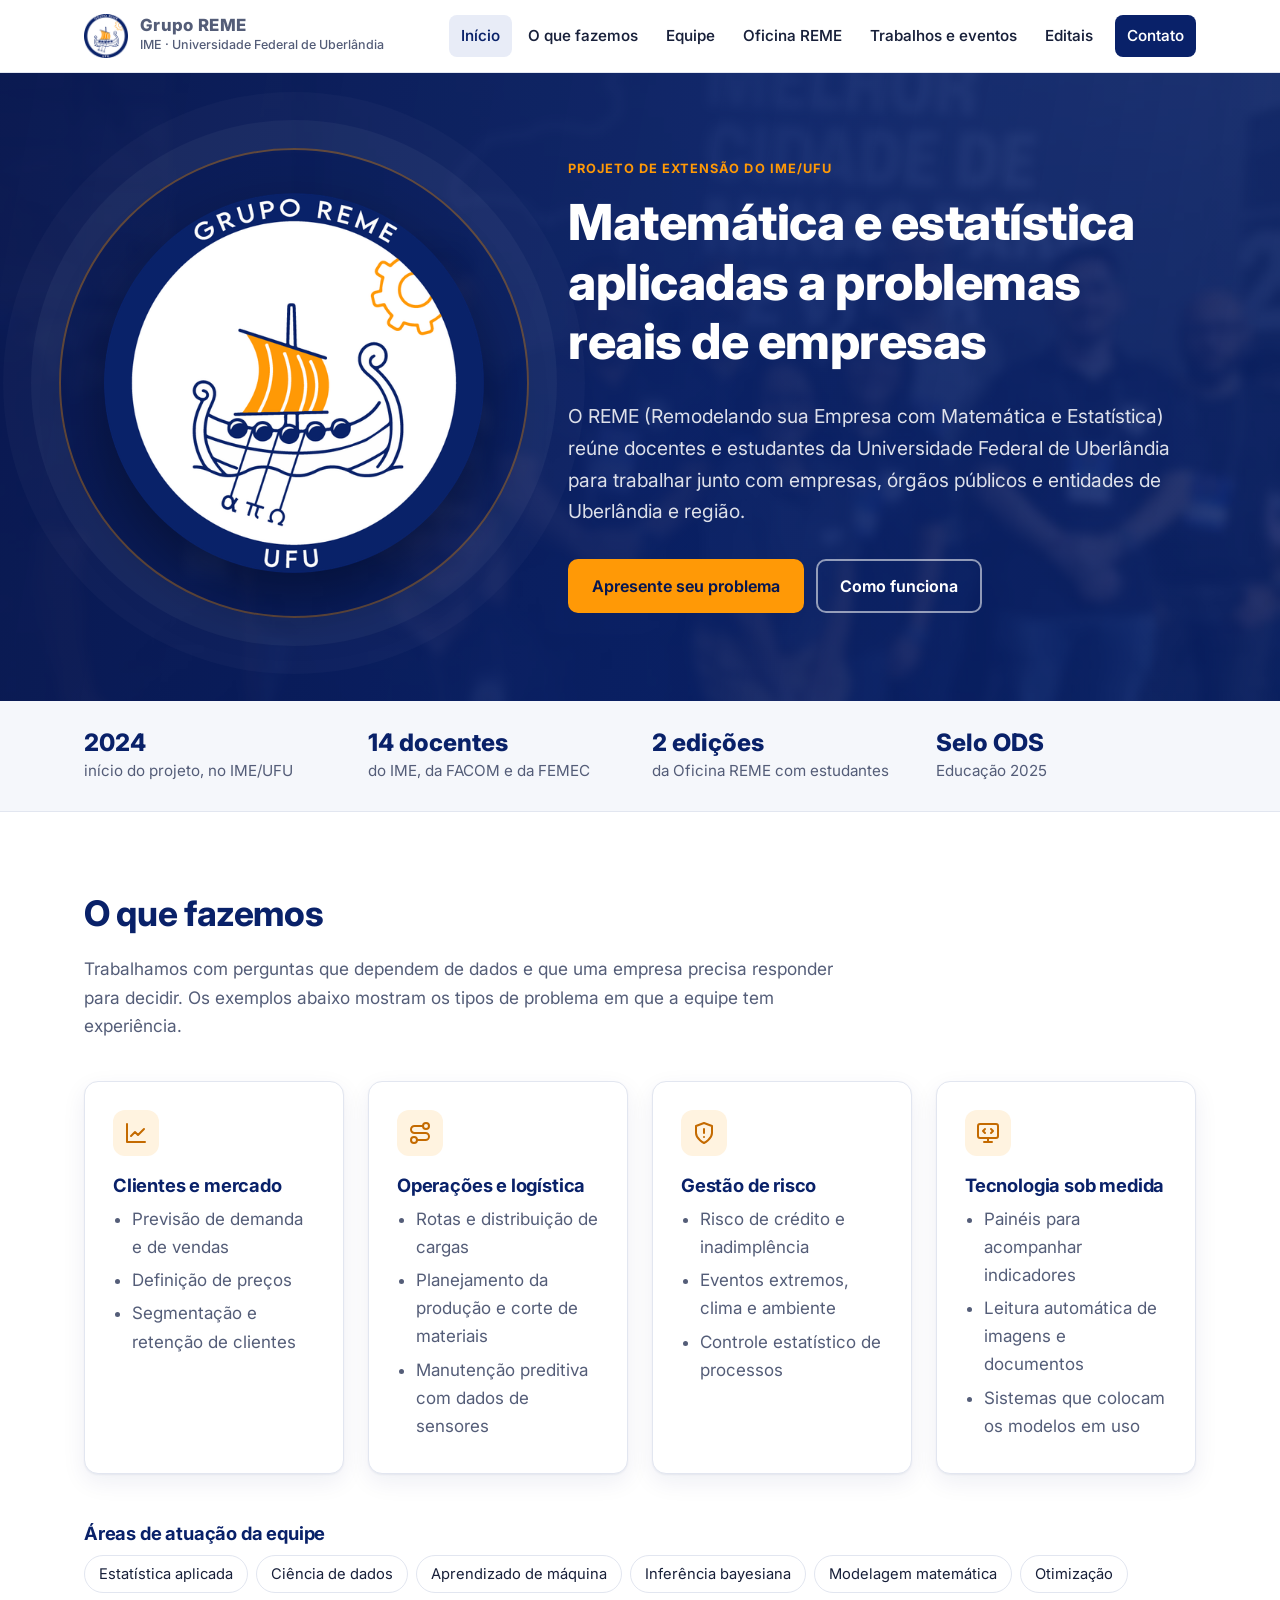
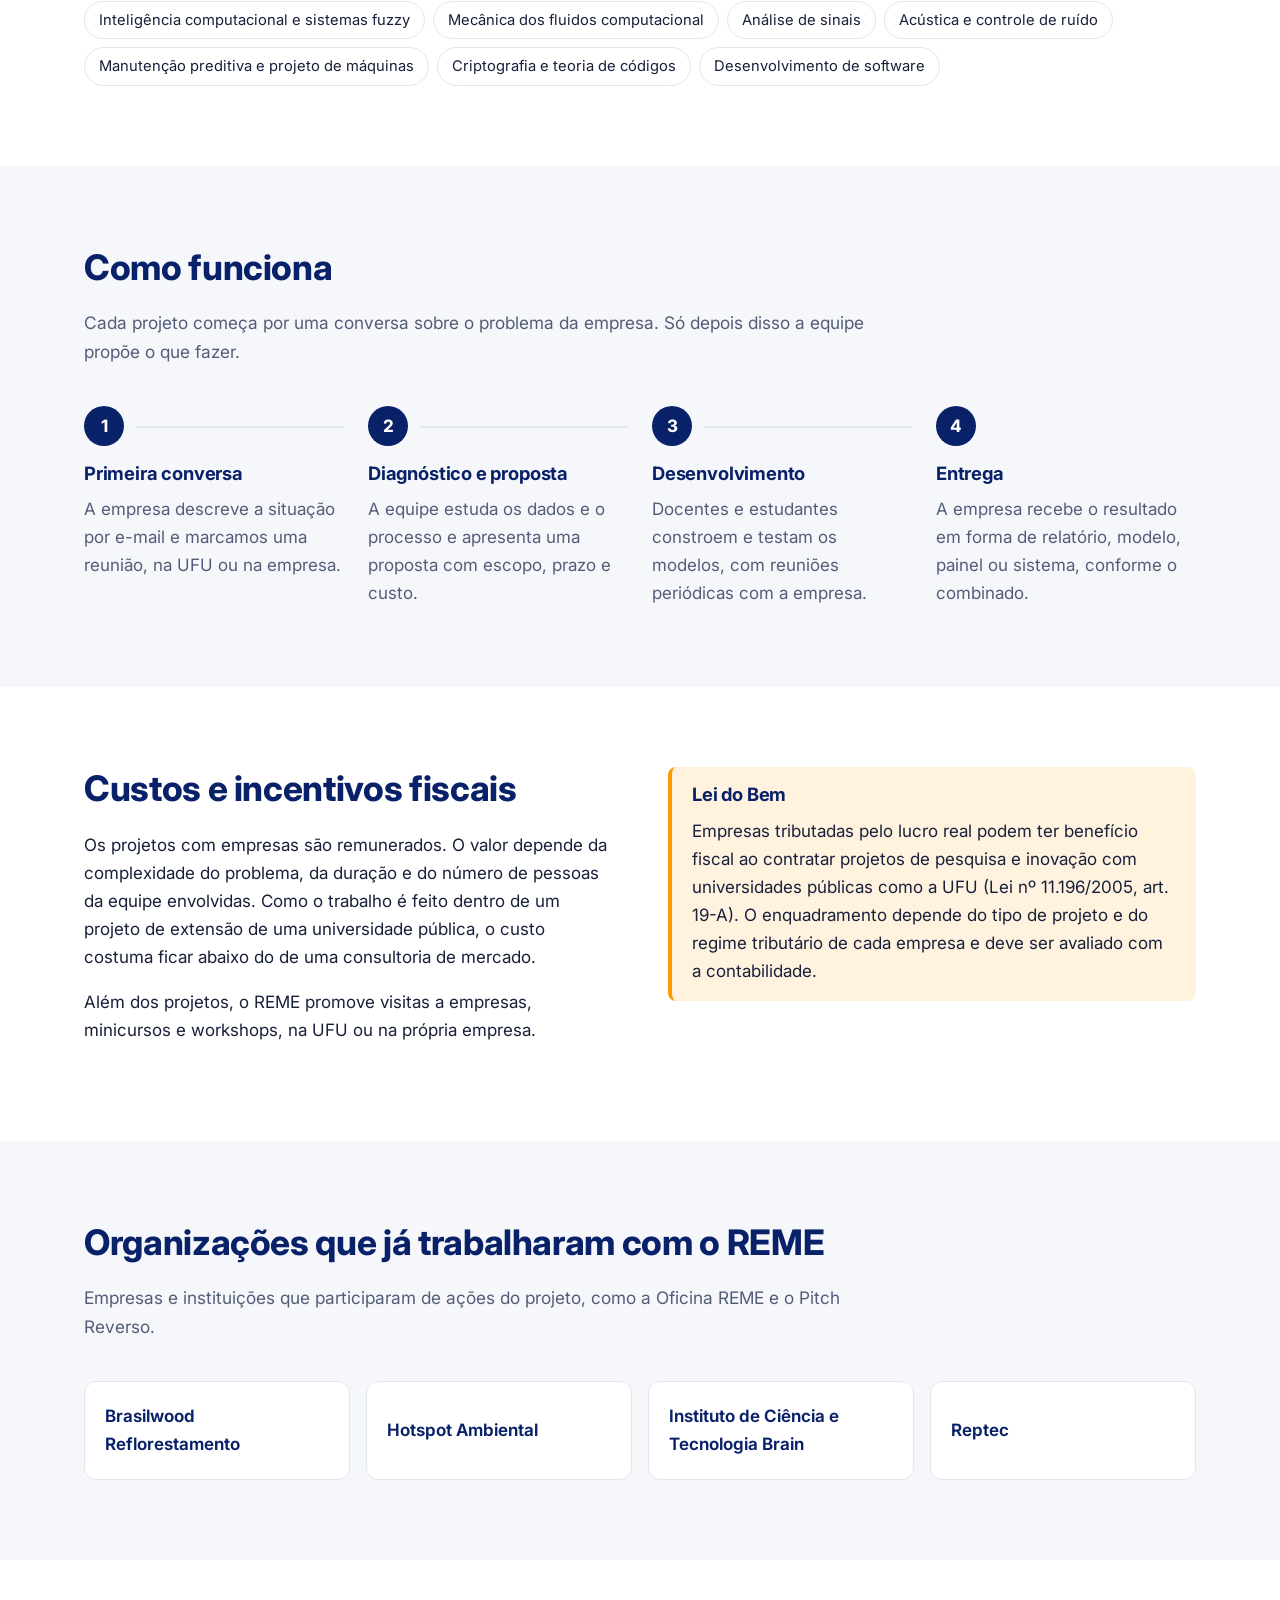
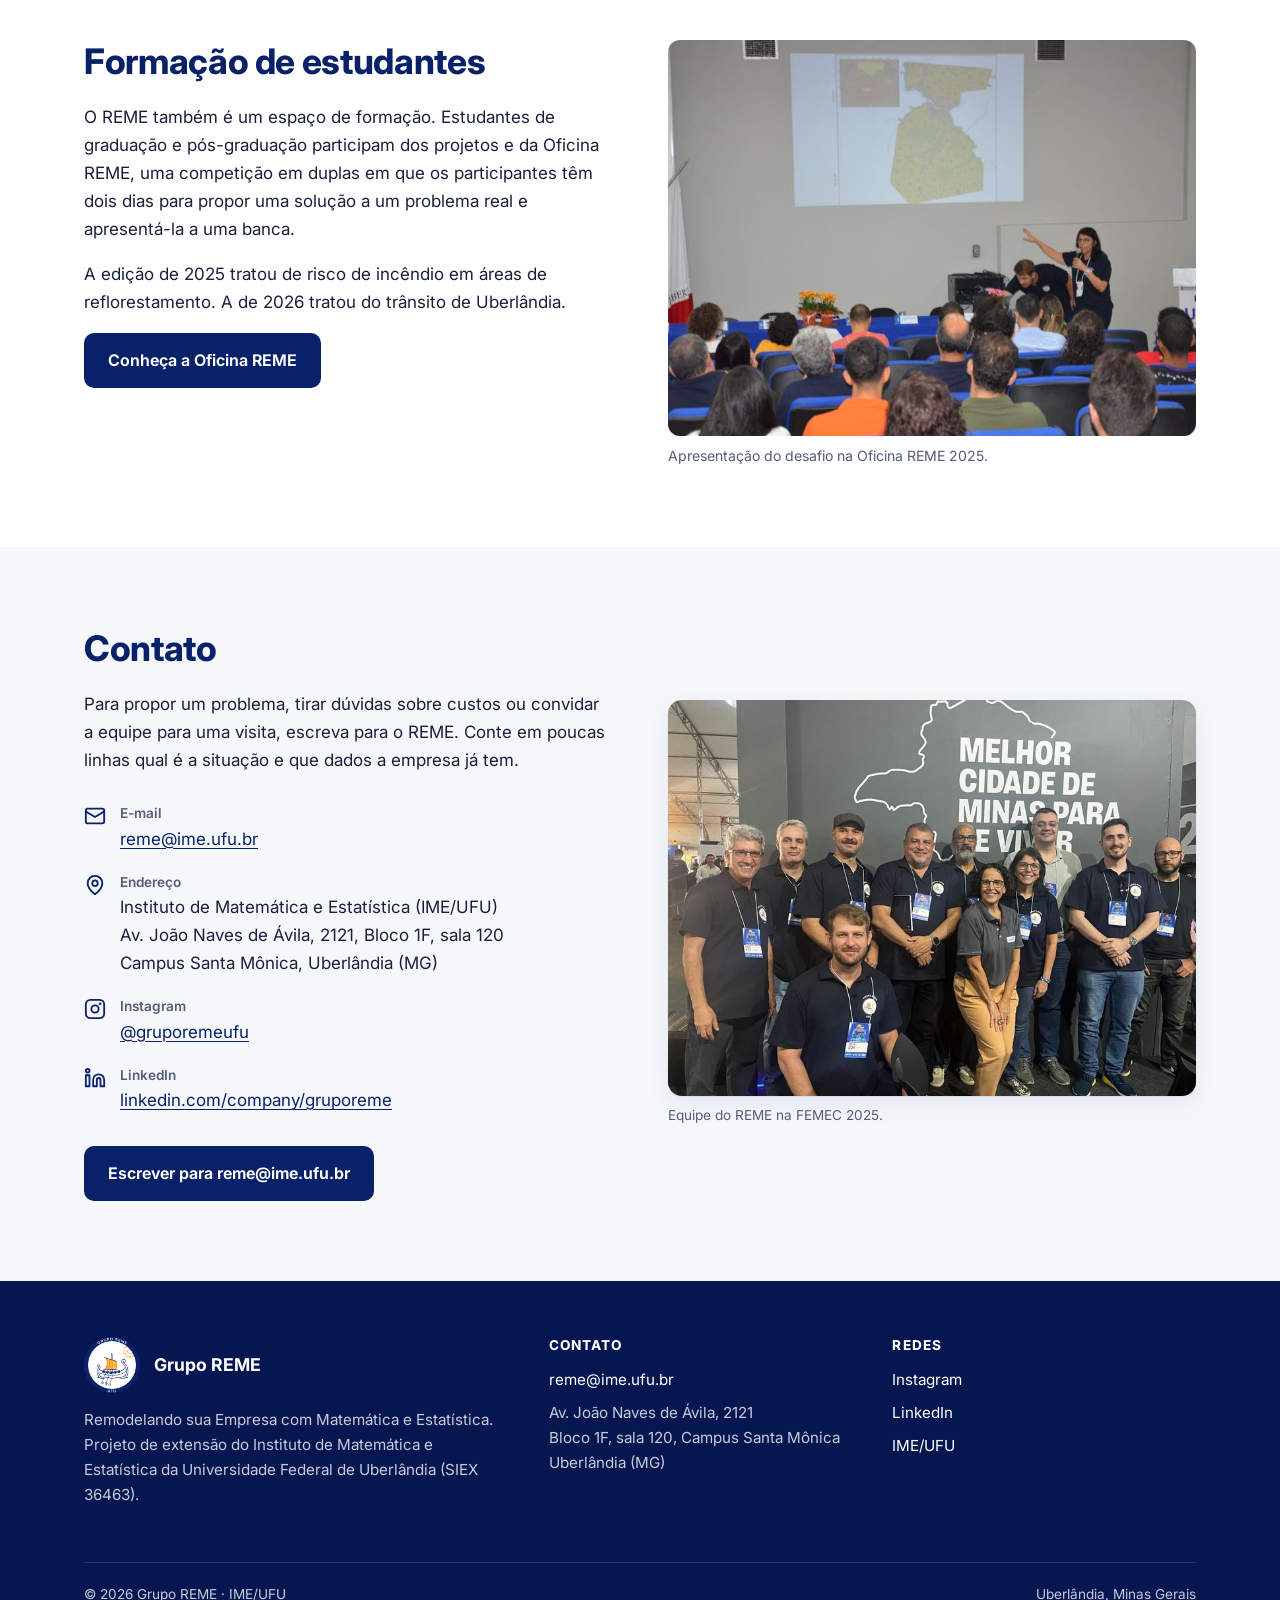
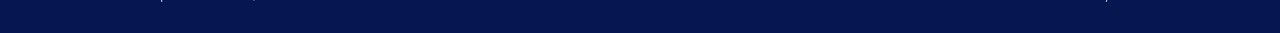
==== index.html @ 3a519b06 "Atualiza o registro do REME no SIEX para 36463 (2026) Co-Authored-By: Claude Opus 5.5 <noreply@anthr" ====
<!doctype html>
<html lang="pt-BR">
<head>
<meta charset="utf-8">
<meta name="viewport" content="width=device-width, initial-scale=1">

<title>Grupo REME · IME/UFU</title>
<meta name="description" content="Projeto de extensão do IME/UFU que aplica matemática e estatística a problemas de empresas, órgãos públicos e entidades de Uberlândia e região.">
<link rel="canonical" href="https://remeufu.github.io/">
<meta property="og:type" content="website">
<meta property="og:locale" content="pt_BR">
<meta property="og:site_name" content="Grupo REME">
<meta property="og:title" content="Grupo REME · IME/UFU">
<meta property="og:description" content="Projeto de extensão do IME/UFU que aplica matemática e estatística a problemas de empresas, órgãos públicos e entidades de Uberlândia e região.">
<meta property="og:url" content="https://remeufu.github.io/">
<meta property="og:image" content="https://remeufu.github.io/assets/img/og-image.jpg">
<meta property="og:image:width" content="1200">
<meta property="og:image:height" content="630">
<meta property="og:image:alt" content="Equipe do Grupo REME em um evento de inovação em Uberlândia">
<meta name="twitter:card" content="summary_large_image">
<meta name="theme-color" content="#092169">
<link rel="icon" href="favicon.ico" sizes="48x48">
<link rel="icon" type="image/png" href="assets/img/favicon-64.png">
<link rel="apple-touch-icon" href="assets/img/apple-touch-icon.png">
<link rel="preconnect" href="https://fonts.googleapis.com">
<link rel="preconnect" href="https://fonts.gstatic.com" crossorigin>
<link href="https://fonts.googleapis.com/css2?family=Inter:wght@400..800&display=swap" rel="stylesheet">
<link rel="stylesheet" href="assets/css/site.css">
<script type="application/ld+json">
{
  "@context": "https://schema.org",
  "@type": "Organization",
  "name": "Grupo REME",
  "alternateName": "Remodelando sua Empresa com Matemática e Estatística",
  "description": "Projeto de extensão do Instituto de Matemática e Estatística da Universidade Federal de Uberlândia que aplica matemática e estatística a problemas de empresas e instituições.",
  "url": "https://remeufu.github.io/",
  "logo": "https://remeufu.github.io/assets/img/logo-reme.png",
  "email": "reme@ime.ufu.br",
  "foundingDate": "2024",
  "address": {
    "@type": "PostalAddress",
    "streetAddress": "Av. João Naves de Ávila, 2121, Bloco 1F, sala 120",
    "addressLocality": "Uberlândia",
    "addressRegion": "MG",
    "postalCode": "38400-902",
    "addressCountry": "BR"
  },
  "parentOrganization": {
    "@type": "CollegeOrUniversity",
    "name": "Universidade Federal de Uberlândia",
    "url": "https://ufu.br"
  },
  "sameAs": [
    "https://www.instagram.com/gruporemeufu",
    "https://www.linkedin.com/company/gruporeme"
  ]
}
</script>
</head>
<body>
<a class="skip-link" href="#conteudo">Pular para o conteúdo</a>
<header class="site-header">
  <div class="container">
    <a class="brand" href="index.html">
      <img src="assets/img/logo-reme-96.png" alt="" width="96" height="96">
      <span><strong>Grupo REME</strong><span>IME · Universidade Federal de Uberlândia</span></span>
    </a>
    <button class="nav-toggle" type="button" aria-expanded="false" aria-controls="nav" aria-label="Abrir menu">
      <svg viewBox="0 0 24 24" fill="none" stroke="currentColor" stroke-width="2" stroke-linecap="round" aria-hidden="true"><path d="M4 6h16M4 12h16M4 18h16"/></svg>
    </button>
    <nav class="nav" id="nav" aria-label="Principal">
      <ul>
        <li><a href="index.html" aria-current="page">Início</a></li>
        <li><a href="index.html#servicos">O que fazemos</a></li>
        <li><a href="quemsomos.html">Equipe</a></li>
        <li><a href="oficinas.html">Oficina REME</a></li>
        <li><a href="projetos.html">Trabalhos e eventos</a></li>
        <li><a href="editais.html">Editais</a></li>
        <li><a class="nav-cta" href="index.html#contato">Contato</a></li>
      </ul>
    </nav>
  </div>
</header>
<main id="conteudo">
<section class="hero">
  <div class="container">
    <div class="hero-logo">
      <img src="assets/img/logo-reme.png" srcset="assets/img/logo-reme.png 512w, assets/img/logo-reme-729.png 729w" sizes="(max-width: 860px) 200px, 380px" alt="Logomarca do Grupo REME: um barco viking com velas laranja e as letras alfa, pi e ômega nos remos" width="511" height="512" fetchpriority="high">
    </div>
    <div>
      <span class="eyebrow">Projeto de extensão do IME/UFU</span>
      <h1>Matemática e estatística aplicadas a problemas reais de empresas</h1>
      <p class="lead">O REME (Remodelando sua Empresa com Matemática e Estatística) reúne docentes e estudantes da Universidade Federal de Uberlândia para trabalhar junto com empresas, órgãos públicos e entidades de Uberlândia e região.</p>
      <div class="btn-row">
        <a class="btn btn-primary" href="#contato">Apresente seu problema</a>
        <a class="btn btn-ghost" href="#como-funciona">Como funciona</a>
      </div>
    </div>
  </div>
</section>

<section class="facts" aria-label="O REME em números">
  <div class="container">
    <ul>
      <li><strong>2024</strong><span>início do projeto, no IME/UFU</span></li>
      <li><strong>14 docentes</strong><span>do IME, da FACOM e da FEMEC</span></li>
      <li><strong>2 edições</strong><span>da Oficina REME com estudantes</span></li>
      <li><strong>Selo ODS</strong><span>Educação 2025</span></li>
    </ul>
  </div>
</section>

<section class="section" id="servicos">
  <div class="container">
    <div class="section-head">
      <h2>O que fazemos</h2>
      <p>Trabalhamos com perguntas que dependem de dados e que uma empresa precisa responder para decidir. Os exemplos abaixo mostram os tipos de problema em que a equipe tem experiência.</p>
    </div>
    <div class="grid grid-4">
      <article class="card">
        <div class="icon"><svg viewBox="0 0 24 24" fill="none" stroke="currentColor" stroke-width="2" stroke-linecap="round" stroke-linejoin="round" aria-hidden="true"><path d="M3 3v18h18"/><path d="m7 15 4-4 3 3 6-6"/></svg></div>
        <h3>Clientes e mercado</h3>
        <ul>
          <li>Previsão de demanda e de vendas</li>
          <li>Definição de preços</li>
          <li>Segmentação e retenção de clientes</li>
        </ul>
      </article>
      <article class="card">
        <div class="icon"><svg viewBox="0 0 24 24" fill="none" stroke="currentColor" stroke-width="2" stroke-linecap="round" stroke-linejoin="round" aria-hidden="true"><circle cx="6" cy="19" r="3"/><circle cx="18" cy="5" r="3"/><path d="M9 19h8.5a3.5 3.5 0 0 0 0-7h-11a3.5 3.5 0 0 1 0-7H15"/></svg></div>
        <h3>Operações e logística</h3>
        <ul>
          <li>Rotas e distribuição de cargas</li>
          <li>Planejamento da produção e corte de materiais</li>
          <li>Manutenção preditiva com dados de sensores</li>
        </ul>
      </article>
      <article class="card">
        <div class="icon"><svg viewBox="0 0 24 24" fill="none" stroke="currentColor" stroke-width="2" stroke-linecap="round" stroke-linejoin="round" aria-hidden="true"><path d="M12 22s8-4 8-10V5l-8-3-8 3v7c0 6 8 10 8 10Z"/><path d="M12 8v4"/><path d="M12 16h.01"/></svg></div>
        <h3>Gestão de risco</h3>
        <ul>
          <li>Risco de crédito e inadimplência</li>
          <li>Eventos extremos, clima e ambiente</li>
          <li>Controle estatístico de processos</li>
        </ul>
      </article>
      <article class="card">
        <div class="icon"><svg viewBox="0 0 24 24" fill="none" stroke="currentColor" stroke-width="2" stroke-linecap="round" stroke-linejoin="round" aria-hidden="true"><rect x="2" y="3" width="20" height="14" rx="2"/><path d="M8 21h8M12 17v4"/><path d="m9 8-2 2 2 2M15 8l2 2-2 2"/></svg></div>
        <h3>Tecnologia sob medida</h3>
        <ul>
          <li>Painéis para acompanhar indicadores</li>
          <li>Leitura automática de imagens e documentos</li>
          <li>Sistemas que colocam os modelos em uso</li>
        </ul>
      </article>
    </div>

    <h3 style="margin-top:48px">Áreas de atuação da equipe</h3>
    <ul class="tags">
      <li>Estatística aplicada</li>
      <li>Ciência de dados</li>
      <li>Aprendizado de máquina</li>
      <li>Inferência bayesiana</li>
      <li>Modelagem matemática</li>
      <li>Otimização</li>
      <li>Inteligência computacional e sistemas fuzzy</li>
      <li>Mecânica dos fluidos computacional</li>
      <li>Análise de sinais</li>
      <li>Acústica e controle de ruído</li>
      <li>Manutenção preditiva e projeto de máquinas</li>
      <li>Criptografia e teoria de códigos</li>
      <li>Desenvolvimento de software</li>
    </ul>
  </div>
</section>

<section class="section alt" id="como-funciona">
  <div class="container">
    <div class="section-head">
      <h2>Como funciona</h2>
      <p>Cada projeto começa por uma conversa sobre o problema da empresa. Só depois disso a equipe propõe o que fazer.</p>
    </div>
    <ol class="steps">
      <li>
        <h3>Primeira conversa</h3>
        <p>A empresa descreve a situação por e-mail e marcamos uma reunião, na UFU ou na empresa.</p>
      </li>
      <li>
        <h3>Diagnóstico e proposta</h3>
        <p>A equipe estuda os dados e o processo e apresenta uma proposta com escopo, prazo e custo.</p>
      </li>
      <li>
        <h3>Desenvolvimento</h3>
        <p>Docentes e estudantes constroem e testam os modelos, com reuniões periódicas com a empresa.</p>
      </li>
      <li>
        <h3>Entrega</h3>
        <p>A empresa recebe o resultado em forma de relatório, modelo, painel ou sistema, conforme o combinado.</p>
      </li>
    </ol>
  </div>
</section>

<section class="section" id="custos">
  <div class="container split">
    <div>
      <h2>Custos e incentivos fiscais</h2>
      <p>Os projetos com empresas são remunerados. O valor depende da complexidade do problema, da duração e do número de pessoas da equipe envolvidas. Como o trabalho é feito dentro de um projeto de extensão de uma universidade pública, o custo costuma ficar abaixo do de uma consultoria de mercado.</p>
      <p>Além dos projetos, o REME promove visitas a empresas, minicursos e workshops, na UFU ou na própria empresa.</p>
    </div>
    <div class="note">
      <h3>Lei do Bem</h3>
      <p>Empresas tributadas pelo lucro real podem ter benefício fiscal ao contratar projetos de pesquisa e inovação com universidades públicas como a UFU (Lei nº 11.196/2005, art. 19-A). O enquadramento depende do tipo de projeto e do regime tributário de cada empresa e deve ser avaliado com a contabilidade.</p>
    </div>
  </div>
</section>

<section class="section alt" id="parceiros">
  <div class="container">
    <div class="section-head">
      <h2>Organizações que já trabalharam com o REME</h2>
      <p>Empresas e instituições que participaram de ações do projeto, como a Oficina REME e o Pitch Reverso.</p>
    </div>
    <ul class="partners">
      <li>Brasilwood Reflorestamento</li>
      <li>Hotspot Ambiental</li>
      <li>Instituto de Ciência e Tecnologia Brain</li>
      <li>Reptec</li>
    </ul>
  </div>
</section>

<section class="section" id="estudantes">
  <div class="container split">
    <div>
      <h2>Formação de estudantes</h2>
      <p>O REME também é um espaço de formação. Estudantes de graduação e pós-graduação participam dos projetos e da Oficina REME, uma competição em duplas em que os participantes têm dois dias para propor uma solução a um problema real e apresentá-la a uma banca.</p>
      <p>A edição de 2025 tratou de risco de incêndio em áreas de reflorestamento. A de 2026 tratou do trânsito de Uberlândia.</p>
      <a class="btn btn-navy" href="oficinas.html">Conheça a Oficina REME</a>
    </div>
    <div class="gallery" style="grid-template-columns:1fr">
      <figure>
        <img src="assets/img/oficina-2025/dsc_5383-800.jpg" srcset="assets/img/oficina-2025/dsc_5383-800.jpg 800w, assets/img/oficina-2025/dsc_5383.jpg 1600w" sizes="(max-width: 860px) 100vw, 540px" alt="Estudante apresenta mapa de regiões com maior risco de incêndio durante a Oficina REME 2025" loading="lazy" width="800" height="530" style="border-radius:12px">
        <figcaption>Apresentação do desafio na Oficina REME 2025.</figcaption>
      </figure>
    </div>
  </div>
</section>

<section class="section alt" id="contato">
  <div class="container split contact">
    <div>
      <h2>Contato</h2>
      <p>Para propor um problema, tirar dúvidas sobre custos ou convidar a equipe para uma visita, escreva para o REME. Conte em poucas linhas qual é a situação e que dados a empresa já tem.</p>
      <ul class="contact-list">
        <li><svg viewBox="0 0 24 24" fill="none" stroke="currentColor" stroke-width="2" stroke-linecap="round" stroke-linejoin="round" aria-hidden="true"><rect x="2" y="4" width="20" height="16" rx="2"/><path d="m22 7-10 6L2 7"/></svg><div><strong>E-mail</strong><a href="mailto:reme@ime.ufu.br">reme@ime.ufu.br</a></div></li>
        <li><svg viewBox="0 0 24 24" fill="none" stroke="currentColor" stroke-width="2" stroke-linecap="round" stroke-linejoin="round" aria-hidden="true"><path d="M20 10c0 6-8 12-8 12s-8-6-8-12a8 8 0 0 1 16 0Z"/><circle cx="12" cy="10" r="3"/></svg><div><strong>Endereço</strong>Instituto de Matemática e Estatística (IME/UFU)<br>Av. João Naves de Ávila, 2121, Bloco 1F, sala 120<br>Campus Santa Mônica, Uberlândia (MG)</div></li>
        <li><svg viewBox="0 0 24 24" fill="none" stroke="currentColor" stroke-width="2" stroke-linecap="round" stroke-linejoin="round" aria-hidden="true"><rect x="2" y="2" width="20" height="20" rx="5"/><circle cx="12" cy="12" r="4"/><circle cx="17.5" cy="6.5" r=".5" fill="currentColor"/></svg><div><strong>Instagram</strong><a href="https://www.instagram.com/gruporemeufu">@gruporemeufu</a></div></li>
        <li><svg viewBox="0 0 24 24" fill="none" stroke="currentColor" stroke-width="2" stroke-linecap="round" stroke-linejoin="round" aria-hidden="true"><path d="M16 8a6 6 0 0 1 6 6v7h-4v-7a2 2 0 0 0-4 0v7h-4v-7a6 6 0 0 1 6-6Z"/><rect x="2" y="9" width="4" height="12"/><circle cx="4" cy="4" r="2"/></svg><div><strong>LinkedIn</strong><a href="https://www.linkedin.com/company/gruporeme">linkedin.com/company/gruporeme</a></div></li>
      </ul>
      <a class="btn btn-navy" href="mailto:reme@ime.ufu.br?subject=Contato%20pelo%20site%20do%20REME">Escrever para reme@ime.ufu.br</a>
    </div>
      <figure class="contact-photo">
        <img src="assets/img/hero-equipe-800.jpg" srcset="assets/img/hero-equipe-800.jpg 800w, assets/img/hero-equipe.jpg 1280w" sizes="(max-width: 860px) 100vw, 540px" alt="Integrantes do Grupo REME com camisetas do projeto em um evento empresarial" loading="lazy" width="800" height="600">
        <figcaption>Equipe do REME na FEMEC 2025.</figcaption>
      </figure>
  </div>
</section>
</main>
<footer class="site-footer">
  <div class="container">
    <div class="footer-grid">
      <div>
        <div class="footer-brand">
          <img src="assets/img/logo-reme-192.png" alt="" width="192" height="192">
          <strong>Grupo REME</strong>
        </div>
        <p>Remodelando sua Empresa com Matemática e Estatística. Projeto de extensão do Instituto de Matemática e Estatística da Universidade Federal de Uberlândia (SIEX 36463).</p>
      </div>
      <div>
        <h2>Contato</h2>
        <ul>
          <li><a href="mailto:reme@ime.ufu.br">reme@ime.ufu.br</a></li>
          <li>Av. João Naves de Ávila, 2121<br>Bloco 1F, sala 120, Campus Santa Mônica<br>Uberlândia (MG)</li>
        </ul>
      </div>
      <div>
        <h2>Redes</h2>
        <ul>
          <li><a href="https://www.instagram.com/gruporemeufu">Instagram</a></li>
          <li><a href="https://www.linkedin.com/company/gruporeme">LinkedIn</a></li>
          <li><a href="https://ime.ufu.br">IME/UFU</a></li>
        </ul>
      </div>
    </div>
    <div class="footer-bottom">
      <span>© <span data-year>2026</span> Grupo REME · IME/UFU</span>
      <span>Uberlândia, Minas Gerais</span>
    </div>
  </div>
</footer>
<script src="assets/js/site.js" defer></script>
</body>
</html>
---- assets/css/site.css ----
/* Grupo REME · IME/UFU
   Cores do logo: azul #092169 e laranja #FF9906 */

:root {
  --navy: #092169;
  --navy-deep: #061650;
  --navy-soft: #e8ecf7;
  --orange: #ff9906;
  --orange-soft: #fff3e0;
  --ink: #18203a;
  --muted: #545d78;
  --line: #e2e6f0;
  --bg: #ffffff;
  --bg-soft: #f5f7fb;
  --radius: 14px;
  --shadow: 0 1px 2px rgba(9, 33, 105, .06), 0 8px 24px rgba(9, 33, 105, .07);
  --max: 1160px;
  --font: "Inter", system-ui, -apple-system, "Segoe UI", Roboto, sans-serif;
}

*, *::before, *::after { box-sizing: border-box; }
html { scroll-behavior: smooth; scroll-padding-top: 84px; }
body {
  margin: 0;
  font-family: var(--font);
  font-size: 1.0625rem;
  line-height: 1.65;
  color: var(--ink);
  background: var(--bg);
  -webkit-font-smoothing: antialiased;
}
@media (max-width: 560px) { body { font-size: 1rem; } }
img { max-width: 100%; height: auto; display: block; }
a { color: var(--navy); text-underline-offset: 3px; }
a:hover { color: var(--navy-deep); }
h1, h2, h3 { line-height: 1.2; color: var(--navy); margin: 0 0 .6em; letter-spacing: -.01em; }
h1 { font-size: clamp(2rem, 4.2vw, 3.1rem); font-weight: 800; }
h2 { font-size: clamp(1.6rem, 3vw, 2.2rem); font-weight: 750; }
h3 { font-size: 1.15rem; font-weight: 700; }
p { margin: 0 0 1em; }
:focus-visible { outline: 3px solid var(--orange); outline-offset: 2px; border-radius: 4px; }

.container { width: 100%; max-width: var(--max); margin: 0 auto; padding: 0 24px; }
.skip-link { position: absolute; left: -999px; top: 8px; background: var(--navy); color: #fff; padding: 8px 14px; border-radius: 8px; z-index: 100; }
.skip-link:focus { left: 8px; }

/* Cabeçalho */
.site-header {
  position: sticky; top: 0; z-index: 50;
  background: rgba(255, 255, 255, .94);
  backdrop-filter: saturate(1.4) blur(8px);
  border-bottom: 1px solid var(--line);
}
.site-header .container { display: flex; align-items: center; justify-content: space-between; height: 72px; gap: 16px; }
.brand { display: flex; align-items: center; gap: 12px; text-decoration: none; color: var(--navy); }
.brand img { width: 44px; height: 44px; }
.brand strong { display: block; font-size: 1.05rem; font-weight: 800; letter-spacing: .02em; line-height: 1.1; }
.brand span { display: block; font-size: .78rem; color: var(--muted); font-weight: 500; }
@media (max-width: 480px) { .brand > span > span { display: none; } }
.nav ul { list-style: none; display: flex; gap: 4px; margin: 0; padding: 0; align-items: center; }
.nav a {
  display: block; padding: 8px 12px; border-radius: 8px;
  text-decoration: none; color: var(--ink); font-size: .95rem; font-weight: 550; white-space: nowrap;
}
.nav a:hover { background: var(--navy-soft); color: var(--navy); }
.nav a[aria-current="page"] { color: var(--navy); background: var(--navy-soft); }
.nav .nav-cta { background: var(--navy); color: #fff; margin-left: 6px; }
.nav .nav-cta:hover { background: var(--navy-deep); color: #fff; }
.nav-toggle {
  display: none; border: 1px solid var(--line); background: #fff; border-radius: 10px;
  width: 44px; height: 44px; cursor: pointer; color: var(--navy);
}
.nav-toggle svg { width: 22px; height: 22px; margin: auto; }

@media (max-width: 1100px) {
  .nav-toggle { display: grid; place-items: center; }
  .nav { position: absolute; left: 0; right: 0; top: 72px; background: #fff; border-bottom: 1px solid var(--line); display: none; }
  .nav.open { display: block; }
  .nav ul { flex-direction: column; align-items: stretch; padding: 8px 16px 16px; gap: 2px; }
  .nav a { padding: 12px; }
  .nav .nav-cta { margin: 8px 0 0; text-align: center; }
}

/* Botões */
.btn {
  display: inline-flex; align-items: center; gap: 8px;
  padding: 12px 22px; border-radius: 10px; font-weight: 650; font-size: 1rem;
  text-decoration: none; border: 2px solid transparent; transition: background .15s, color .15s, border-color .15s;
}
.btn-primary { background: var(--orange); color: var(--navy-deep); }
.btn-primary:hover { background: #ffad3a; color: var(--navy-deep); }
.btn-ghost { border-color: rgba(255, 255, 255, .55); color: #fff; }
.btn-ghost:hover { background: rgba(255, 255, 255, .1); color: #fff; border-color: #fff; }
.btn-navy { background: var(--navy); color: #fff; }
.btn-navy:hover { background: var(--navy-deep); color: #fff; }
.btn-row { display: flex; flex-wrap: wrap; gap: 12px; }

/* Topo da página inicial: logomarca grande ao lado do texto, sobre a foto da equipe escurecida */
.hero {
  color: #fff; position: relative; overflow: hidden;
  background:
    linear-gradient(100deg, rgba(6, 22, 80, .97) 0%, rgba(9, 33, 105, .93) 55%, rgba(9, 33, 105, .86) 100%),
    url("../img/hero-fundo.jpg") center 35% / cover no-repeat,
    var(--navy);
}
.hero .container { display: grid; grid-template-columns: minmax(0, 420px) 1fr; gap: 64px; align-items: center; padding-top: 80px; padding-bottom: 88px; position: relative; z-index: 1; }
.hero h1 { color: #fff; }
.hero p.lead { font-size: 1.2rem; color: rgba(255, 255, 255, .86); max-width: 34em; margin-bottom: 1.6em; }
.eyebrow {
  display: inline-block; font-size: .8rem; font-weight: 700; letter-spacing: .08em; text-transform: uppercase;
  color: var(--orange); margin-bottom: 14px;
}
.hero-logo { position: relative; display: grid; place-items: center; }
.hero-logo::before {
  content: ""; position: absolute; width: 112%; aspect-ratio: 1; border-radius: 50%;
  border: 2px solid rgba(255, 153, 6, .35);
  box-shadow: 0 0 0 28px rgba(255, 255, 255, .04), 0 0 0 56px rgba(255, 255, 255, .025);
}
.hero-logo img {
  position: relative; width: 100%; max-width: 380px; border-radius: 50%;
  box-shadow: 0 24px 60px rgba(0, 0, 0, .35);
}

@media (max-width: 1200px) {
  .hero .container { grid-template-columns: minmax(0, 340px) 1fr; gap: 56px; }
}

@media (max-width: 860px) {
  .hero .container { grid-template-columns: 1fr; gap: 36px; padding-top: 48px; padding-bottom: 56px; text-align: center; }
  .hero-logo img { max-width: 200px; }
  .hero-logo::before { width: 230px; box-shadow: 0 0 0 18px rgba(255, 255, 255, .04); }
  .hero p.lead { margin-left: auto; margin-right: auto; }
  .hero .btn-row { justify-content: center; }
}

.split.contact { align-items: center; }
.contact .contact-list { margin: 28px 0 32px; }
.contact-photo { margin: 0; }
.contact-photo img { border-radius: var(--radius); box-shadow: var(--shadow); aspect-ratio: 4 / 3; object-fit: cover; width: 100%; }
.contact-photo figcaption { font-size: .85rem; color: var(--muted); margin-top: 8px; }

/* Cabeçalho das páginas internas */
.page-head { background: var(--navy); color: #fff; padding: 56px 0 48px; }
.page-head h1 { color: #fff; margin-bottom: .3em; }
.page-head p { color: rgba(255, 255, 255, .85); max-width: 46em; font-size: 1.12rem; margin: 0; }

/* Números */
.facts { background: var(--bg-soft); border-bottom: 1px solid var(--line); }
.facts ul { list-style: none; margin: 0; padding: 28px 0; display: grid; grid-template-columns: repeat(4, 1fr); gap: 24px; }
.facts li { display: flex; flex-direction: column; }
.facts strong { font-size: 1.5rem; color: var(--navy); font-weight: 800; line-height: 1.2; }
.facts span { color: var(--muted); font-size: .95rem; }
@media (max-width: 760px) { .facts ul { grid-template-columns: 1fr 1fr; } }

/* Seções */
.section { padding: 80px 0; }
.section.alt { background: var(--bg-soft); }
.section-head { max-width: 46em; margin-bottom: 40px; }
.section-head p { color: var(--muted); font-size: 1.08rem; }
.section h2 + .subtle { color: var(--muted); }
@media (max-width: 640px) { .section { padding: 56px 0; } }

.grid { display: grid; gap: 24px; }
.grid-2 { grid-template-columns: repeat(2, 1fr); }
.grid-3 { grid-template-columns: repeat(3, 1fr); }
.grid-4 { grid-template-columns: repeat(4, 1fr); }
@media (max-width: 960px) { .grid-3, .grid-4 { grid-template-columns: repeat(2, 1fr); } }
@media (max-width: 640px) { .grid-2, .grid-3, .grid-4 { grid-template-columns: 1fr; } }

.card {
  background: #fff; border: 1px solid var(--line); border-radius: var(--radius);
  padding: 28px; box-shadow: var(--shadow);
}
.card h3 { margin-bottom: .5em; }
.card p:last-child, .card ul:last-child { margin-bottom: 0; }
.card ul { padding-left: 1.1em; margin: 0 0 1em; color: var(--muted); }
.card li { margin-bottom: .3em; }
.card .icon {
  width: 46px; height: 46px; border-radius: 12px; background: var(--orange-soft); color: #c46a00;
  display: grid; place-items: center; margin-bottom: 18px;
}
.card .icon svg { width: 24px; height: 24px; }

.tags { display: flex; flex-wrap: wrap; gap: 8px; list-style: none; padding: 0; margin: 0; }
.tags li { background: #fff; border: 1px solid var(--line); border-radius: 999px; padding: 6px 14px; font-size: .92rem; color: var(--ink); }

/* Etapas */
.steps { list-style: none; padding: 0; margin: 0; display: grid; grid-template-columns: repeat(4, 1fr); gap: 24px; counter-reset: step; }
.steps li { position: relative; padding-top: 56px; }
.steps li::before {
  counter-increment: step; content: counter(step);
  position: absolute; top: 0; left: 0; width: 40px; height: 40px; border-radius: 50%;
  background: var(--navy); color: #fff; font-weight: 750; display: grid; place-items: center;
}
.steps li::after { content: ""; position: absolute; top: 20px; left: 52px; right: 0; height: 2px; background: var(--line); }
.steps li:last-child::after { display: none; }
.steps p { color: var(--muted); margin: 0; }
@media (max-width: 860px) {
  .steps { grid-template-columns: 1fr; gap: 28px; }
  .steps li { padding: 0 0 0 60px; }
  .steps li::after { display: none; }
}

/* Texto em duas colunas */
.split { display: grid; grid-template-columns: 1fr 1fr; gap: 56px; align-items: start; }
@media (max-width: 860px) { .split { grid-template-columns: 1fr; gap: 32px; } }
.note { background: var(--orange-soft); border-left: 4px solid var(--orange); border-radius: 8px; padding: 16px 20px; color: var(--ink); }
.note p:last-child { margin: 0; }

/* Parceiros */
.partners { display: grid; grid-template-columns: repeat(4, 1fr); gap: 16px; list-style: none; padding: 0; margin: 0; }
.partners li {
  border: 1px solid var(--line); border-radius: 12px; padding: 20px; background: #fff;
  font-weight: 650; color: var(--navy); display: flex; align-items: center; min-height: 84px;
}
@media (max-width: 860px) { .partners { grid-template-columns: 1fr 1fr; } }

/* Faixa de chamada */
.cta-band { background: var(--navy); color: #fff; border-radius: 20px; padding: 48px; display: flex; gap: 32px; align-items: center; justify-content: space-between; flex-wrap: wrap; }
.cta-band h2 { color: #fff; margin-bottom: .3em; }
.cta-band p { color: rgba(255, 255, 255, .85); margin: 0; max-width: 36em; }
@media (max-width: 640px) { .cta-band { padding: 32px 24px; } }

/* Equipe */
.team { display: grid; grid-template-columns: repeat(auto-fill, minmax(250px, 1fr)); gap: 24px; }
.person { background: #fff; border: 1px solid var(--line); border-radius: var(--radius); overflow: hidden; box-shadow: var(--shadow); display: flex; flex-direction: column; }
.person img { aspect-ratio: 1; object-fit: cover; width: 100%; background: var(--navy-soft); }
.person .body { padding: 20px 22px 22px; display: flex; flex-direction: column; flex: 1; }
.person h3 { font-size: 1.08rem; margin-bottom: .25em; }
.person .role { color: #b35f00; font-size: .8rem; font-weight: 700; text-transform: uppercase; letter-spacing: .06em; margin-bottom: .4em; }
.person .area { color: var(--ink); margin-bottom: .5em; font-size: .98rem; }
.person .meta { color: var(--muted); font-size: .9rem; margin-bottom: 1em; }
.person .links { margin-top: auto; font-size: .92rem; font-weight: 600; }
@media (max-width: 560px) {
  .team { grid-template-columns: 1fr; gap: 14px; }
  .person { flex-direction: row; align-items: flex-start; }
  .person img { width: 96px; height: 96px; flex: none; margin: 18px 0 18px 18px; border-radius: 50%; }
  .person .body { padding: 16px 18px; }
  .person .area, .person .meta { margin-bottom: .4em; }
}

/* Galeria */
.gallery { display: grid; grid-template-columns: repeat(auto-fill, minmax(240px, 1fr)); gap: 16px; list-style: none; padding: 0; margin: 0; }
.gallery figure { margin: 0; }
.gallery button { all: unset; cursor: zoom-in; display: block; border-radius: 12px; overflow: hidden; }
.gallery button:focus-visible { outline: 3px solid var(--orange); outline-offset: 2px; }
.gallery img { aspect-ratio: 4 / 3; object-fit: cover; width: 100%; transition: transform .25s; }
.gallery button:hover img { transform: scale(1.03); }
.gallery figcaption { font-size: .88rem; color: var(--muted); margin-top: 8px; }

.lightbox { border: 0; padding: 0; background: transparent; max-width: min(1200px, 94vw); max-height: 94vh; }
.lightbox::backdrop { background: rgba(6, 22, 80, .88); }
.lightbox img { max-height: 82vh; width: auto; margin: 0 auto; border-radius: 10px; }
.lightbox p { color: #fff; text-align: center; margin: 12px 0 0; }
.lightbox button { position: fixed; width: 44px; height: 44px; border-radius: 50%; border: 0; background: #fff; color: var(--navy); font-size: 1.6rem; line-height: 1; cursor: pointer; }
.lightbox .lb-close { top: 16px; right: 16px; }
.lightbox .lb-prev, .lightbox .lb-next { top: 50%; transform: translateY(-50%); }
.lightbox .lb-prev { left: 16px; }
.lightbox .lb-next { right: 16px; }
.lightbox button[hidden] { display: none; }

/* Listas de documentos e edições */
.doc-list { list-style: none; padding: 0; margin: 0; display: grid; gap: 16px; }
.doc { display: flex; gap: 20px; align-items: flex-start; justify-content: space-between; flex-wrap: wrap; }
.doc .info { flex: 1 1 340px; }
.doc h3 { margin-bottom: .25em; }
.doc .meta { color: var(--muted); font-size: .95rem; margin: 0; }
.badge { display: inline-block; font-size: .75rem; font-weight: 700; padding: 3px 10px; border-radius: 999px; background: var(--navy-soft); color: var(--navy); margin-bottom: 8px; letter-spacing: .03em; }
.badge.closed { background: #eef0f4; color: var(--muted); }
.link-arrow { font-weight: 650; text-decoration: none; white-space: nowrap; }
.link-arrow::after { content: " →"; }

.edition { display: grid; grid-template-columns: 220px 1fr; gap: 40px; padding: 40px 0; border-top: 1px solid var(--line); }
.edition:first-of-type { border-top: 0; padding-top: 0; }
.edition .when { color: var(--muted); }
.edition .when strong { display: block; font-size: 2rem; color: var(--navy); line-height: 1.1; }
@media (max-width: 760px) { .edition { grid-template-columns: 1fr; gap: 12px; } }

.poster { display: grid; grid-template-columns: 180px 1fr; gap: 24px; align-items: start; }
.poster img { border-radius: 10px; aspect-ratio: 3 / 4; object-fit: cover; }
@media (max-width: 560px) { .poster { grid-template-columns: 1fr; } .poster img { max-width: 220px; } }

/* Contato */
.contact-list { list-style: none; padding: 0; margin: 0; display: grid; gap: 18px; }
.contact-list li { display: flex; gap: 14px; align-items: flex-start; }
.contact-list svg { width: 22px; height: 22px; flex: none; color: var(--navy); margin-top: 3px; }
.contact-list strong { display: block; font-size: .85rem; color: var(--muted); font-weight: 600; }

/* Rodapé */
.site-footer { background: var(--navy-deep); color: rgba(255, 255, 255, .78); padding: 56px 0 28px; font-size: .95rem; }
.site-footer a { color: #fff; text-decoration: none; }
.site-footer a:hover { text-decoration: underline; color: #fff; }
.footer-grid { display: grid; grid-template-columns: 1.4fr 1fr 1fr; gap: 40px; }
.footer-grid h2 { color: #fff; font-size: .85rem; text-transform: uppercase; letter-spacing: .08em; margin-bottom: 14px; }
.footer-grid ul { list-style: none; padding: 0; margin: 0; display: grid; gap: 8px; }
.footer-brand { display: flex; gap: 14px; align-items: center; margin-bottom: 14px; }
.footer-brand img { width: 56px; height: 56px; }
.footer-brand strong { color: #fff; font-size: 1.1rem; }
.footer-bottom { border-top: 1px solid rgba(255, 255, 255, .14); margin-top: 40px; padding-top: 20px; font-size: .85rem; display: flex; justify-content: space-between; gap: 16px; flex-wrap: wrap; }
@media (max-width: 760px) { .footer-grid { grid-template-columns: 1fr; gap: 28px; } }

.visually-hidden { position: absolute !important; width: 1px; height: 1px; overflow: hidden; clip: rect(0 0 0 0); white-space: nowrap; }

@media (prefers-reduced-motion: reduce) {
  html { scroll-behavior: auto; }
  * { transition: none !important; }
}

/* Separação entre docentes e discentes na página Equipe */
.team-group { margin-top: 64px; }
.team-group p { margin: 0; }

/* Eventos do ano na página Trabalhos e eventos */
.event { padding: 32px 0; }
.event p { max-width: 46em; }
.event .gallery { margin-top: 18px; grid-template-columns: repeat(auto-fill, minmax(200px, 1fr)); }
.event .when strong { font-size: 1.6rem; }
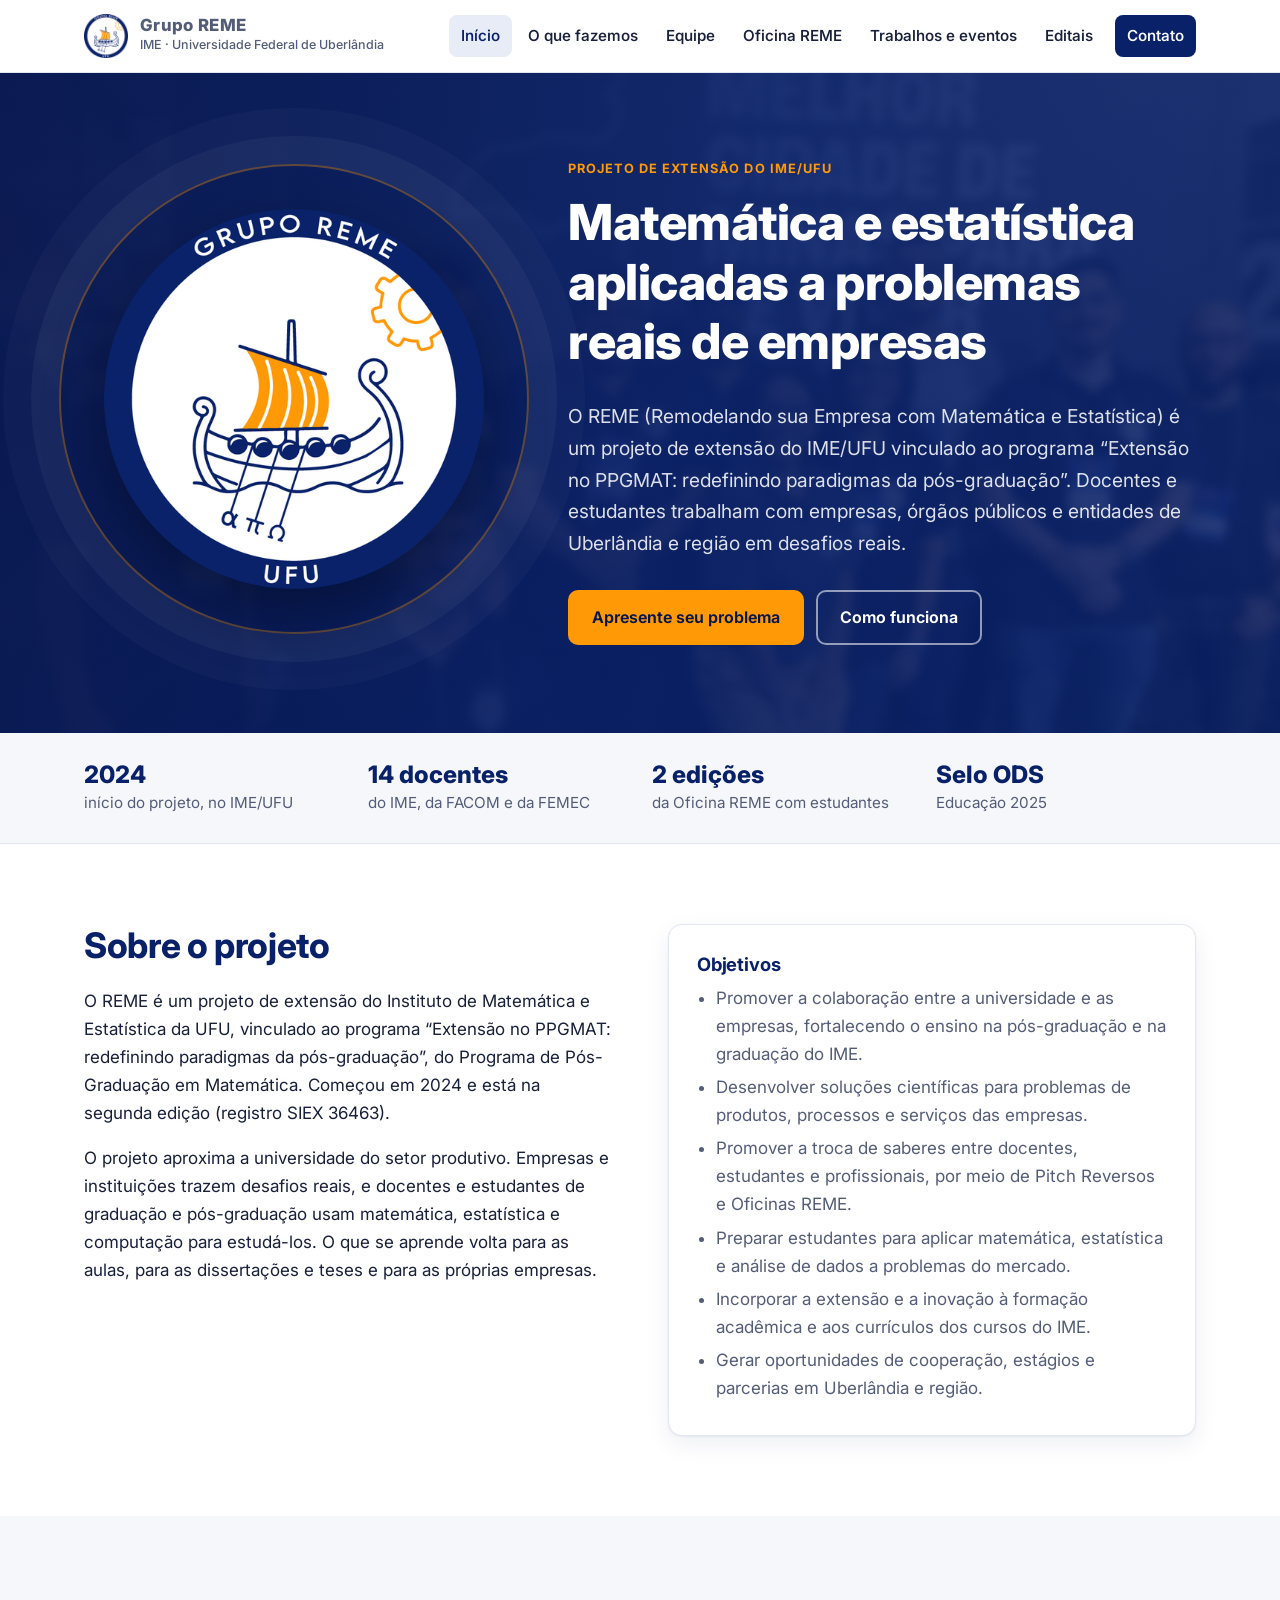
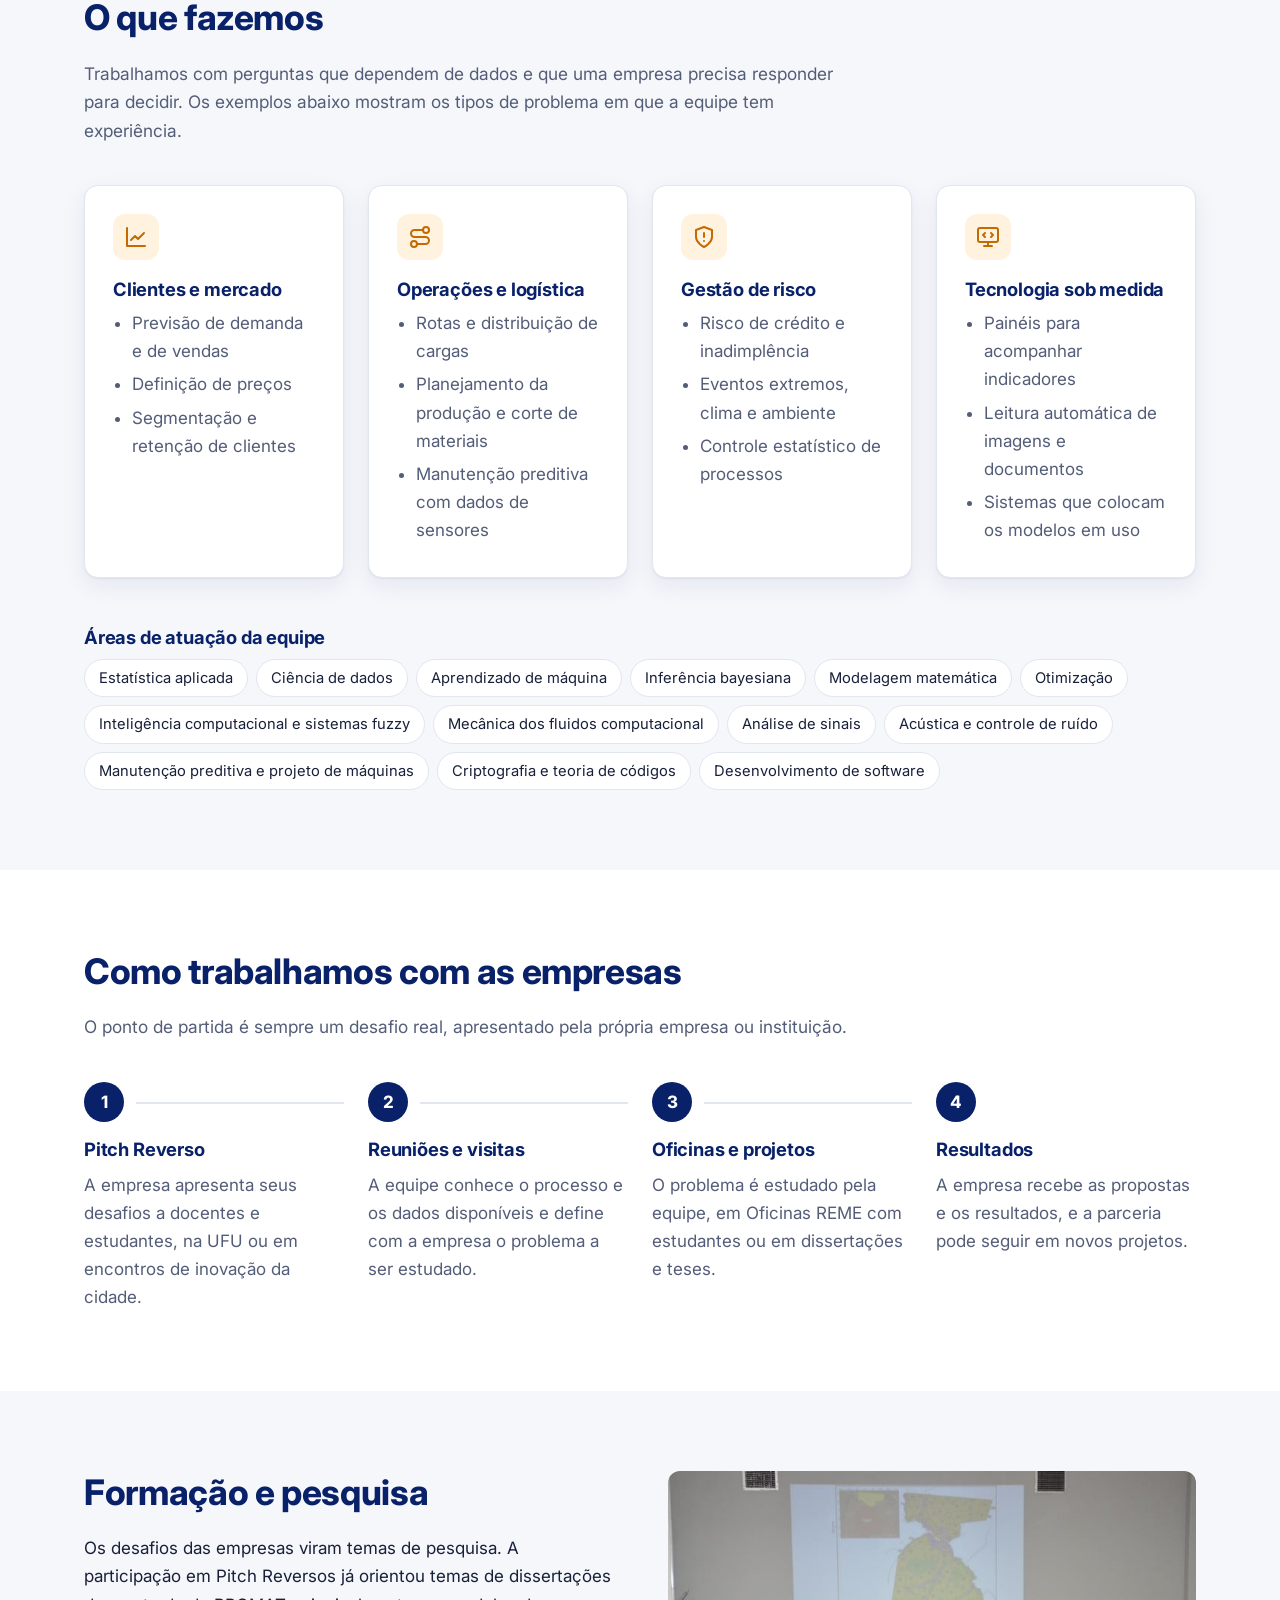
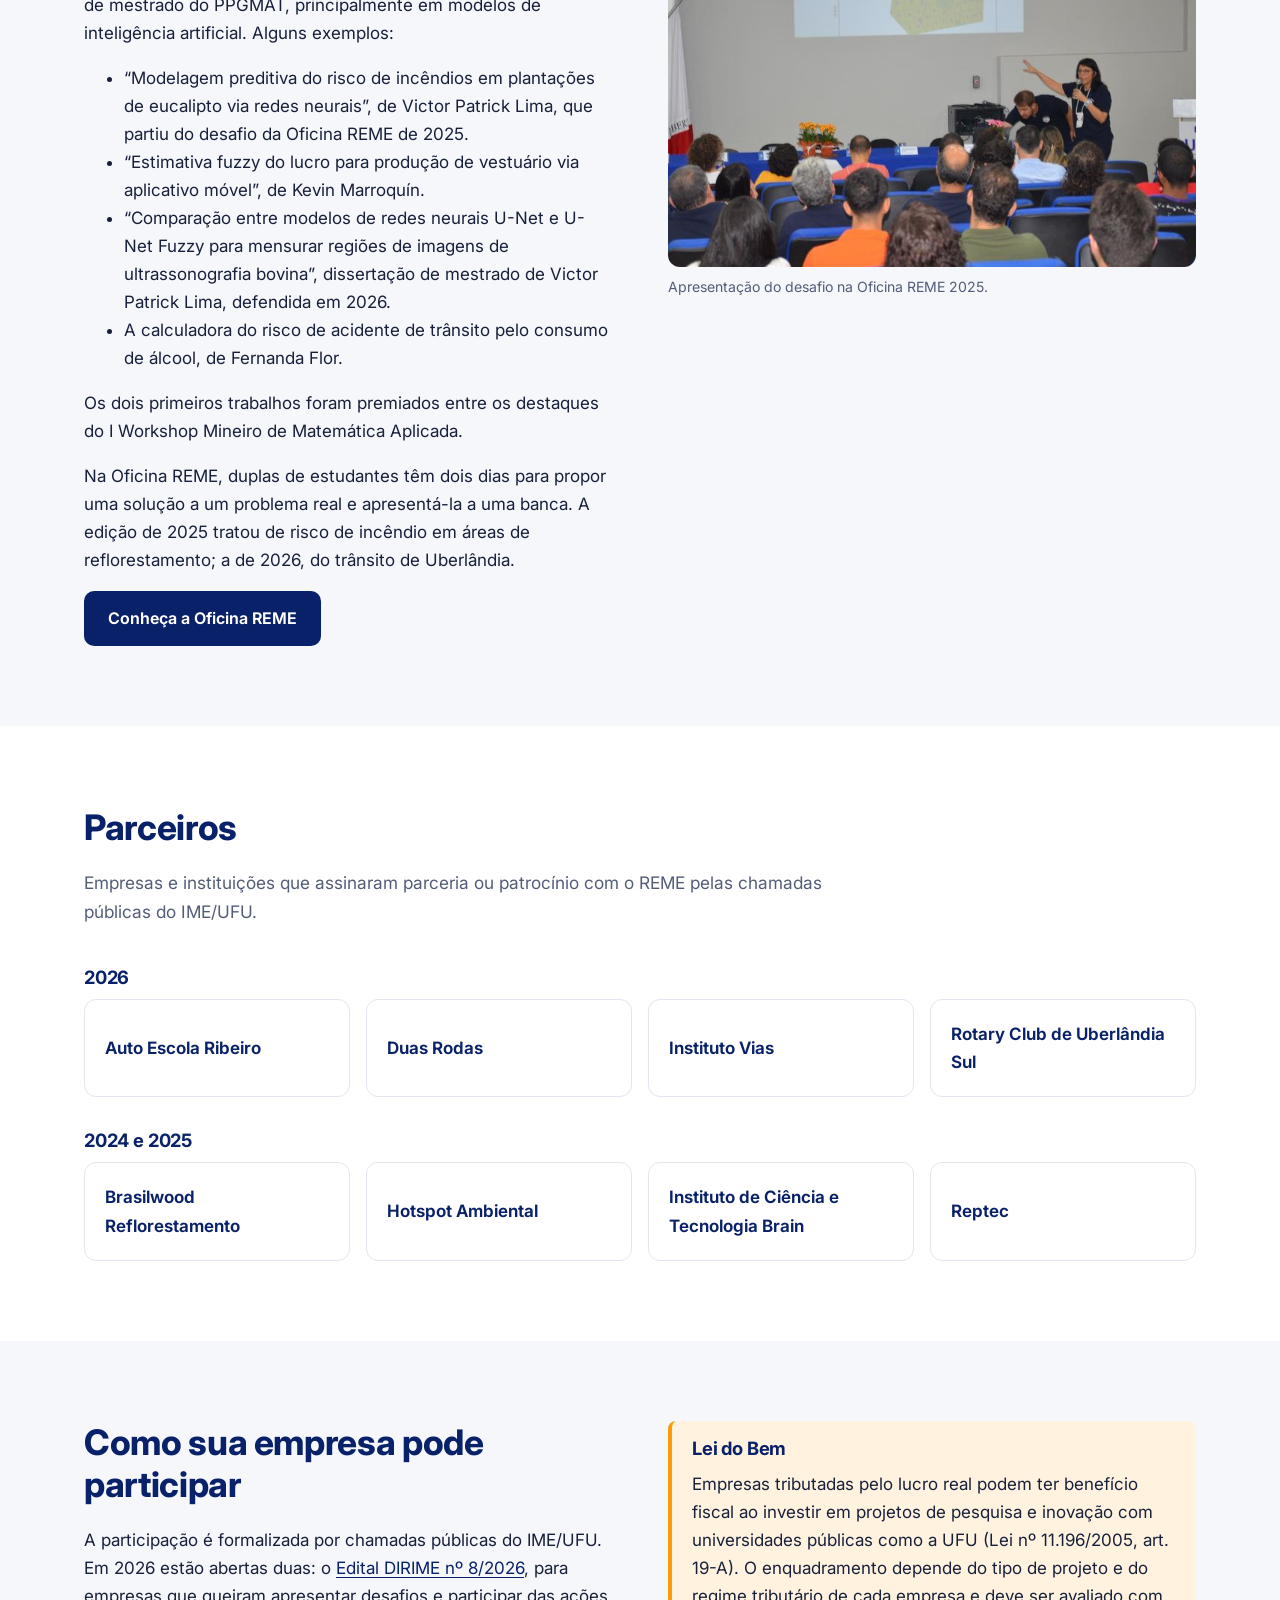
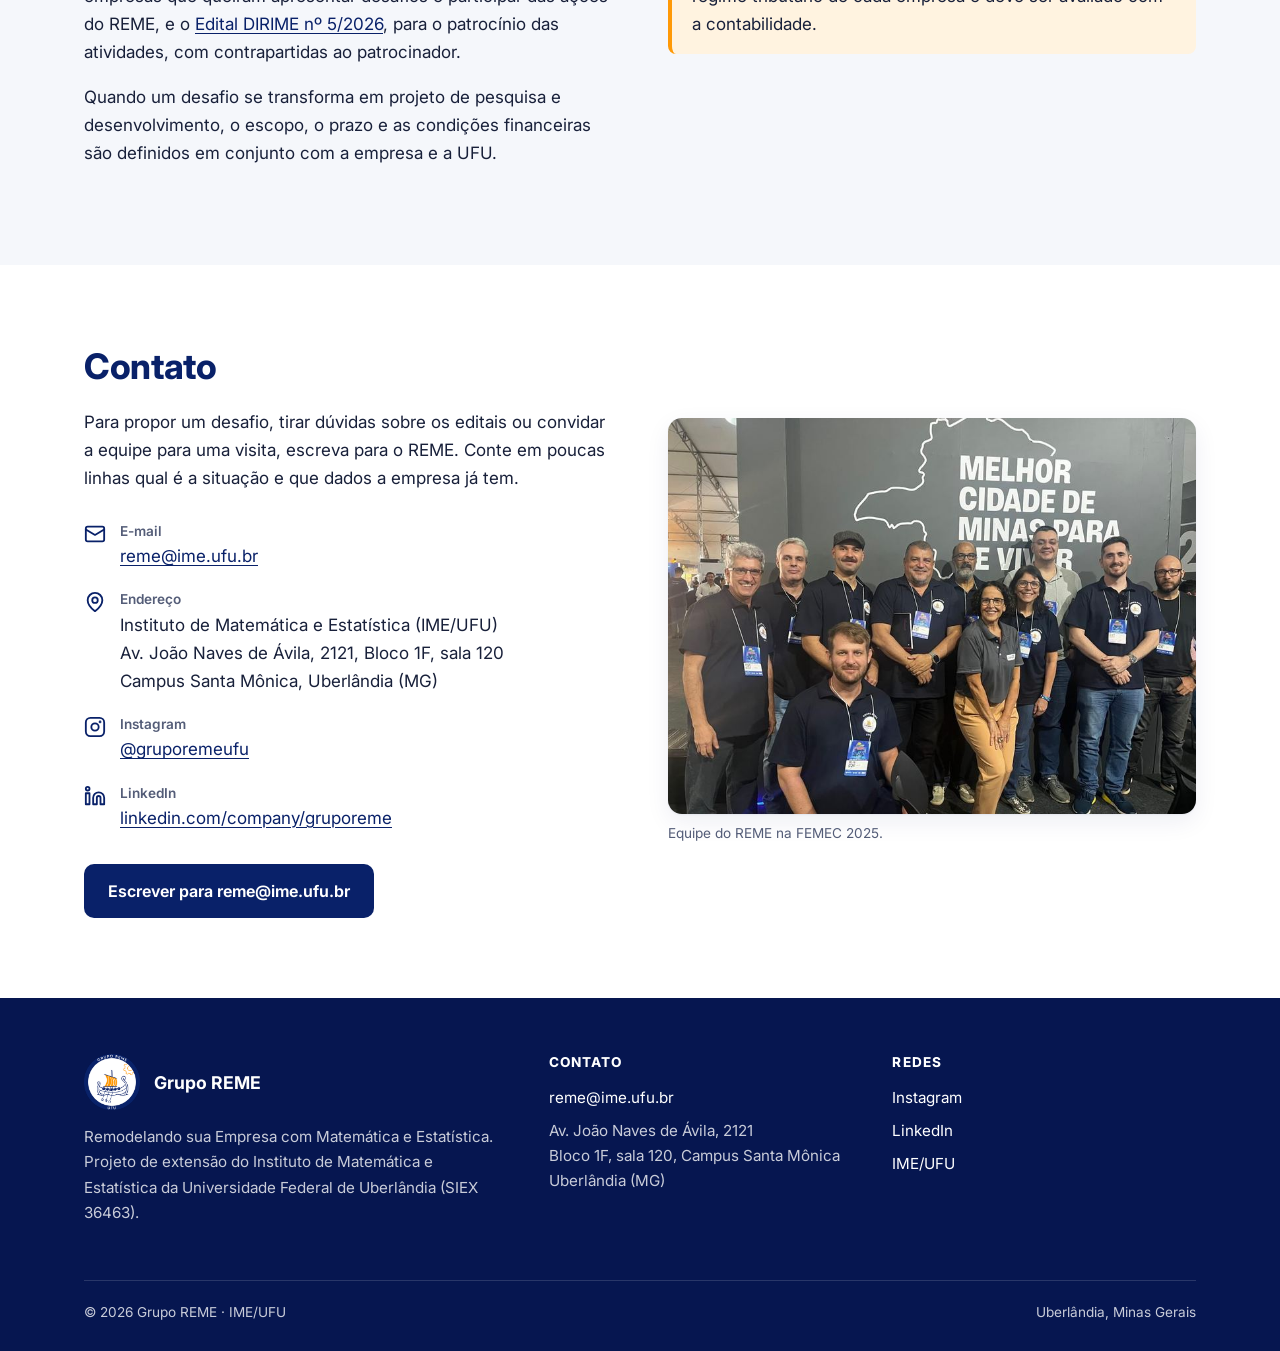
==== commit 13d4f31f: "Aplica as orientações da coordenação ao conteúdo do site - Página inicial: vínculo com o programa "E" ====
--- a/index.html
+++ b/index.html
@@ -90,7 +90,7 @@
     <div>
       <span class="eyebrow">Projeto de extensão do IME/UFU</span>
       <h1>Matemática e estatística aplicadas a problemas reais de empresas</h1>
-      <p class="lead">O REME (Remodelando sua Empresa com Matemática e Estatística) reúne docentes e estudantes da Universidade Federal de Uberlândia para trabalhar junto com empresas, órgãos públicos e entidades de Uberlândia e região.</p>
+      <p class="lead">O REME (Remodelando sua Empresa com Matemática e Estatística) é um projeto de extensão do IME/UFU vinculado ao programa “Extensão no PPGMAT: redefinindo paradigmas da pós-graduação”. Docentes e estudantes trabalham com empresas, órgãos públicos e entidades de Uberlândia e região em desafios reais.</p>
       <div class="btn-row">
         <a class="btn btn-primary" href="#contato">Apresente seu problema</a>
         <a class="btn btn-ghost" href="#como-funciona">Como funciona</a>
@@ -110,7 +110,28 @@
   </div>
 </section>
 
-<section class="section" id="servicos">
+<section class="section" id="sobre">
+  <div class="container split">
+    <div>
+      <h2>Sobre o projeto</h2>
+      <p>O REME é um projeto de extensão do Instituto de Matemática e Estatística da UFU, vinculado ao programa “Extensão no PPGMAT: redefinindo paradigmas da pós-graduação”, do Programa de Pós-Graduação em Matemática. Começou em 2024 e está na segunda edição (registro SIEX 36463).</p>
+      <p>O projeto aproxima a universidade do setor produtivo. Empresas e instituições trazem desafios reais, e docentes e estudantes de graduação e pós-graduação usam matemática, estatística e computação para estudá-los. O que se aprende volta para as aulas, para as dissertações e teses e para as próprias empresas.</p>
+    </div>
+    <div class="card">
+      <h3>Objetivos</h3>
+      <ul>
+        <li>Promover a colaboração entre a universidade e as empresas, fortalecendo o ensino na pós-graduação e na graduação do IME.</li>
+        <li>Desenvolver soluções científicas para problemas de produtos, processos e serviços das empresas.</li>
+        <li>Promover a troca de saberes entre docentes, estudantes e profissionais, por meio de Pitch Reversos e Oficinas REME.</li>
+        <li>Preparar estudantes para aplicar matemática, estatística e análise de dados a problemas do mercado.</li>
+        <li>Incorporar a extensão e a inovação à formação acadêmica e aos currículos dos cursos do IME.</li>
+        <li>Gerar oportunidades de cooperação, estágios e parcerias em Uberlândia e região.</li>
+      </ul>
+    </div>
+  </div>
+</section>
+
+<section class="section alt" id="servicos">
   <div class="container">
     <div class="section-head">
       <h2>O que fazemos</h2>
@@ -174,53 +195,72 @@
   </div>
 </section>
 
-<section class="section alt" id="como-funciona">
+<section class="section" id="como-funciona">
   <div class="container">
     <div class="section-head">
-      <h2>Como funciona</h2>
-      <p>Cada projeto começa por uma conversa sobre o problema da empresa. Só depois disso a equipe propõe o que fazer.</p>
+      <h2>Como trabalhamos com as empresas</h2>
+      <p>O ponto de partida é sempre um desafio real, apresentado pela própria empresa ou instituição.</p>
     </div>
     <ol class="steps">
       <li>
-        <h3>Primeira conversa</h3>
-        <p>A empresa descreve a situação por e-mail e marcamos uma reunião, na UFU ou na empresa.</p>
+        <h3>Pitch Reverso</h3>
+        <p>A empresa apresenta seus desafios a docentes e estudantes, na UFU ou em encontros de inovação da cidade.</p>
       </li>
       <li>
-        <h3>Diagnóstico e proposta</h3>
-        <p>A equipe estuda os dados e o processo e apresenta uma proposta com escopo, prazo e custo.</p>
+        <h3>Reuniões e visitas</h3>
+        <p>A equipe conhece o processo e os dados disponíveis e define com a empresa o problema a ser estudado.</p>
       </li>
       <li>
-        <h3>Desenvolvimento</h3>
-        <p>Docentes e estudantes constroem e testam os modelos, com reuniões periódicas com a empresa.</p>
+        <h3>Oficinas e projetos</h3>
+        <p>O problema é estudado pela equipe, em Oficinas REME com estudantes ou em dissertações e teses.</p>
       </li>
       <li>
-        <h3>Entrega</h3>
-        <p>A empresa recebe o resultado em forma de relatório, modelo, painel ou sistema, conforme o combinado.</p>
+        <h3>Resultados</h3>
+        <p>A empresa recebe as propostas e os resultados, e a parceria pode seguir em novos projetos.</p>
       </li>
     </ol>
   </div>
 </section>
 
-<section class="section" id="custos">
+
+<section class="section alt" id="estudantes">
   <div class="container split">
     <div>
-      <h2>Custos e incentivos fiscais</h2>
-      <p>Os projetos com empresas são remunerados. O valor depende da complexidade do problema, da duração e do número de pessoas da equipe envolvidas. Como o trabalho é feito dentro de um projeto de extensão de uma universidade pública, o custo costuma ficar abaixo do de uma consultoria de mercado.</p>
-      <p>Além dos projetos, o REME promove visitas a empresas, minicursos e workshops, na UFU ou na própria empresa.</p>
-    </div>
-    <div class="note">
-      <h3>Lei do Bem</h3>
-      <p>Empresas tributadas pelo lucro real podem ter benefício fiscal ao contratar projetos de pesquisa e inovação com universidades públicas como a UFU (Lei nº 11.196/2005, art. 19-A). O enquadramento depende do tipo de projeto e do regime tributário de cada empresa e deve ser avaliado com a contabilidade.</p>
-    </div>
-  </div>
-</section>
-
-<section class="section alt" id="parceiros">
+      <h2>Formação e pesquisa</h2>
+      <p>Os desafios das empresas viram temas de pesquisa. A participação em Pitch Reversos já orientou temas de dissertações de mestrado do PPGMAT, principalmente em modelos de inteligência artificial. Alguns exemplos:</p>
+      <ul>
+        <li>“Modelagem preditiva do risco de incêndios em plantações de eucalipto via redes neurais”, de Victor Patrick Lima, que partiu do desafio da Oficina REME de 2025.</li>
+        <li>“Estimativa fuzzy do lucro para produção de vestuário via aplicativo móvel”, de Kevin Marroquín.</li>
+        <li>“Comparação entre modelos de redes neurais U-Net e U-Net Fuzzy para mensurar regiões de imagens de ultrassonografia bovina”, dissertação de mestrado de Victor Patrick Lima, defendida em 2026.</li>
+        <li>A calculadora do risco de acidente de trânsito pelo consumo de álcool, de Fernanda Flor.</li>
+      </ul>
+      <p>Os dois primeiros trabalhos foram premiados entre os destaques do I Workshop Mineiro de Matemática Aplicada.</p>
+      <p>Na Oficina REME, duplas de estudantes têm dois dias para propor uma solução a um problema real e apresentá-la a uma banca. A edição de 2025 tratou de risco de incêndio em áreas de reflorestamento; a de 2026, do trânsito de Uberlândia.</p>
+      <a class="btn btn-navy" href="oficinas.html">Conheça a Oficina REME</a>
+    </div>
+    <div class="gallery" style="grid-template-columns:1fr">
+      <figure>
+        <img src="assets/img/oficina-2025/dsc_5383-800.jpg" srcset="assets/img/oficina-2025/dsc_5383-800.jpg 800w, assets/img/oficina-2025/dsc_5383.jpg 1600w" sizes="(max-width: 860px) 100vw, 540px" alt="Estudante apresenta mapa de regiões com maior risco de incêndio durante a Oficina REME 2025" loading="lazy" width="800" height="530" style="border-radius:12px">
+        <figcaption>Apresentação do desafio na Oficina REME 2025.</figcaption>
+      </figure>
+    </div>
+  </div>
+</section>
+
+<section class="section" id="parceiros">
   <div class="container">
     <div class="section-head">
-      <h2>Organizações que já trabalharam com o REME</h2>
-      <p>Empresas e instituições que participaram de ações do projeto, como a Oficina REME e o Pitch Reverso.</p>
-    </div>
+      <h2>Parceiros</h2>
+      <p>Empresas e instituições que assinaram parceria ou patrocínio com o REME pelas chamadas públicas do IME/UFU.</p>
+    </div>
+    <h3>2026</h3>
+    <ul class="partners">
+      <li>Auto Escola Ribeiro</li>
+      <li>Duas Rodas</li>
+      <li>Instituto Vias</li>
+      <li>Rotary Club de Uberlândia Sul</li>
+    </ul>
+    <h3 style="margin-top:32px">2024 e 2025</h3>
     <ul class="partners">
       <li>Brasilwood Reflorestamento</li>
       <li>Hotspot Ambiental</li>
@@ -230,28 +270,25 @@
   </div>
 </section>
 
-<section class="section" id="estudantes">
+<section class="section alt" id="participar">
   <div class="container split">
     <div>
-      <h2>Formação de estudantes</h2>
-      <p>O REME também é um espaço de formação. Estudantes de graduação e pós-graduação participam dos projetos e da Oficina REME, uma competição em duplas em que os participantes têm dois dias para propor uma solução a um problema real e apresentá-la a uma banca.</p>
-      <p>A edição de 2025 tratou de risco de incêndio em áreas de reflorestamento. A de 2026 tratou do trânsito de Uberlândia.</p>
-      <a class="btn btn-navy" href="oficinas.html">Conheça a Oficina REME</a>
-    </div>
-    <div class="gallery" style="grid-template-columns:1fr">
-      <figure>
-        <img src="assets/img/oficina-2025/dsc_5383-800.jpg" srcset="assets/img/oficina-2025/dsc_5383-800.jpg 800w, assets/img/oficina-2025/dsc_5383.jpg 1600w" sizes="(max-width: 860px) 100vw, 540px" alt="Estudante apresenta mapa de regiões com maior risco de incêndio durante a Oficina REME 2025" loading="lazy" width="800" height="530" style="border-radius:12px">
-        <figcaption>Apresentação do desafio na Oficina REME 2025.</figcaption>
-      </figure>
-    </div>
-  </div>
-</section>
-
-<section class="section alt" id="contato">
+      <h2>Como sua empresa pode participar</h2>
+      <p>A participação é formalizada por chamadas públicas do IME/UFU. Em 2026 estão abertas duas: o <a href="editais.html">Edital DIRIME nº 8/2026</a>, para empresas que queiram apresentar desafios e participar das ações do REME, e o <a href="editais.html">Edital DIRIME nº 5/2026</a>, para o patrocínio das atividades, com contrapartidas ao patrocinador.</p>
+      <p>Quando um desafio se transforma em projeto de pesquisa e desenvolvimento, o escopo, o prazo e as condições financeiras são definidos em conjunto com a empresa e a UFU.</p>
+    </div>
+    <div class="note">
+      <h3>Lei do Bem</h3>
+      <p>Empresas tributadas pelo lucro real podem ter benefício fiscal ao investir em projetos de pesquisa e inovação com universidades públicas como a UFU (Lei nº 11.196/2005, art. 19-A). O enquadramento depende do tipo de projeto e do regime tributário de cada empresa e deve ser avaliado com a contabilidade.</p>
+    </div>
+  </div>
+</section>
+
+<section class="section" id="contato">
   <div class="container split contact">
     <div>
       <h2>Contato</h2>
-      <p>Para propor um problema, tirar dúvidas sobre custos ou convidar a equipe para uma visita, escreva para o REME. Conte em poucas linhas qual é a situação e que dados a empresa já tem.</p>
+      <p>Para propor um desafio, tirar dúvidas sobre os editais ou convidar a equipe para uma visita, escreva para o REME. Conte em poucas linhas qual é a situação e que dados a empresa já tem.</p>
       <ul class="contact-list">
         <li><svg viewBox="0 0 24 24" fill="none" stroke="currentColor" stroke-width="2" stroke-linecap="round" stroke-linejoin="round" aria-hidden="true"><rect x="2" y="4" width="20" height="16" rx="2"/><path d="m22 7-10 6L2 7"/></svg><div><strong>E-mail</strong><a href="mailto:reme@ime.ufu.br">reme@ime.ufu.br</a></div></li>
         <li><svg viewBox="0 0 24 24" fill="none" stroke="currentColor" stroke-width="2" stroke-linecap="round" stroke-linejoin="round" aria-hidden="true"><path d="M20 10c0 6-8 12-8 12s-8-6-8-12a8 8 0 0 1 16 0Z"/><circle cx="12" cy="10" r="3"/></svg><div><strong>Endereço</strong>Instituto de Matemática e Estatística (IME/UFU)<br>Av. João Naves de Ávila, 2121, Bloco 1F, sala 120<br>Campus Santa Mônica, Uberlândia (MG)</div></li>
--- a/assets/css/site.css
+++ b/assets/css/site.css
@@ -315,3 +315,7 @@
 .event p { max-width: 46em; }
 .event .gallery { margin-top: 18px; grid-template-columns: repeat(auto-fill, minmax(200px, 1fr)); }
 .event .when strong { font-size: 1.6rem; }
+
+h4 { color: var(--navy); font-size: 1rem; font-weight: 700; margin: 0 0 .4em; }
+.card h4 + p { color: var(--ink); }
+.card p + h4 { margin-top: 1.2em; }
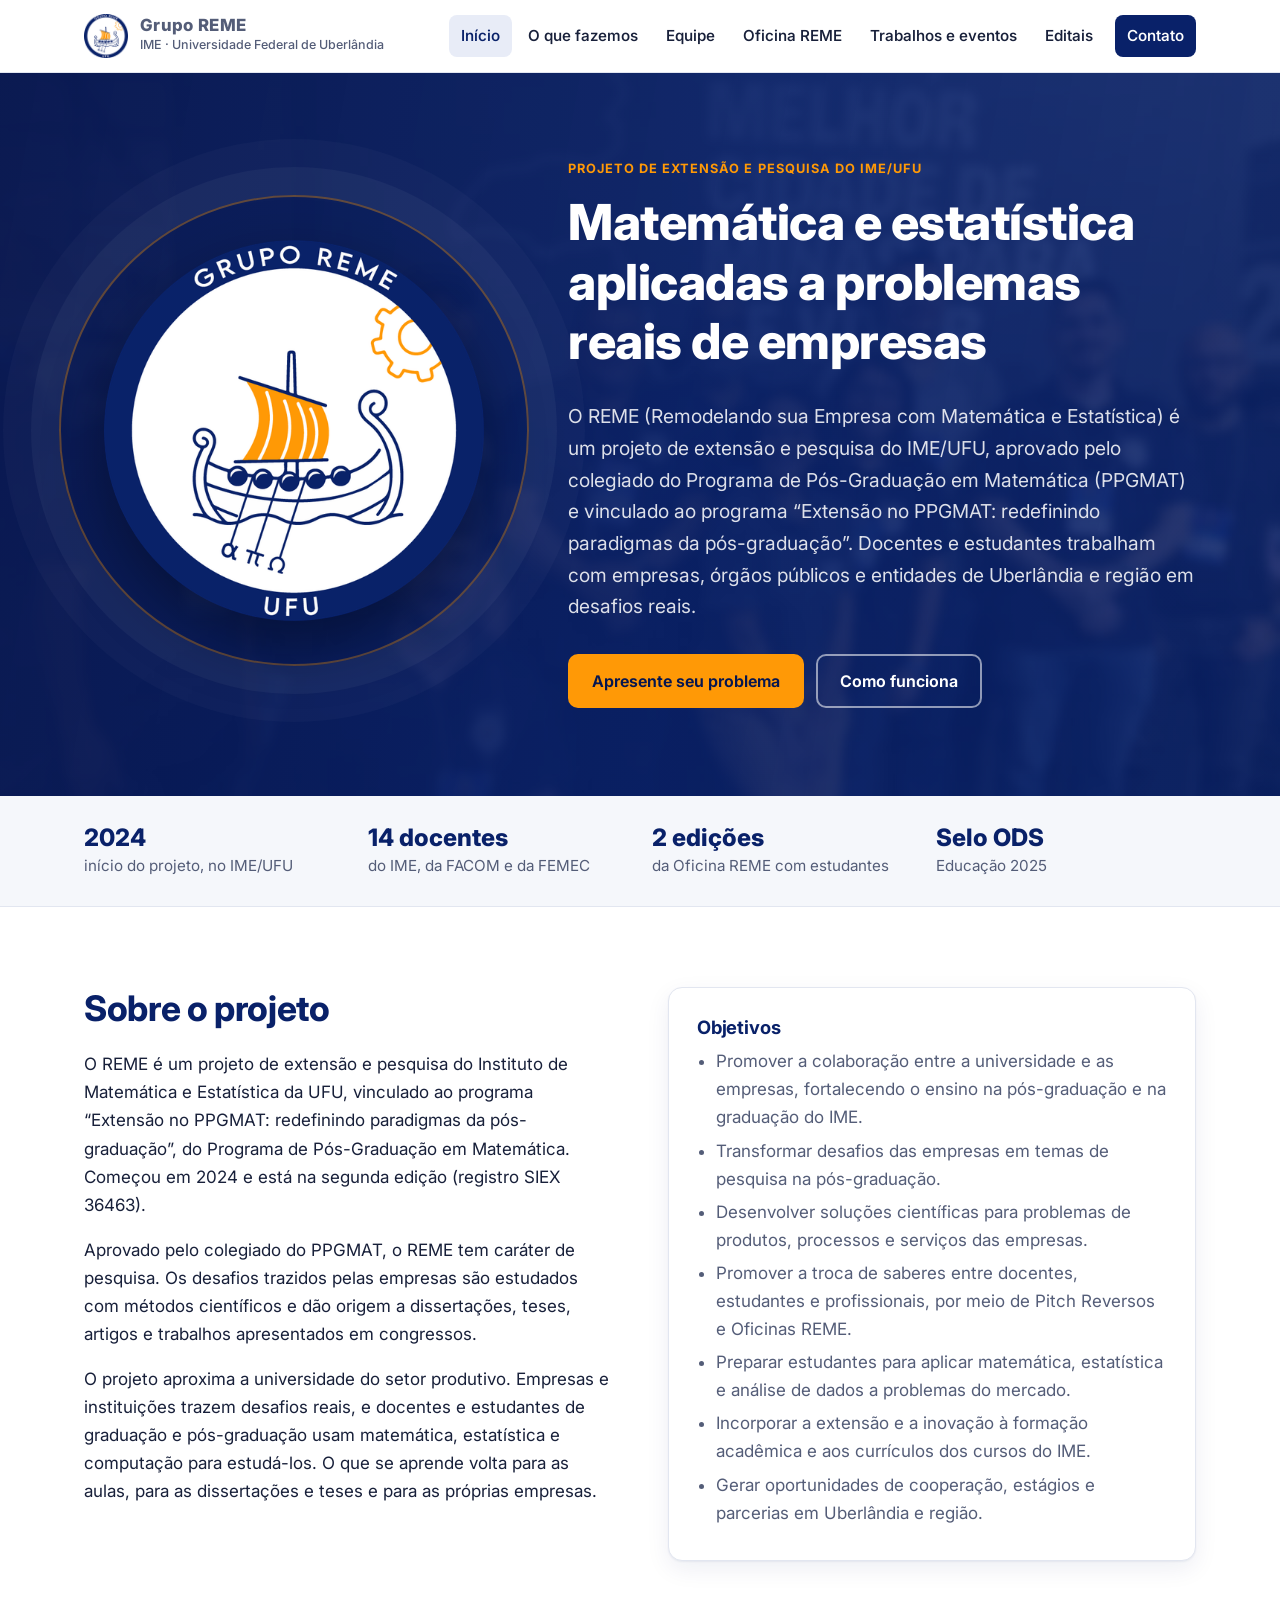
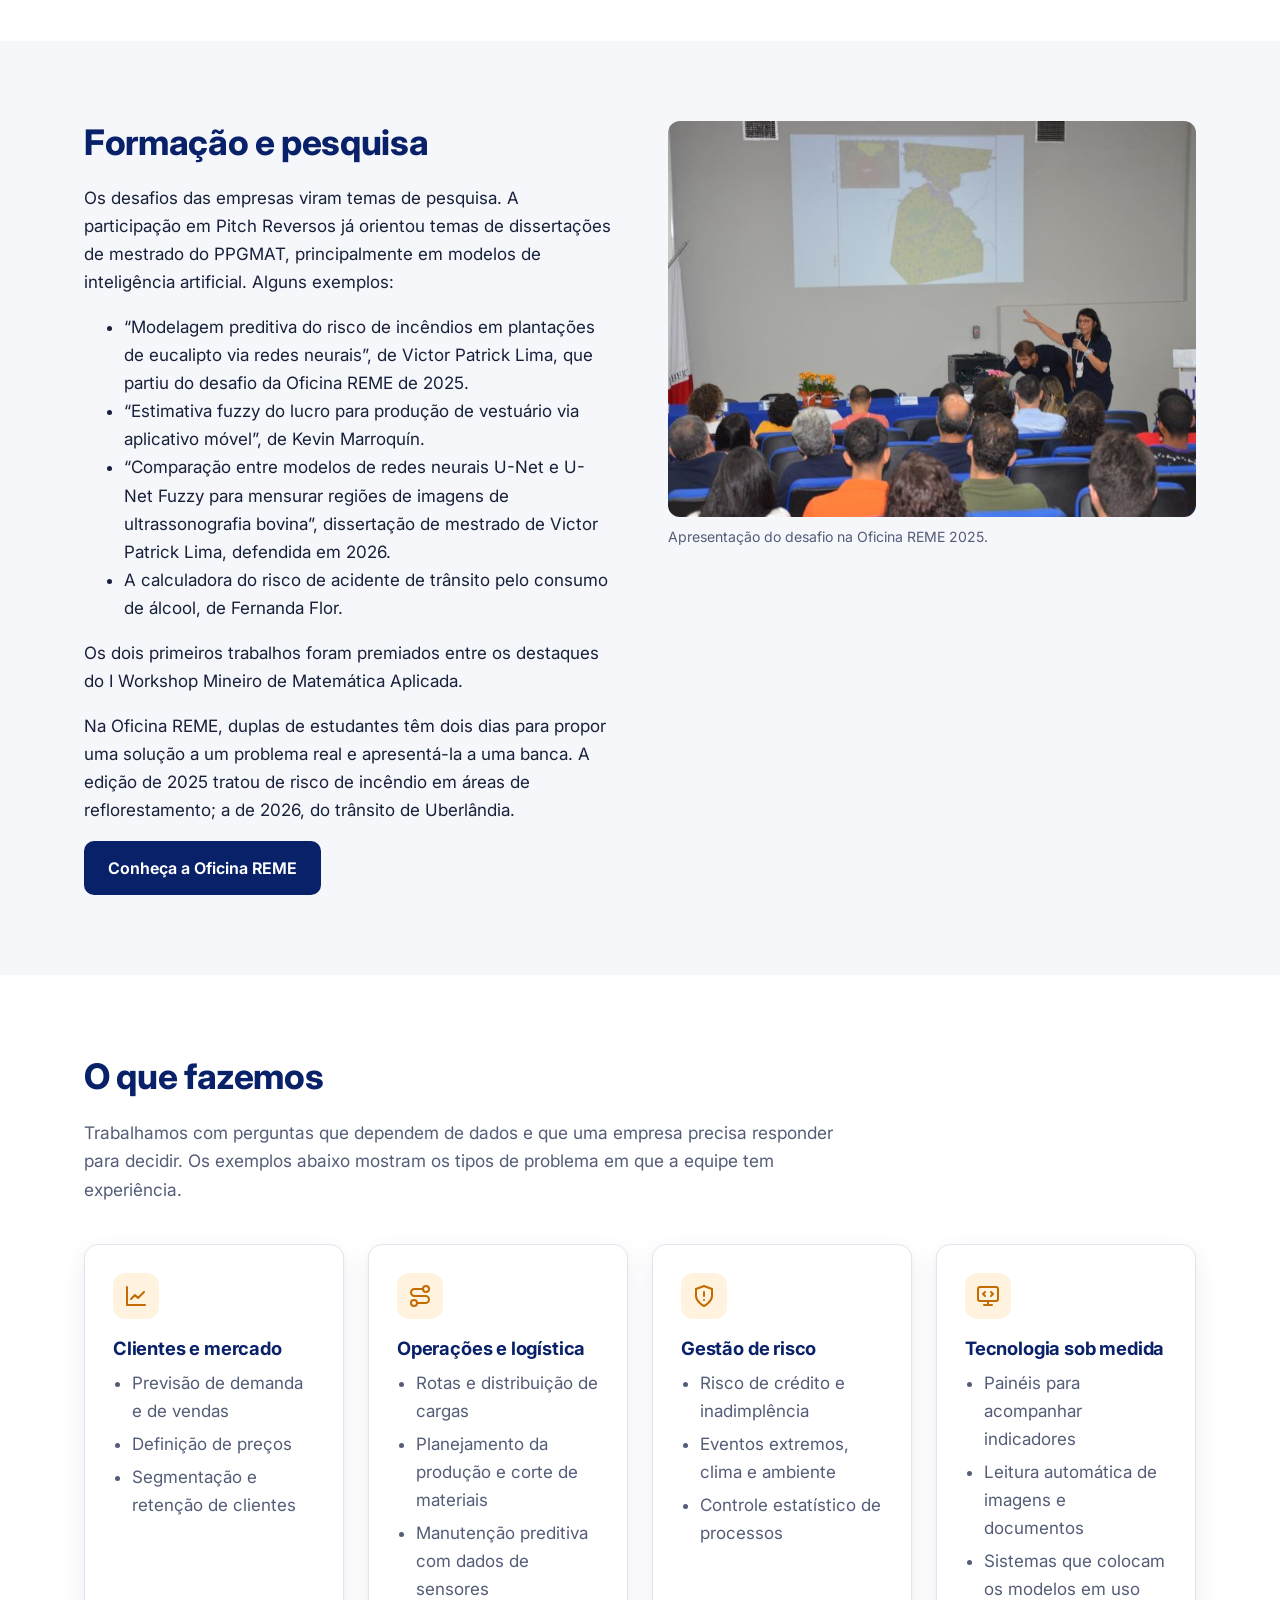
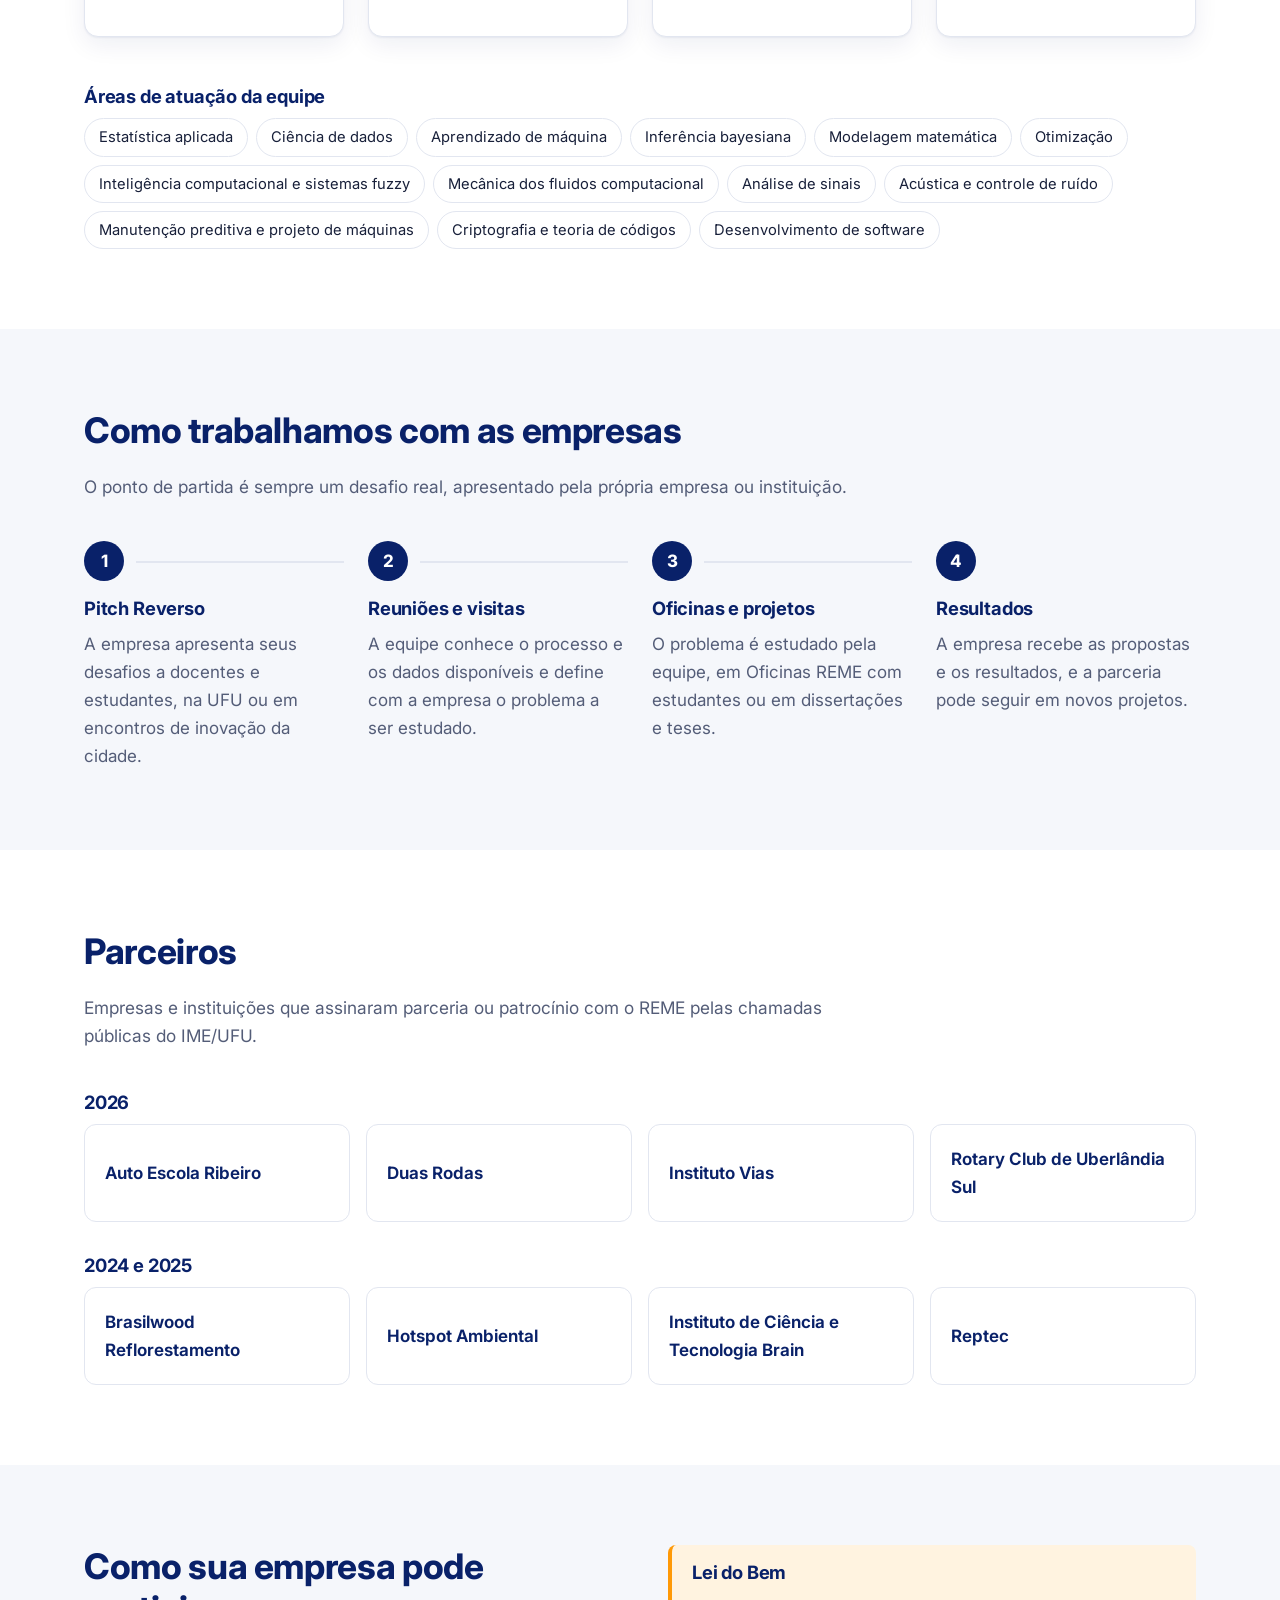
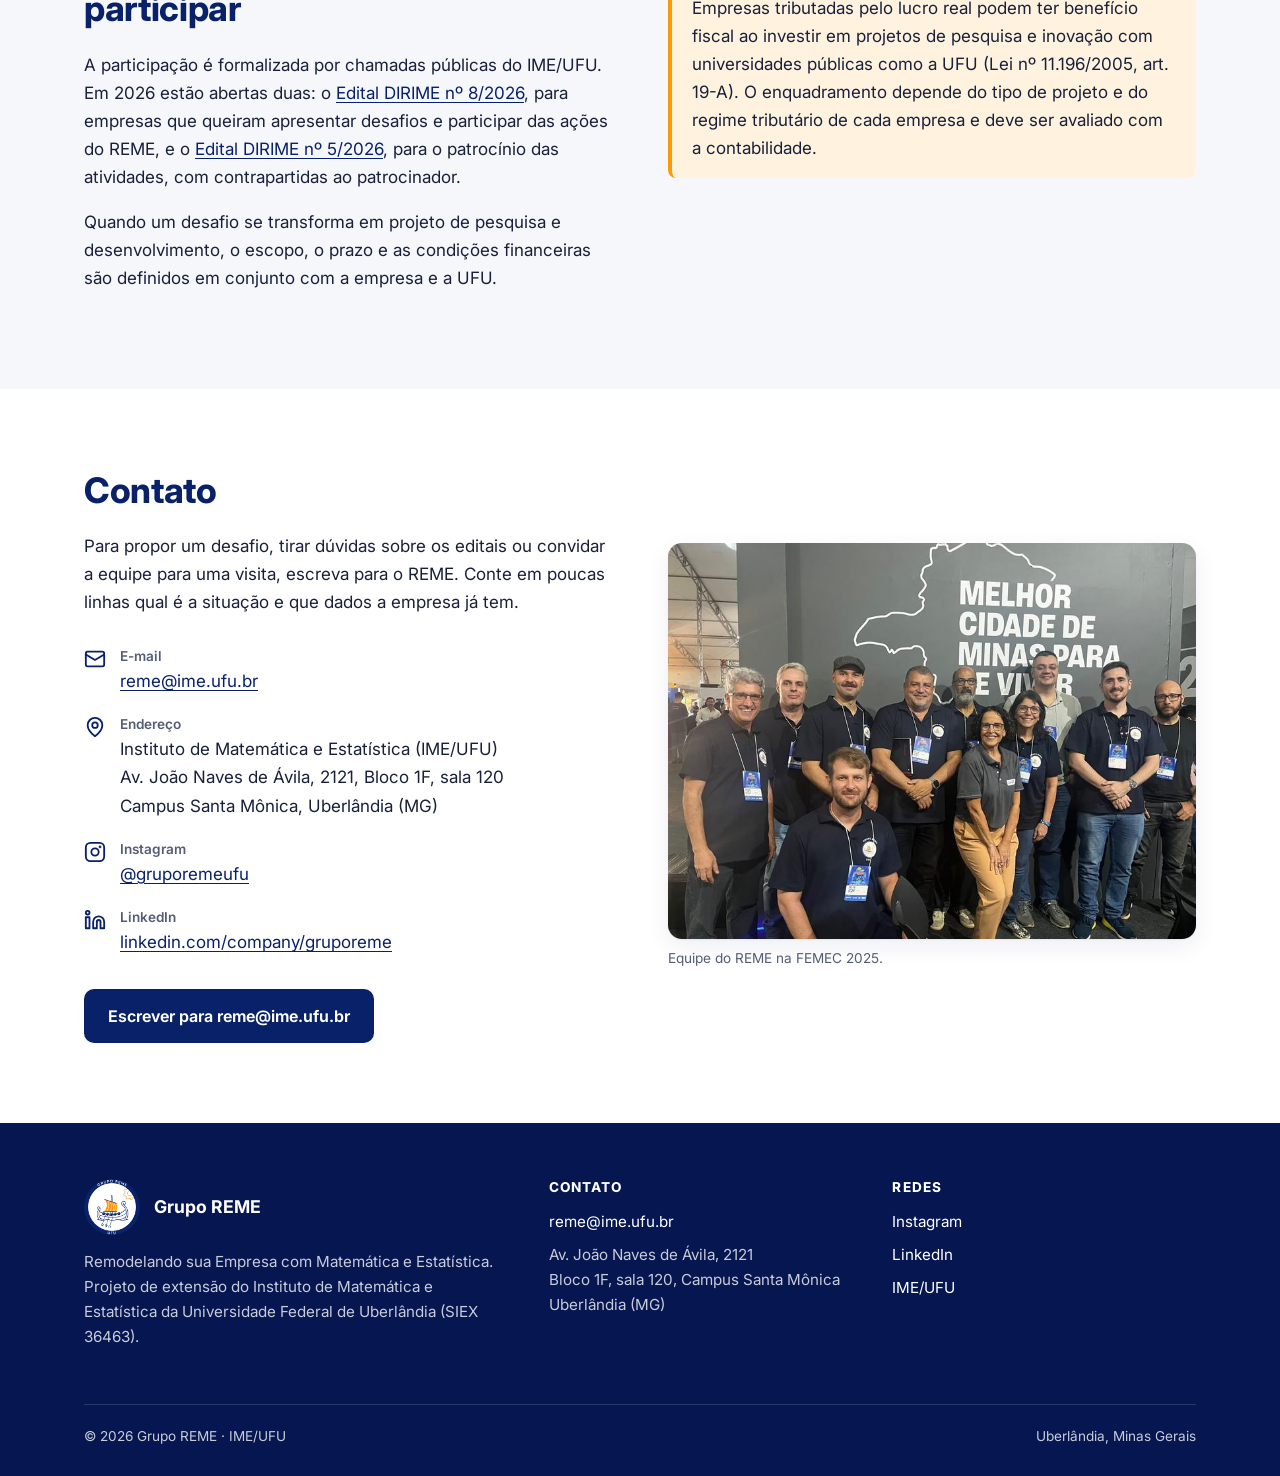
==== commit d1fa1124: "Destaca o caráter de pesquisa do REME na página inicial O topo e a seção "Sobre o projeto" passam a " ====
--- a/index.html
+++ b/index.html
@@ -5,13 +5,13 @@
 <meta name="viewport" content="width=device-width, initial-scale=1">
 
 <title>Grupo REME · IME/UFU</title>
-<meta name="description" content="Projeto de extensão do IME/UFU que aplica matemática e estatística a problemas de empresas, órgãos públicos e entidades de Uberlândia e região.">
+<meta name="description" content="Projeto de extensão e pesquisa do IME/UFU que aplica matemática e estatística a problemas de empresas, órgãos públicos e entidades de Uberlândia e região.">
 <link rel="canonical" href="https://remeufu.github.io/">
 <meta property="og:type" content="website">
 <meta property="og:locale" content="pt_BR">
 <meta property="og:site_name" content="Grupo REME">
 <meta property="og:title" content="Grupo REME · IME/UFU">
-<meta property="og:description" content="Projeto de extensão do IME/UFU que aplica matemática e estatística a problemas de empresas, órgãos públicos e entidades de Uberlândia e região.">
+<meta property="og:description" content="Projeto de extensão e pesquisa do IME/UFU que aplica matemática e estatística a problemas de empresas, órgãos públicos e entidades de Uberlândia e região.">
 <meta property="og:url" content="https://remeufu.github.io/">
 <meta property="og:image" content="https://remeufu.github.io/assets/img/og-image.jpg">
 <meta property="og:image:width" content="1200">
@@ -32,7 +32,7 @@
   "@type": "Organization",
   "name": "Grupo REME",
   "alternateName": "Remodelando sua Empresa com Matemática e Estatística",
-  "description": "Projeto de extensão do Instituto de Matemática e Estatística da Universidade Federal de Uberlândia que aplica matemática e estatística a problemas de empresas e instituições.",
+  "description": "Projeto de extensão e pesquisa do Instituto de Matemática e Estatística da Universidade Federal de Uberlândia que aplica matemática e estatística a problemas de empresas e instituições.",
   "url": "https://remeufu.github.io/",
   "logo": "https://remeufu.github.io/assets/img/logo-reme.png",
   "email": "reme@ime.ufu.br",
@@ -88,9 +88,9 @@
       <img src="assets/img/logo-reme.png" srcset="assets/img/logo-reme.png 512w, assets/img/logo-reme-729.png 729w" sizes="(max-width: 860px) 200px, 380px" alt="Logomarca do Grupo REME: um barco viking com velas laranja e as letras alfa, pi e ômega nos remos" width="511" height="512" fetchpriority="high">
     </div>
     <div>
-      <span class="eyebrow">Projeto de extensão do IME/UFU</span>
+      <span class="eyebrow">Projeto de extensão e pesquisa do IME/UFU</span>
       <h1>Matemática e estatística aplicadas a problemas reais de empresas</h1>
-      <p class="lead">O REME (Remodelando sua Empresa com Matemática e Estatística) é um projeto de extensão do IME/UFU vinculado ao programa “Extensão no PPGMAT: redefinindo paradigmas da pós-graduação”. Docentes e estudantes trabalham com empresas, órgãos públicos e entidades de Uberlândia e região em desafios reais.</p>
+      <p class="lead">O REME (Remodelando sua Empresa com Matemática e Estatística) é um projeto de extensão e pesquisa do IME/UFU, aprovado pelo colegiado do Programa de Pós-Graduação em Matemática (PPGMAT) e vinculado ao programa “Extensão no PPGMAT: redefinindo paradigmas da pós-graduação”. Docentes e estudantes trabalham com empresas, órgãos públicos e entidades de Uberlândia e região em desafios reais.</p>
       <div class="btn-row">
         <a class="btn btn-primary" href="#contato">Apresente seu problema</a>
         <a class="btn btn-ghost" href="#como-funciona">Como funciona</a>
@@ -114,13 +114,15 @@
   <div class="container split">
     <div>
       <h2>Sobre o projeto</h2>
-      <p>O REME é um projeto de extensão do Instituto de Matemática e Estatística da UFU, vinculado ao programa “Extensão no PPGMAT: redefinindo paradigmas da pós-graduação”, do Programa de Pós-Graduação em Matemática. Começou em 2024 e está na segunda edição (registro SIEX 36463).</p>
+      <p>O REME é um projeto de extensão e pesquisa do Instituto de Matemática e Estatística da UFU, vinculado ao programa “Extensão no PPGMAT: redefinindo paradigmas da pós-graduação”, do Programa de Pós-Graduação em Matemática. Começou em 2024 e está na segunda edição (registro SIEX 36463).</p>
+      <p>Aprovado pelo colegiado do PPGMAT, o REME tem caráter de pesquisa. Os desafios trazidos pelas empresas são estudados com métodos científicos e dão origem a dissertações, teses, artigos e trabalhos apresentados em congressos.</p>
       <p>O projeto aproxima a universidade do setor produtivo. Empresas e instituições trazem desafios reais, e docentes e estudantes de graduação e pós-graduação usam matemática, estatística e computação para estudá-los. O que se aprende volta para as aulas, para as dissertações e teses e para as próprias empresas.</p>
     </div>
     <div class="card">
       <h3>Objetivos</h3>
       <ul>
         <li>Promover a colaboração entre a universidade e as empresas, fortalecendo o ensino na pós-graduação e na graduação do IME.</li>
+        <li>Transformar desafios das empresas em temas de pesquisa na pós-graduação.</li>
         <li>Desenvolver soluções científicas para problemas de produtos, processos e serviços das empresas.</li>
         <li>Promover a troca de saberes entre docentes, estudantes e profissionais, por meio de Pitch Reversos e Oficinas REME.</li>
         <li>Preparar estudantes para aplicar matemática, estatística e análise de dados a problemas do mercado.</li>
@@ -131,7 +133,31 @@
   </div>
 </section>
 
-<section class="section alt" id="servicos">
+<section class="section alt" id="estudantes">
+  <div class="container split">
+    <div>
+      <h2>Formação e pesquisa</h2>
+      <p>Os desafios das empresas viram temas de pesquisa. A participação em Pitch Reversos já orientou temas de dissertações de mestrado do PPGMAT, principalmente em modelos de inteligência artificial. Alguns exemplos:</p>
+      <ul>
+        <li>“Modelagem preditiva do risco de incêndios em plantações de eucalipto via redes neurais”, de Victor Patrick Lima, que partiu do desafio da Oficina REME de 2025.</li>
+        <li>“Estimativa fuzzy do lucro para produção de vestuário via aplicativo móvel”, de Kevin Marroquín.</li>
+        <li>“Comparação entre modelos de redes neurais U-Net e U-Net Fuzzy para mensurar regiões de imagens de ultrassonografia bovina”, dissertação de mestrado de Victor Patrick Lima, defendida em 2026.</li>
+        <li>A calculadora do risco de acidente de trânsito pelo consumo de álcool, de Fernanda Flor.</li>
+      </ul>
+      <p>Os dois primeiros trabalhos foram premiados entre os destaques do I Workshop Mineiro de Matemática Aplicada.</p>
+      <p>Na Oficina REME, duplas de estudantes têm dois dias para propor uma solução a um problema real e apresentá-la a uma banca. A edição de 2025 tratou de risco de incêndio em áreas de reflorestamento; a de 2026, do trânsito de Uberlândia.</p>
+      <a class="btn btn-navy" href="oficinas.html">Conheça a Oficina REME</a>
+    </div>
+    <div class="gallery" style="grid-template-columns:1fr">
+      <figure>
+        <img src="assets/img/oficina-2025/dsc_5383-800.jpg" srcset="assets/img/oficina-2025/dsc_5383-800.jpg 800w, assets/img/oficina-2025/dsc_5383.jpg 1600w" sizes="(max-width: 860px) 100vw, 540px" alt="Estudante apresenta mapa de regiões com maior risco de incêndio durante a Oficina REME 2025" loading="lazy" width="800" height="530" style="border-radius:12px">
+        <figcaption>Apresentação do desafio na Oficina REME 2025.</figcaption>
+      </figure>
+    </div>
+  </div>
+</section>
+
+<section class="section" id="servicos">
   <div class="container">
     <div class="section-head">
       <h2>O que fazemos</h2>
@@ -195,7 +221,7 @@
   </div>
 </section>
 
-<section class="section" id="como-funciona">
+<section class="section alt" id="como-funciona">
   <div class="container">
     <div class="section-head">
       <h2>Como trabalhamos com as empresas</h2>
@@ -223,30 +249,6 @@
 </section>
 
 
-<section class="section alt" id="estudantes">
-  <div class="container split">
-    <div>
-      <h2>Formação e pesquisa</h2>
-      <p>Os desafios das empresas viram temas de pesquisa. A participação em Pitch Reversos já orientou temas de dissertações de mestrado do PPGMAT, principalmente em modelos de inteligência artificial. Alguns exemplos:</p>
-      <ul>
-        <li>“Modelagem preditiva do risco de incêndios em plantações de eucalipto via redes neurais”, de Victor Patrick Lima, que partiu do desafio da Oficina REME de 2025.</li>
-        <li>“Estimativa fuzzy do lucro para produção de vestuário via aplicativo móvel”, de Kevin Marroquín.</li>
-        <li>“Comparação entre modelos de redes neurais U-Net e U-Net Fuzzy para mensurar regiões de imagens de ultrassonografia bovina”, dissertação de mestrado de Victor Patrick Lima, defendida em 2026.</li>
-        <li>A calculadora do risco de acidente de trânsito pelo consumo de álcool, de Fernanda Flor.</li>
-      </ul>
-      <p>Os dois primeiros trabalhos foram premiados entre os destaques do I Workshop Mineiro de Matemática Aplicada.</p>
-      <p>Na Oficina REME, duplas de estudantes têm dois dias para propor uma solução a um problema real e apresentá-la a uma banca. A edição de 2025 tratou de risco de incêndio em áreas de reflorestamento; a de 2026, do trânsito de Uberlândia.</p>
-      <a class="btn btn-navy" href="oficinas.html">Conheça a Oficina REME</a>
-    </div>
-    <div class="gallery" style="grid-template-columns:1fr">
-      <figure>
-        <img src="assets/img/oficina-2025/dsc_5383-800.jpg" srcset="assets/img/oficina-2025/dsc_5383-800.jpg 800w, assets/img/oficina-2025/dsc_5383.jpg 1600w" sizes="(max-width: 860px) 100vw, 540px" alt="Estudante apresenta mapa de regiões com maior risco de incêndio durante a Oficina REME 2025" loading="lazy" width="800" height="530" style="border-radius:12px">
-        <figcaption>Apresentação do desafio na Oficina REME 2025.</figcaption>
-      </figure>
-    </div>
-  </div>
-</section>
-
 <section class="section" id="parceiros">
   <div class="container">
     <div class="section-head">
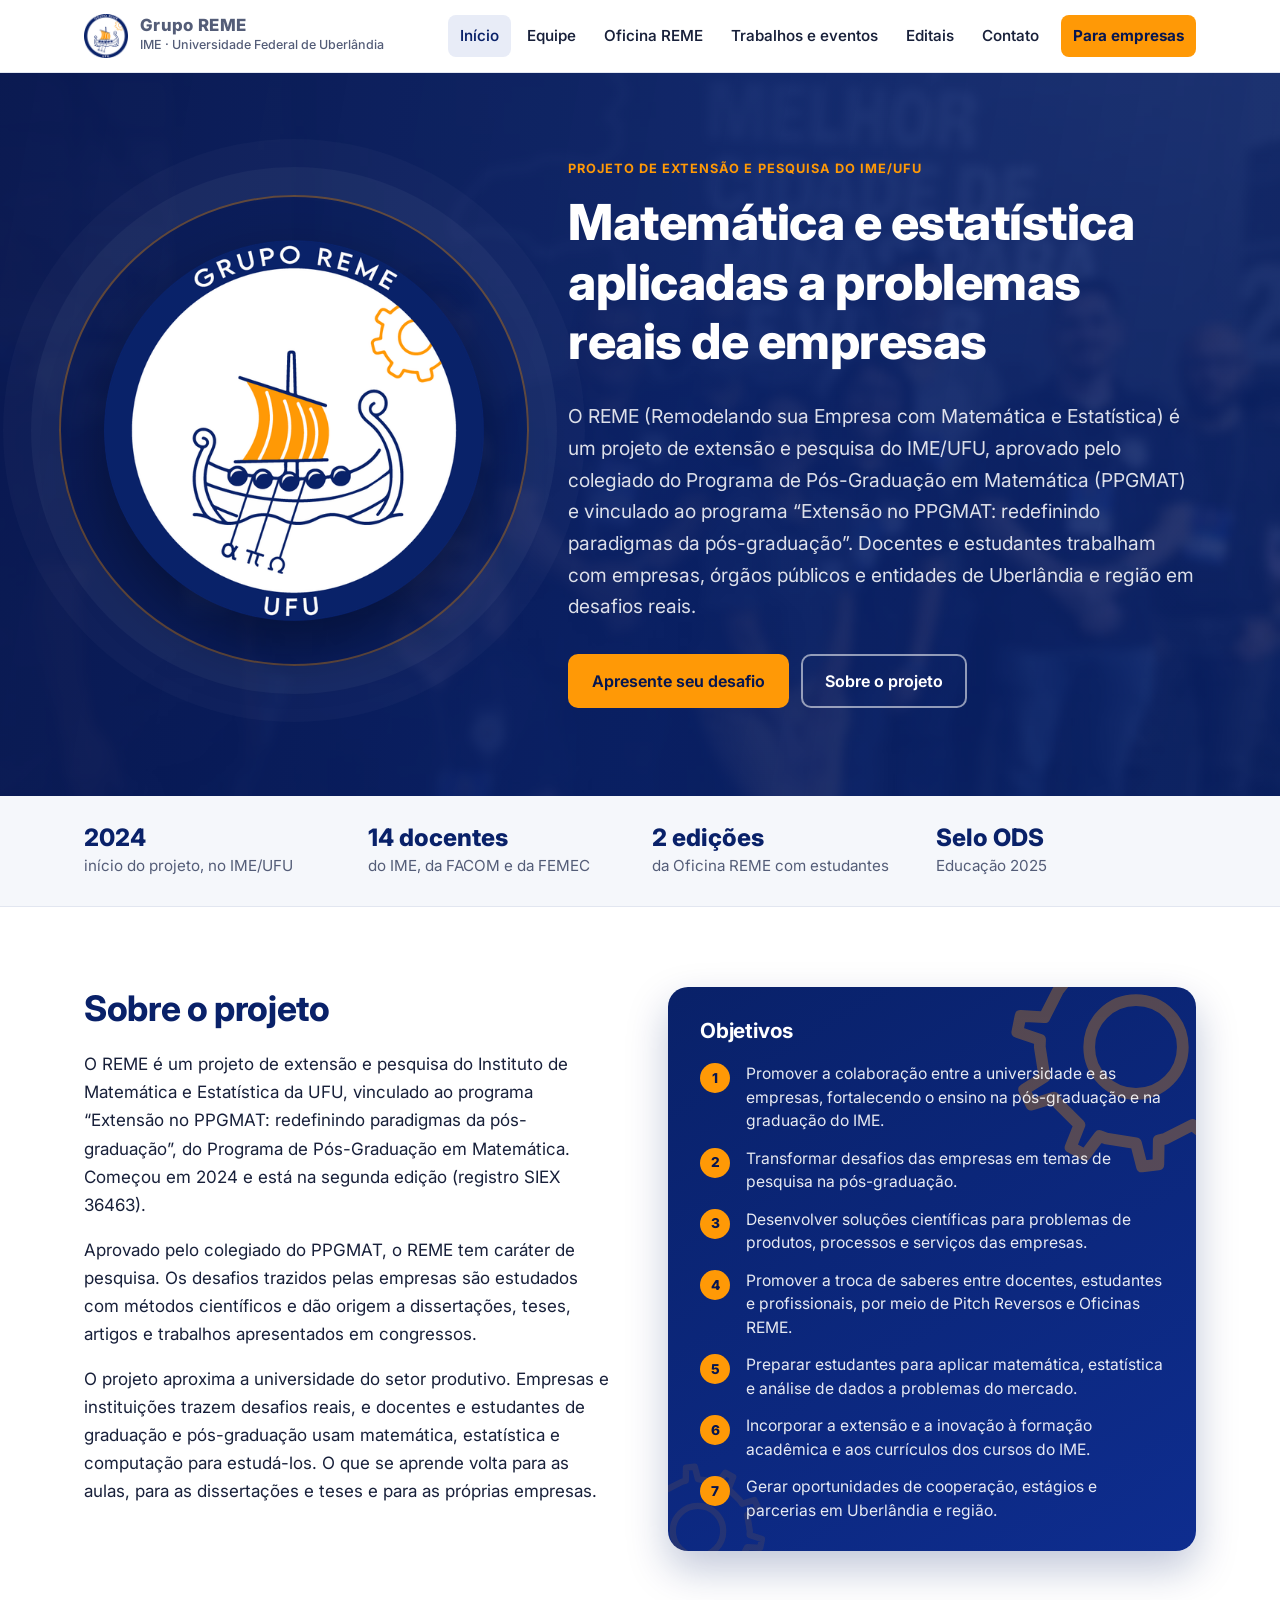
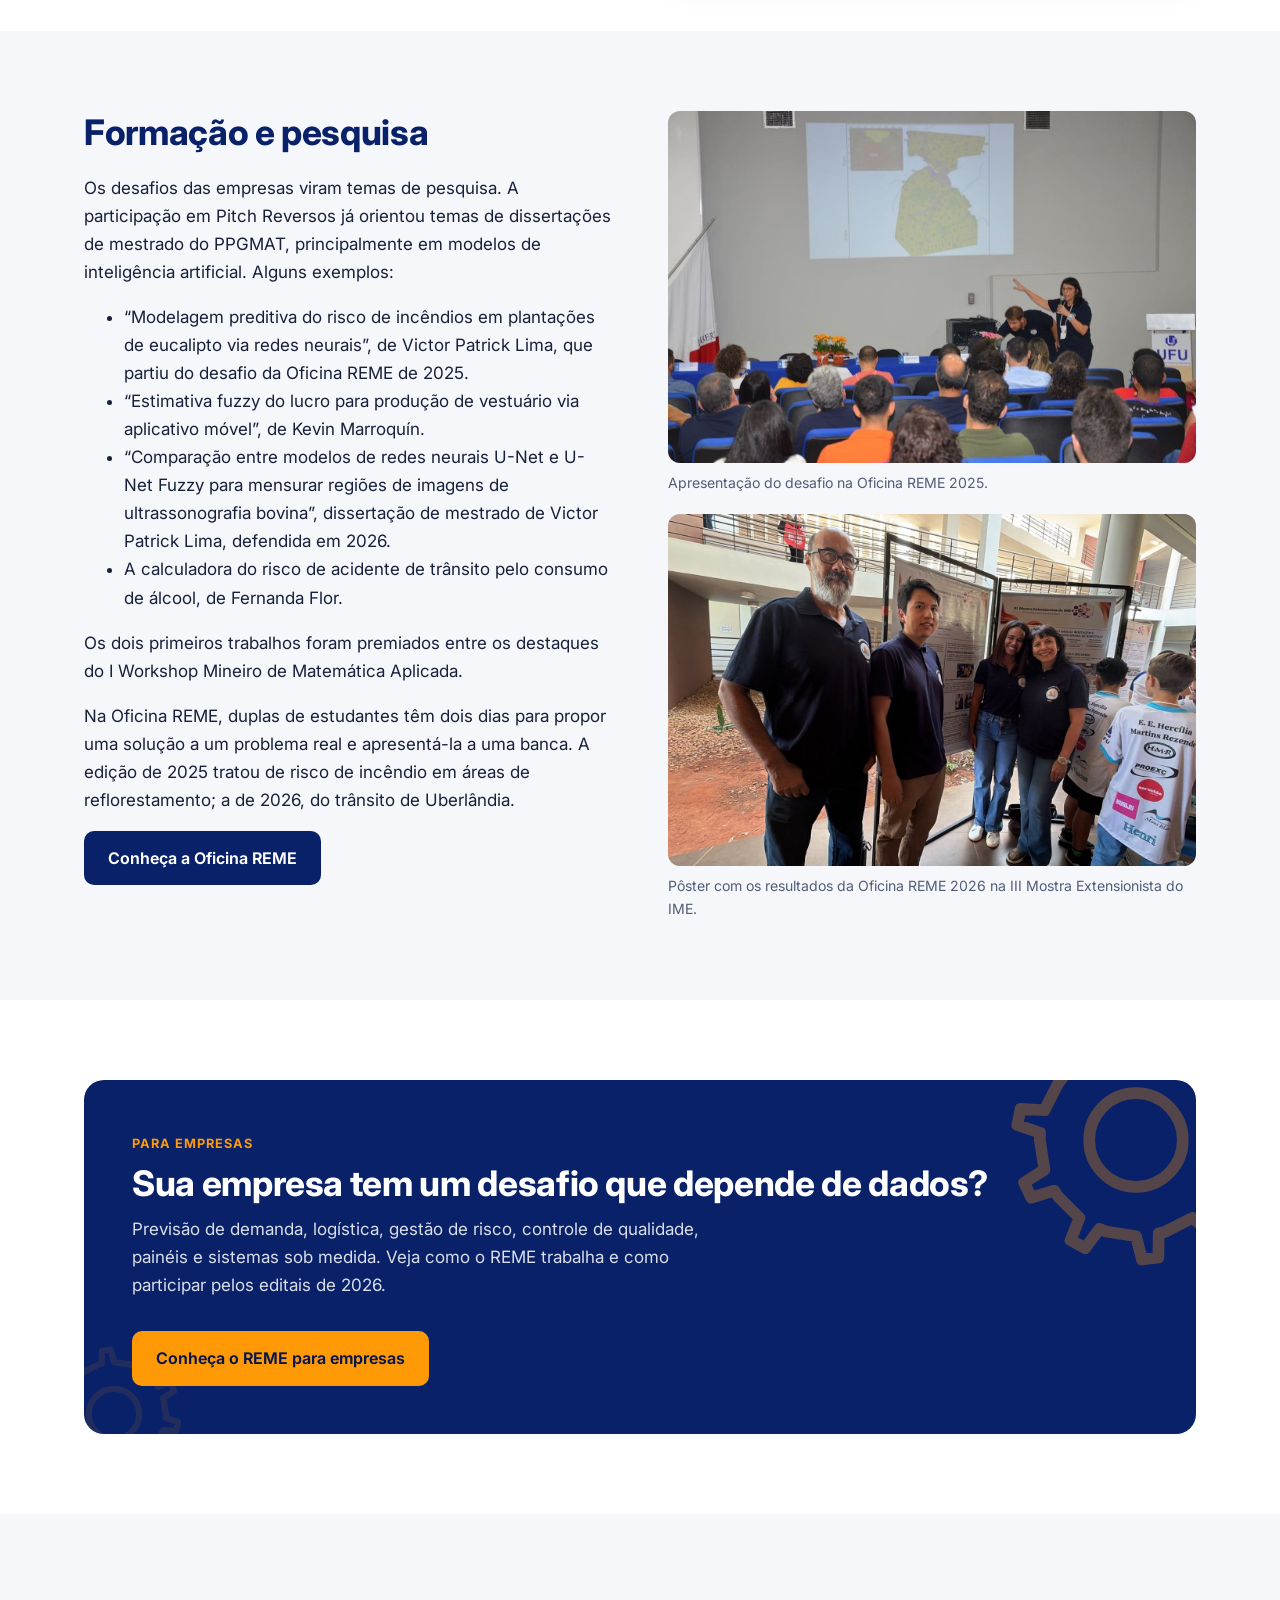
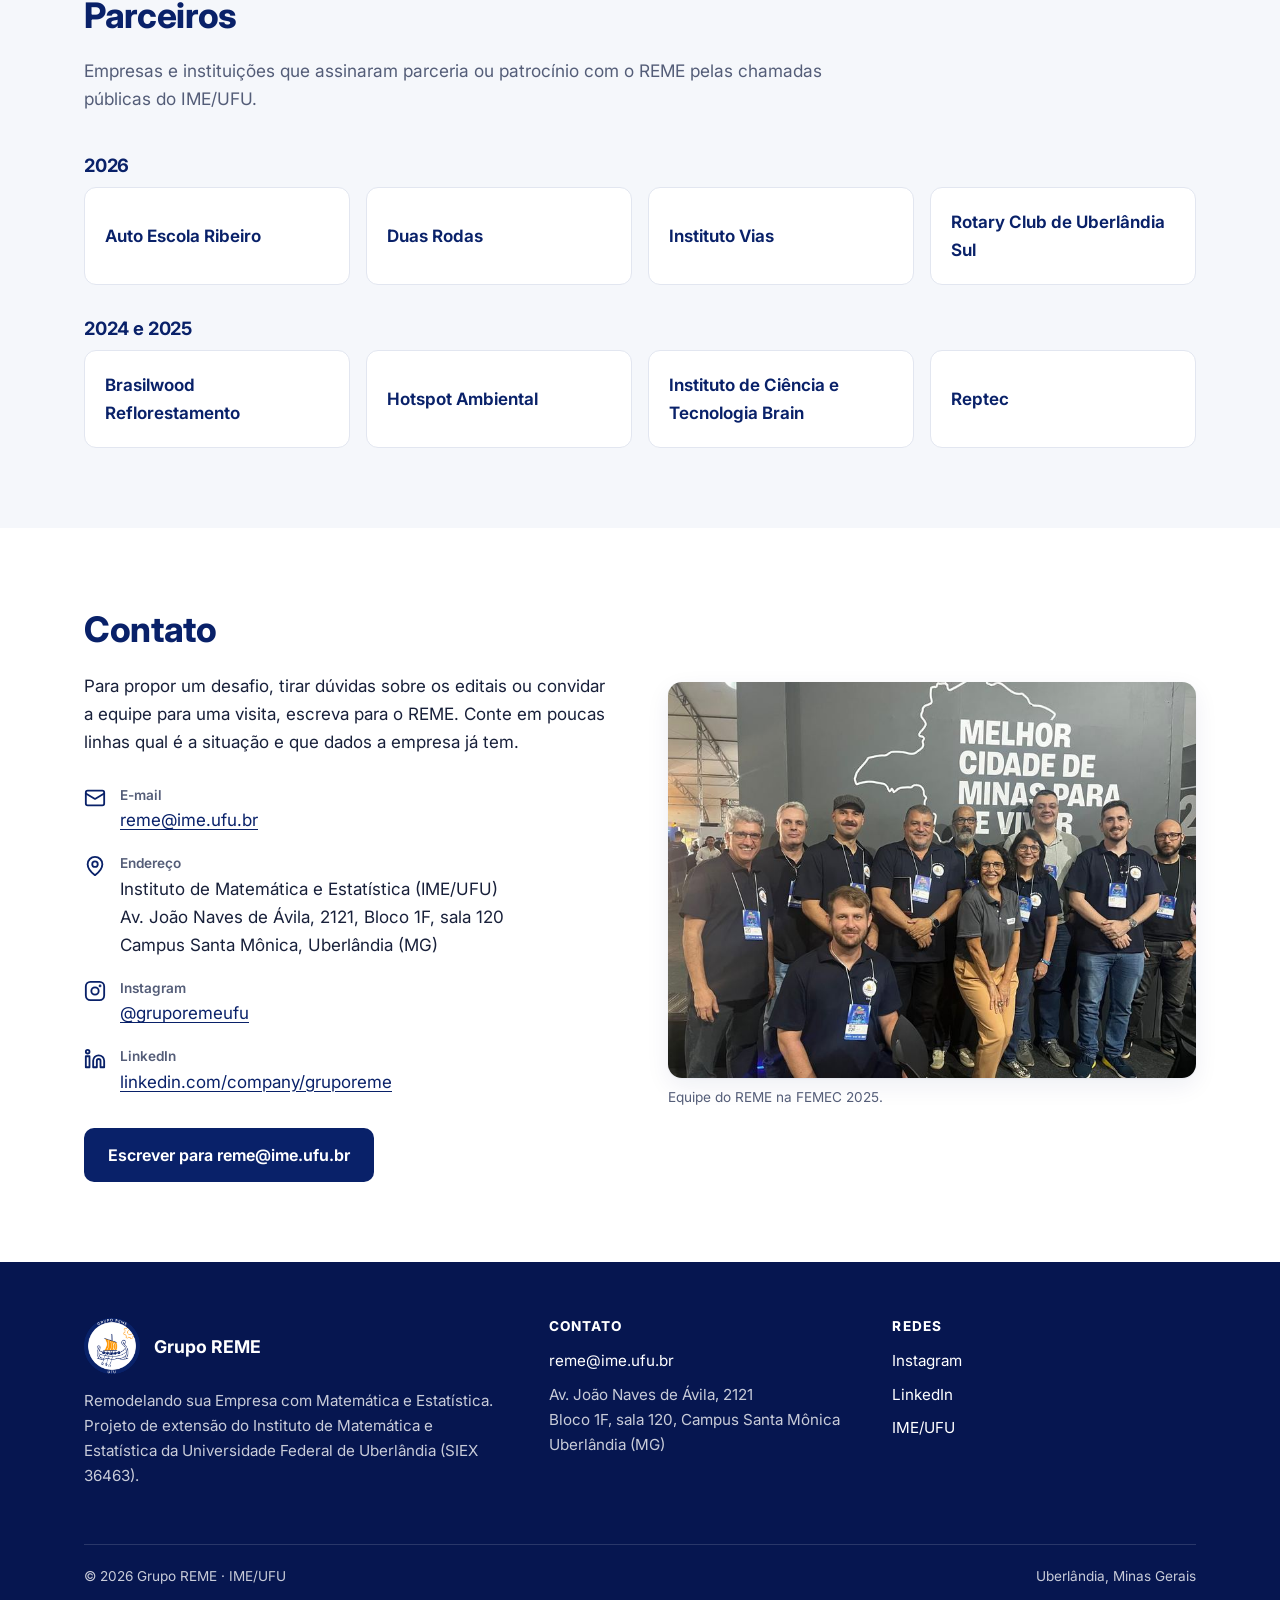
==== commit ba34d2ad: "Cria a página Para empresas e encurta a página inicial - Nova página empresas.html com O que fazemos" ====
--- a/index.html
+++ b/index.html
@@ -71,12 +71,12 @@
     <nav class="nav" id="nav" aria-label="Principal">
       <ul>
         <li><a href="index.html" aria-current="page">Início</a></li>
-        <li><a href="index.html#servicos">O que fazemos</a></li>
         <li><a href="quemsomos.html">Equipe</a></li>
         <li><a href="oficinas.html">Oficina REME</a></li>
         <li><a href="projetos.html">Trabalhos e eventos</a></li>
         <li><a href="editais.html">Editais</a></li>
-        <li><a class="nav-cta" href="index.html#contato">Contato</a></li>
+        <li><a href="index.html#contato">Contato</a></li>
+        <li><a class="nav-cta" href="empresas.html">Para empresas</a></li>
       </ul>
     </nav>
   </div>
@@ -92,8 +92,8 @@
       <h1>Matemática e estatística aplicadas a problemas reais de empresas</h1>
       <p class="lead">O REME (Remodelando sua Empresa com Matemática e Estatística) é um projeto de extensão e pesquisa do IME/UFU, aprovado pelo colegiado do Programa de Pós-Graduação em Matemática (PPGMAT) e vinculado ao programa “Extensão no PPGMAT: redefinindo paradigmas da pós-graduação”. Docentes e estudantes trabalham com empresas, órgãos públicos e entidades de Uberlândia e região em desafios reais.</p>
       <div class="btn-row">
-        <a class="btn btn-primary" href="#contato">Apresente seu problema</a>
-        <a class="btn btn-ghost" href="#como-funciona">Como funciona</a>
+        <a class="btn btn-primary" href="empresas.html">Apresente seu desafio</a>
+        <a class="btn btn-ghost" href="#sobre">Sobre o projeto</a>
       </div>
     </div>
   </div>
@@ -118,9 +118,9 @@
       <p>Aprovado pelo colegiado do PPGMAT, o REME tem caráter de pesquisa. Os desafios trazidos pelas empresas são estudados com métodos científicos e dão origem a dissertações, teses, artigos e trabalhos apresentados em congressos.</p>
       <p>O projeto aproxima a universidade do setor produtivo. Empresas e instituições trazem desafios reais, e docentes e estudantes de graduação e pós-graduação usam matemática, estatística e computação para estudá-los. O que se aprende volta para as aulas, para as dissertações e teses e para as próprias empresas.</p>
     </div>
-    <div class="card">
+    <div class="objectives gear-mark">
       <h3>Objetivos</h3>
-      <ul>
+      <ol>
         <li>Promover a colaboração entre a universidade e as empresas, fortalecendo o ensino na pós-graduação e na graduação do IME.</li>
         <li>Transformar desafios das empresas em temas de pesquisa na pós-graduação.</li>
         <li>Desenvolver soluções científicas para problemas de produtos, processos e serviços das empresas.</li>
@@ -128,7 +128,7 @@
         <li>Preparar estudantes para aplicar matemática, estatística e análise de dados a problemas do mercado.</li>
         <li>Incorporar a extensão e a inovação à formação acadêmica e aos currículos dos cursos do IME.</li>
         <li>Gerar oportunidades de cooperação, estágios e parcerias em Uberlândia e região.</li>
-      </ul>
+      </ol>
     </div>
   </div>
 </section>
@@ -148,108 +148,34 @@
       <p>Na Oficina REME, duplas de estudantes têm dois dias para propor uma solução a um problema real e apresentá-la a uma banca. A edição de 2025 tratou de risco de incêndio em áreas de reflorestamento; a de 2026, do trânsito de Uberlândia.</p>
       <a class="btn btn-navy" href="oficinas.html">Conheça a Oficina REME</a>
     </div>
-    <div class="gallery" style="grid-template-columns:1fr">
+    <div class="photo-stack">
       <figure>
-        <img src="assets/img/oficina-2025/dsc_5383-800.jpg" srcset="assets/img/oficina-2025/dsc_5383-800.jpg 800w, assets/img/oficina-2025/dsc_5383.jpg 1600w" sizes="(max-width: 860px) 100vw, 540px" alt="Estudante apresenta mapa de regiões com maior risco de incêndio durante a Oficina REME 2025" loading="lazy" width="800" height="530" style="border-radius:12px">
+        <img src="assets/img/oficina-2025/dsc_5383-800.jpg" srcset="assets/img/oficina-2025/dsc_5383-800.jpg 800w, assets/img/oficina-2025/dsc_5383.jpg 1600w" sizes="(max-width: 860px) 100vw, 540px" alt="Estudante apresenta mapa de regiões com maior risco de incêndio durante a Oficina REME 2025" loading="lazy" width="800" height="530">
         <figcaption>Apresentação do desafio na Oficina REME 2025.</figcaption>
       </figure>
-    </div>
-  </div>
-</section>
-
-<section class="section" id="servicos">
-  <div class="container">
-    <div class="section-head">
-      <h2>O que fazemos</h2>
-      <p>Trabalhamos com perguntas que dependem de dados e que uma empresa precisa responder para decidir. Os exemplos abaixo mostram os tipos de problema em que a equipe tem experiência.</p>
-    </div>
-    <div class="grid grid-4">
-      <article class="card">
-        <div class="icon"><svg viewBox="0 0 24 24" fill="none" stroke="currentColor" stroke-width="2" stroke-linecap="round" stroke-linejoin="round" aria-hidden="true"><path d="M3 3v18h18"/><path d="m7 15 4-4 3 3 6-6"/></svg></div>
-        <h3>Clientes e mercado</h3>
-        <ul>
-          <li>Previsão de demanda e de vendas</li>
-          <li>Definição de preços</li>
-          <li>Segmentação e retenção de clientes</li>
-        </ul>
-      </article>
-      <article class="card">
-        <div class="icon"><svg viewBox="0 0 24 24" fill="none" stroke="currentColor" stroke-width="2" stroke-linecap="round" stroke-linejoin="round" aria-hidden="true"><circle cx="6" cy="19" r="3"/><circle cx="18" cy="5" r="3"/><path d="M9 19h8.5a3.5 3.5 0 0 0 0-7h-11a3.5 3.5 0 0 1 0-7H15"/></svg></div>
-        <h3>Operações e logística</h3>
-        <ul>
-          <li>Rotas e distribuição de cargas</li>
-          <li>Planejamento da produção e corte de materiais</li>
-          <li>Manutenção preditiva com dados de sensores</li>
-        </ul>
-      </article>
-      <article class="card">
-        <div class="icon"><svg viewBox="0 0 24 24" fill="none" stroke="currentColor" stroke-width="2" stroke-linecap="round" stroke-linejoin="round" aria-hidden="true"><path d="M12 22s8-4 8-10V5l-8-3-8 3v7c0 6 8 10 8 10Z"/><path d="M12 8v4"/><path d="M12 16h.01"/></svg></div>
-        <h3>Gestão de risco</h3>
-        <ul>
-          <li>Risco de crédito e inadimplência</li>
-          <li>Eventos extremos, clima e ambiente</li>
-          <li>Controle estatístico de processos</li>
-        </ul>
-      </article>
-      <article class="card">
-        <div class="icon"><svg viewBox="0 0 24 24" fill="none" stroke="currentColor" stroke-width="2" stroke-linecap="round" stroke-linejoin="round" aria-hidden="true"><rect x="2" y="3" width="20" height="14" rx="2"/><path d="M8 21h8M12 17v4"/><path d="m9 8-2 2 2 2M15 8l2 2-2 2"/></svg></div>
-        <h3>Tecnologia sob medida</h3>
-        <ul>
-          <li>Painéis para acompanhar indicadores</li>
-          <li>Leitura automática de imagens e documentos</li>
-          <li>Sistemas que colocam os modelos em uso</li>
-        </ul>
-      </article>
-    </div>
-
-    <h3 style="margin-top:48px">Áreas de atuação da equipe</h3>
-    <ul class="tags">
-      <li>Estatística aplicada</li>
-      <li>Ciência de dados</li>
-      <li>Aprendizado de máquina</li>
-      <li>Inferência bayesiana</li>
-      <li>Modelagem matemática</li>
-      <li>Otimização</li>
-      <li>Inteligência computacional e sistemas fuzzy</li>
-      <li>Mecânica dos fluidos computacional</li>
-      <li>Análise de sinais</li>
-      <li>Acústica e controle de ruído</li>
-      <li>Manutenção preditiva e projeto de máquinas</li>
-      <li>Criptografia e teoria de códigos</li>
-      <li>Desenvolvimento de software</li>
-    </ul>
-  </div>
-</section>
-
-<section class="section alt" id="como-funciona">
-  <div class="container">
-    <div class="section-head">
-      <h2>Como trabalhamos com as empresas</h2>
-      <p>O ponto de partida é sempre um desafio real, apresentado pela própria empresa ou instituição.</p>
-    </div>
-    <ol class="steps">
-      <li>
-        <h3>Pitch Reverso</h3>
-        <p>A empresa apresenta seus desafios a docentes e estudantes, na UFU ou em encontros de inovação da cidade.</p>
-      </li>
-      <li>
-        <h3>Reuniões e visitas</h3>
-        <p>A equipe conhece o processo e os dados disponíveis e define com a empresa o problema a ser estudado.</p>
-      </li>
-      <li>
-        <h3>Oficinas e projetos</h3>
-        <p>O problema é estudado pela equipe, em Oficinas REME com estudantes ou em dissertações e teses.</p>
-      </li>
-      <li>
-        <h3>Resultados</h3>
-        <p>A empresa recebe as propostas e os resultados, e a parceria pode seguir em novos projetos.</p>
-      </li>
-    </ol>
-  </div>
-</section>
-
-
-<section class="section" id="parceiros">
+      <figure>
+        <img src="assets/img/eventos-2026/3913.jpg" alt="Integrantes do REME na sessão de pôsteres da III Mostra Extensionista do IME" loading="lazy" width="1600" height="900">
+        <figcaption>Pôster com os resultados da Oficina REME 2026 na III Mostra Extensionista do IME.</figcaption>
+      </figure>
+    </div>
+  </div>
+</section>
+
+<section class="section" id="empresas">
+  <div class="container">
+    <div class="cta-band cta-empresas gear-mark">
+      <div>
+        <span class="eyebrow">Para empresas</span>
+        <h2>Sua empresa tem um desafio que depende de dados?</h2>
+        <p>Previsão de demanda, logística, gestão de risco, controle de qualidade, painéis e sistemas sob medida. Veja como o REME trabalha e como participar pelos editais de 2026.</p>
+      </div>
+      <a class="btn btn-primary" href="empresas.html">Conheça o REME para empresas</a>
+    </div>
+  </div>
+</section>
+
+
+<section class="section alt" id="parceiros">
   <div class="container">
     <div class="section-head">
       <h2>Parceiros</h2>
@@ -272,20 +198,6 @@
   </div>
 </section>
 
-<section class="section alt" id="participar">
-  <div class="container split">
-    <div>
-      <h2>Como sua empresa pode participar</h2>
-      <p>A participação é formalizada por chamadas públicas do IME/UFU. Em 2026 estão abertas duas: o <a href="editais.html">Edital DIRIME nº 8/2026</a>, para empresas que queiram apresentar desafios e participar das ações do REME, e o <a href="editais.html">Edital DIRIME nº 5/2026</a>, para o patrocínio das atividades, com contrapartidas ao patrocinador.</p>
-      <p>Quando um desafio se transforma em projeto de pesquisa e desenvolvimento, o escopo, o prazo e as condições financeiras são definidos em conjunto com a empresa e a UFU.</p>
-    </div>
-    <div class="note">
-      <h3>Lei do Bem</h3>
-      <p>Empresas tributadas pelo lucro real podem ter benefício fiscal ao investir em projetos de pesquisa e inovação com universidades públicas como a UFU (Lei nº 11.196/2005, art. 19-A). O enquadramento depende do tipo de projeto e do regime tributário de cada empresa e deve ser avaliado com a contabilidade.</p>
-    </div>
-  </div>
-</section>
-
 <section class="section" id="contato">
   <div class="container split contact">
     <div>
--- a/assets/css/site.css
+++ b/assets/css/site.css
@@ -319,3 +319,44 @@
 h4 { color: var(--navy); font-size: 1rem; font-weight: 700; margin: 0 0 .4em; }
 .card h4 + p { color: var(--ink); }
 .card p + h4 { margin-top: 1.2em; }
+
+/* Menu: "Para empresas" em laranja para se destacar */
+.nav .nav-cta { background: var(--orange); color: var(--navy-deep); font-weight: 700; }
+.nav .nav-cta:hover { background: #ffad3a; color: var(--navy-deep); }
+.nav .nav-cta[aria-current="page"] { background: var(--orange); color: var(--navy-deep); box-shadow: inset 0 0 0 2px var(--navy-deep); }
+
+/* Marca d'água com a engrenagem do logo */
+.gear-mark { position: relative; overflow: hidden; isolation: isolate; }
+.gear-mark::before, .gear-mark::after {
+  content: ""; position: absolute; z-index: -1; pointer-events: none;
+  background: url("../img/engrenagem.svg") center / contain no-repeat;
+}
+.gear-mark::before { width: 260px; height: 260px; top: -70px; right: -70px; opacity: .3; animation: gear-spin 60s linear infinite; }
+.gear-mark::after { width: 140px; height: 140px; bottom: -50px; left: -40px; opacity: .1; animation: gear-spin 45s linear infinite reverse; }
+@keyframes gear-spin { to { transform: rotate(360deg); } }
+@media (prefers-reduced-motion: reduce) { .gear-mark::before, .gear-mark::after { animation: none; } }
+
+/* Cartão de objetivos */
+.objectives {
+  background: linear-gradient(150deg, var(--navy) 0%, #0e2d8f 100%);
+  color: #fff; border-radius: 20px; padding: 32px 32px 28px; box-shadow: 0 18px 40px rgba(9, 33, 105, .25);
+}
+.objectives h3 { color: #fff; font-size: 1.3rem; margin-bottom: 18px; }
+.objectives ol { list-style: none; margin: 0; padding: 0; counter-reset: obj; display: grid; gap: 14px; }
+.objectives li { counter-increment: obj; display: grid; grid-template-columns: 34px 1fr; gap: 12px; align-items: start; color: rgba(255, 255, 255, .9); font-size: .98rem; line-height: 1.5; }
+.objectives li::before {
+  content: counter(obj); width: 30px; height: 30px; border-radius: 50%; display: grid; place-items: center;
+  background: var(--orange); color: var(--navy-deep); font-weight: 800; font-size: .85rem; margin-top: 1px;
+}
+
+/* Chamada para empresas e topo da página Para empresas */
+.cta-empresas { position: relative; }
+.cta-empresas .eyebrow { margin-bottom: 8px; }
+.page-head-accent { background: linear-gradient(120deg, var(--navy-deep) 0%, var(--navy) 60%, #12339e 100%); padding: 72px 0 64px; }
+.page-head-accent h1 { font-size: clamp(2rem, 4vw, 3rem); max-width: 18em; }
+
+/* Duas fotos empilhadas na seção Formação e pesquisa */
+.photo-stack { display: grid; gap: 20px; }
+.photo-stack img { border-radius: 12px; width: 100%; aspect-ratio: 3 / 2; object-fit: cover; }
+.photo-stack figure { margin: 0; }
+.photo-stack figcaption { font-size: .88rem; color: var(--muted); margin-top: 8px; }
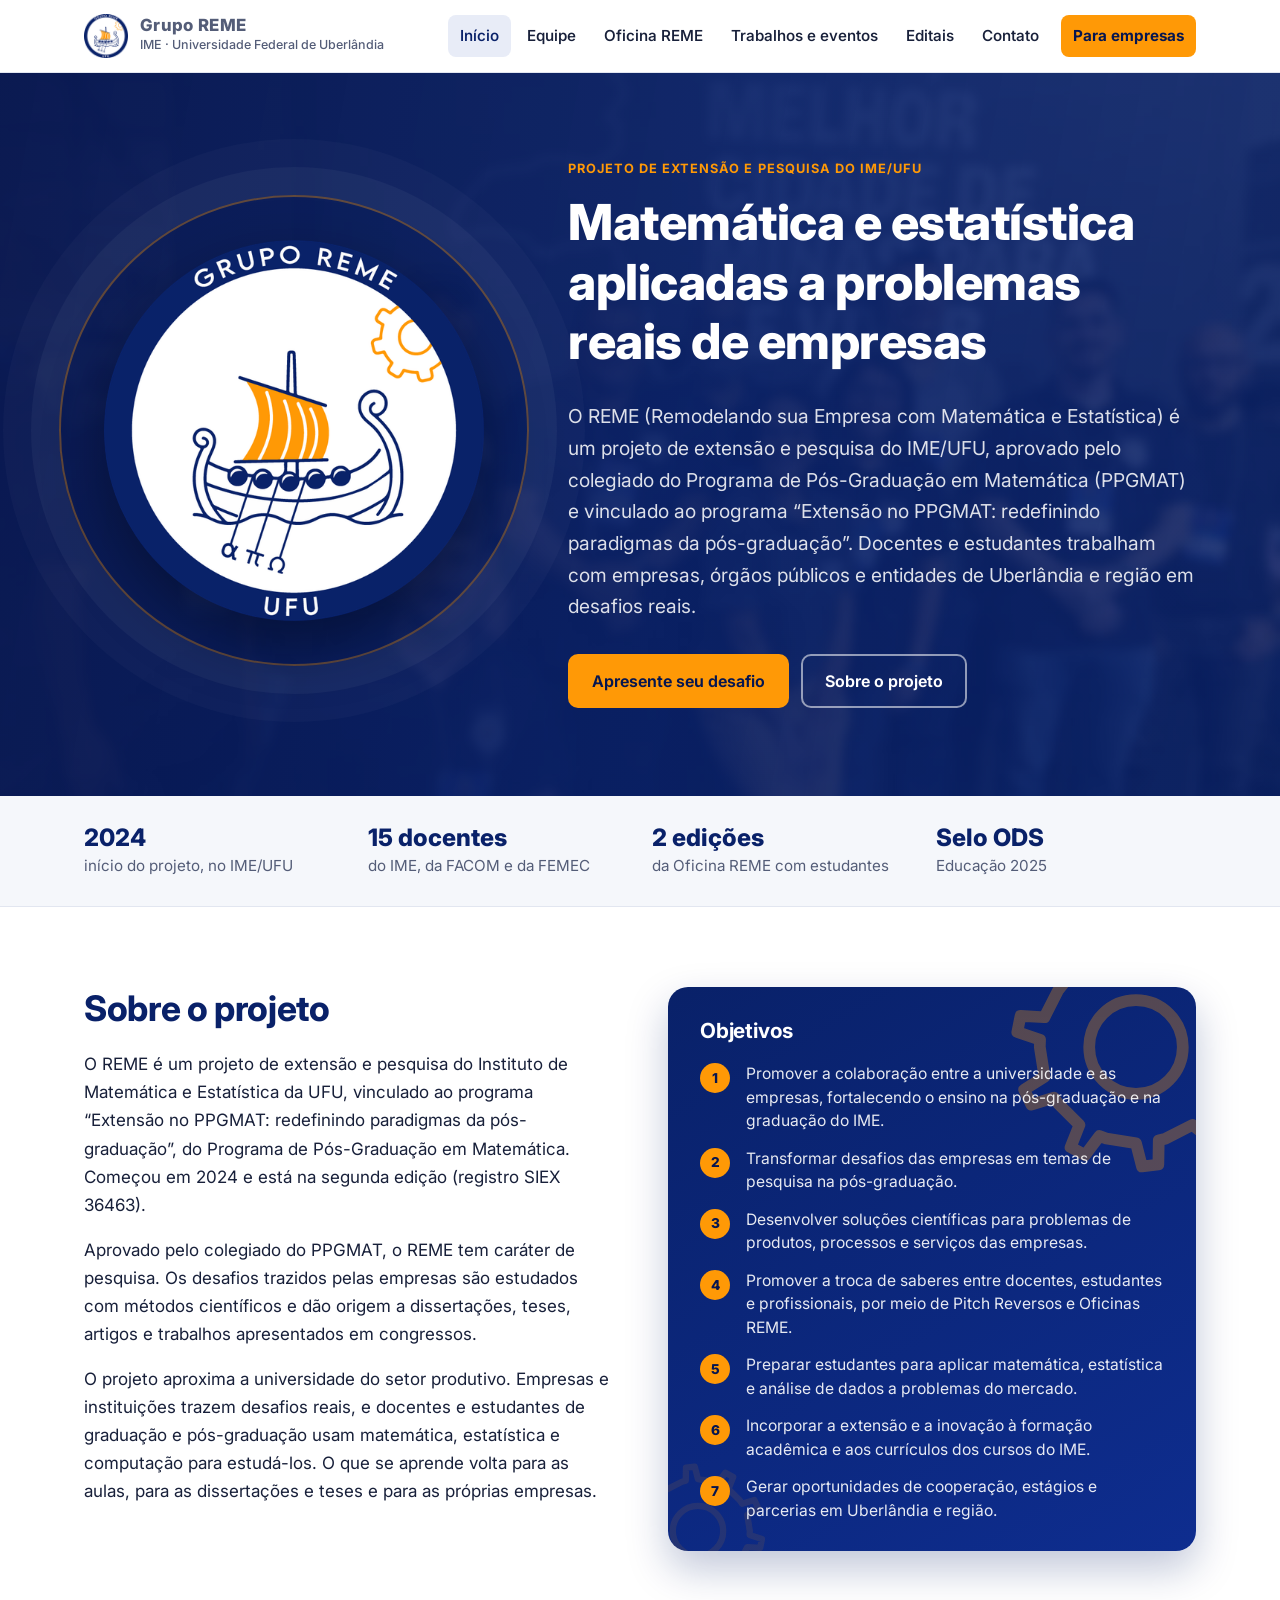
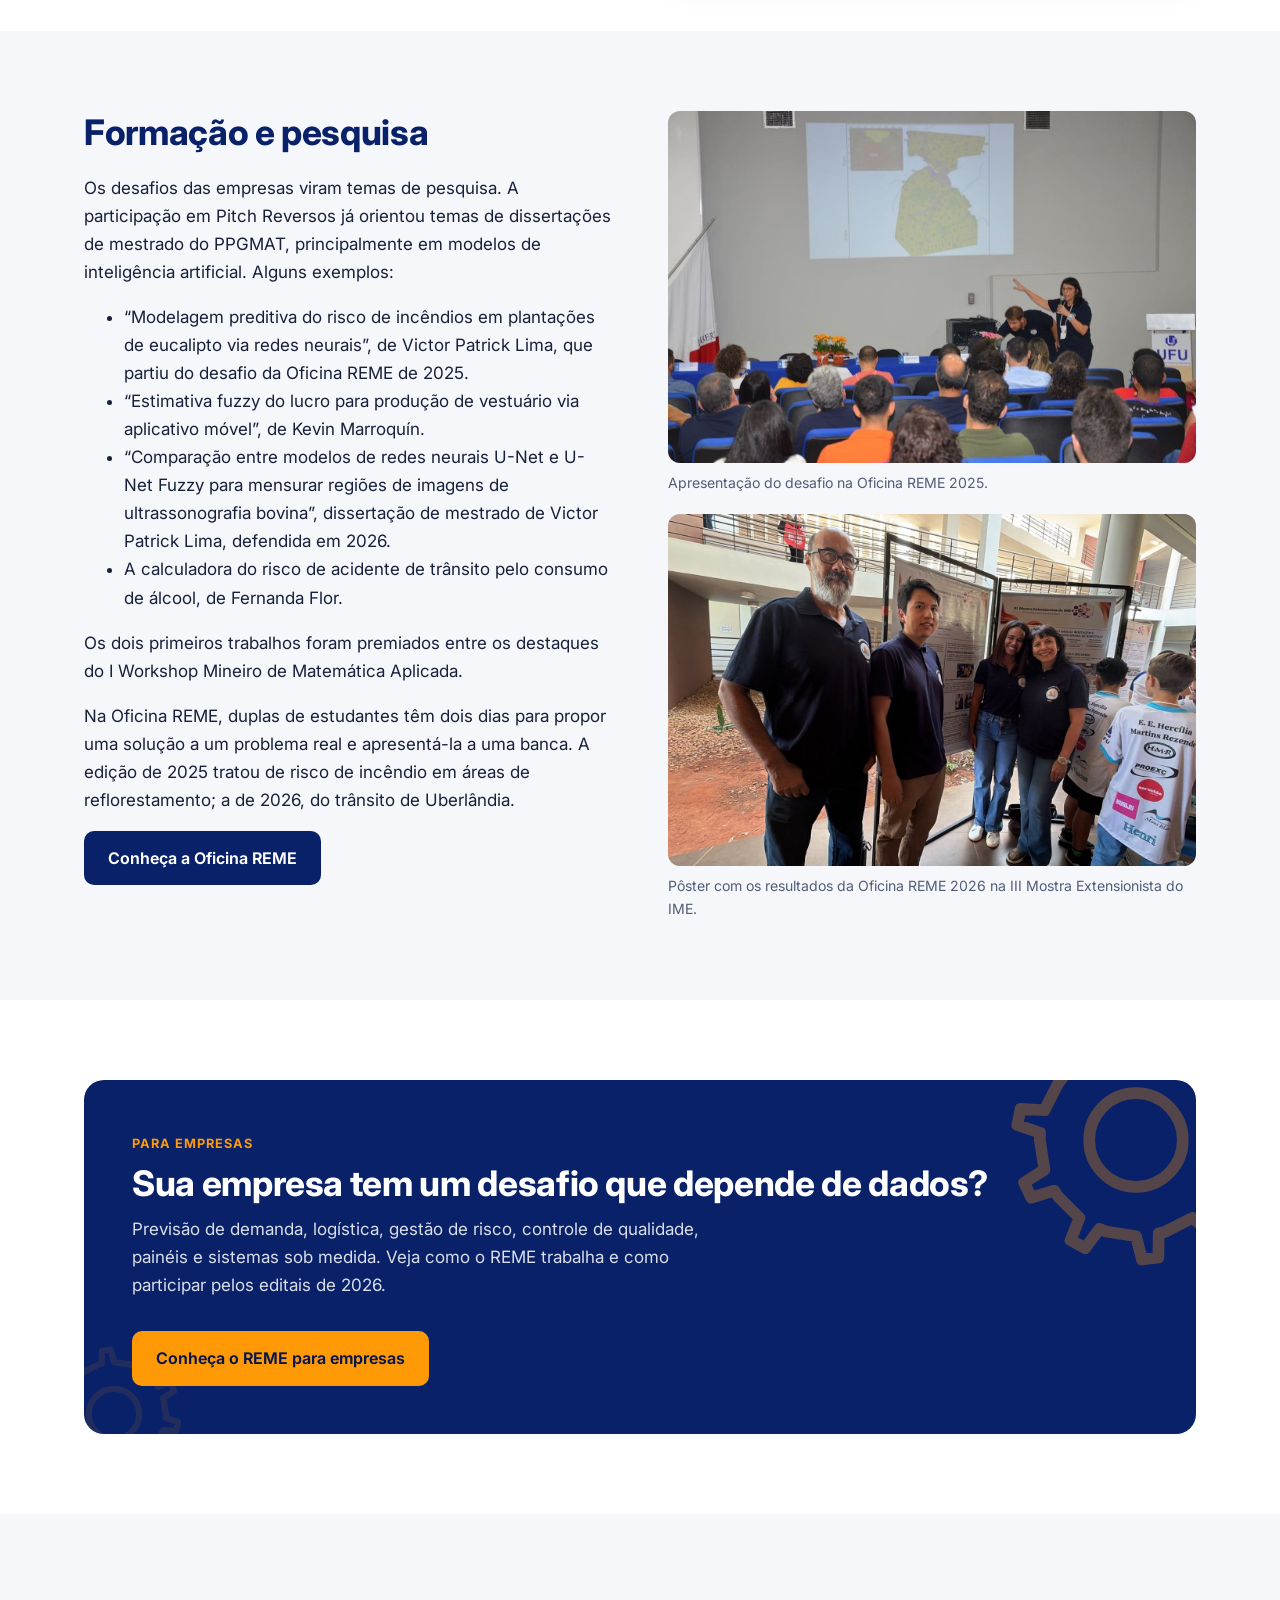
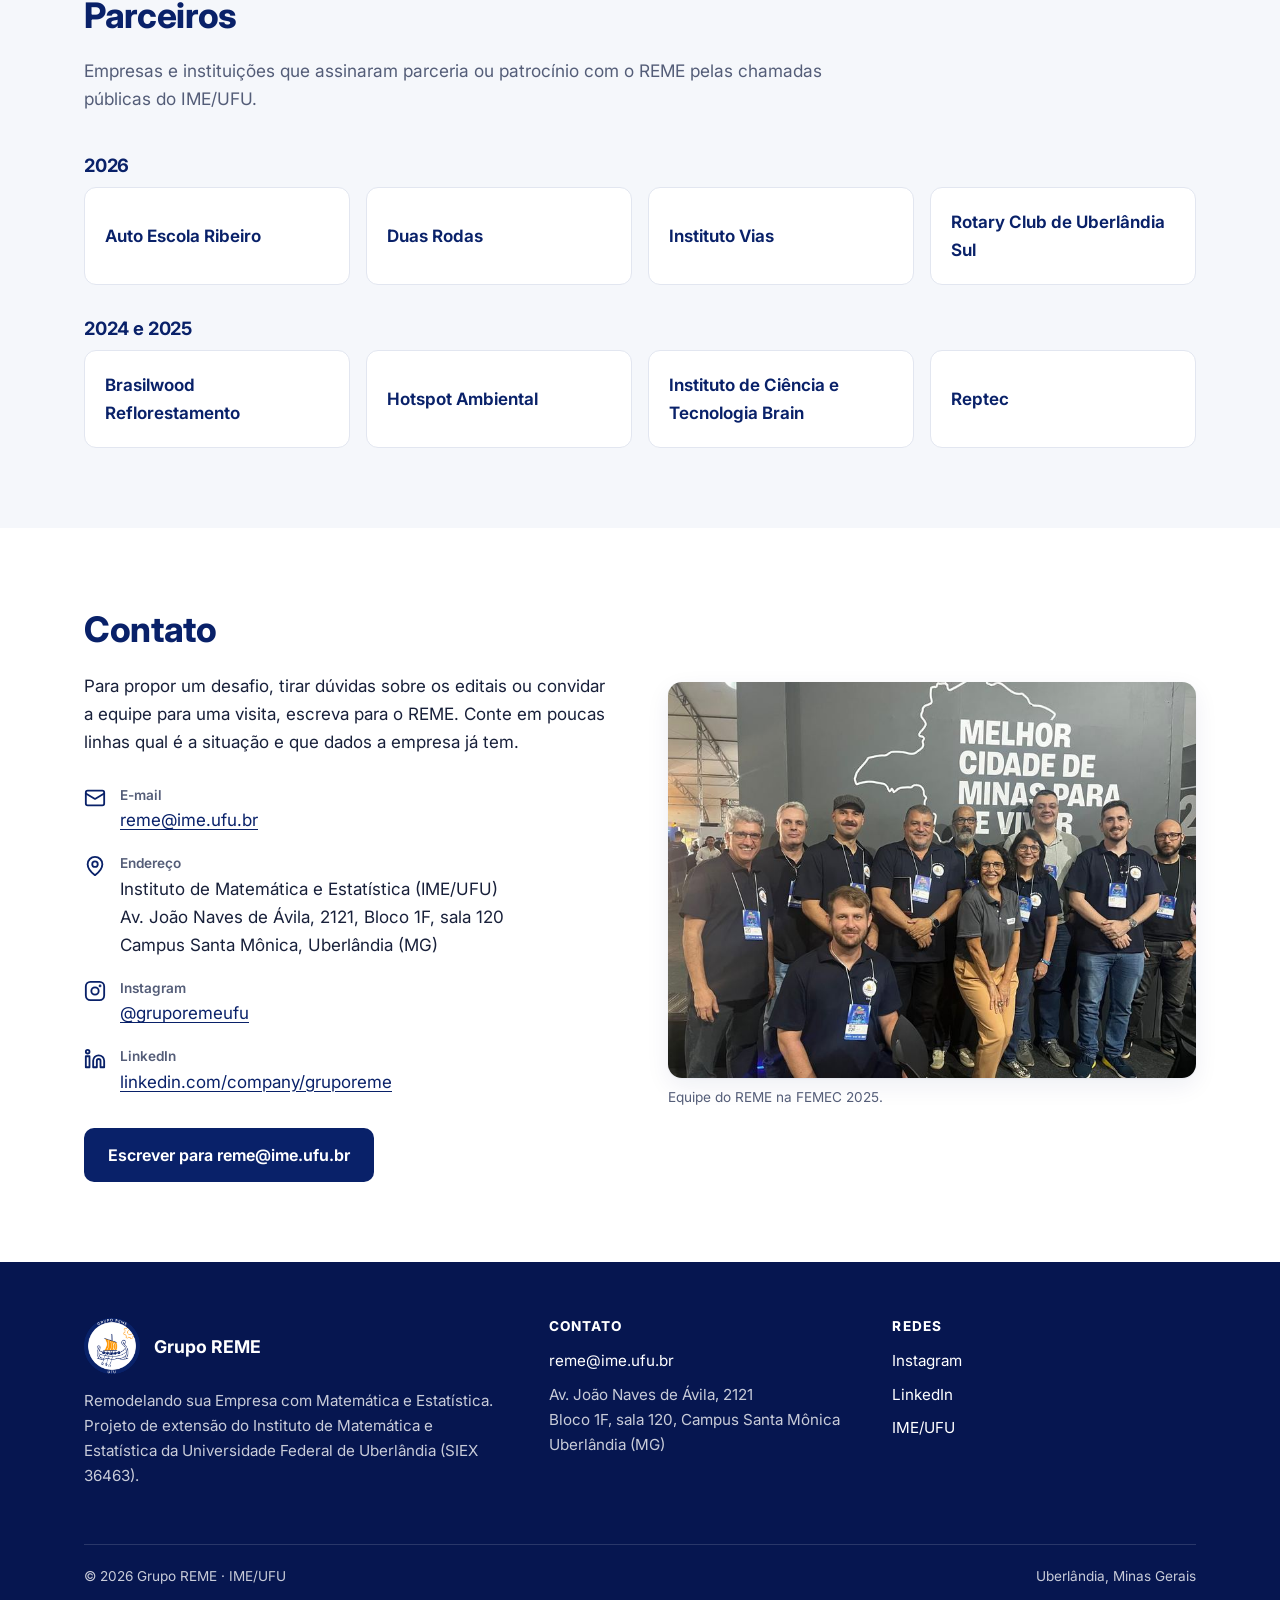
==== commit 80dcc015: "Adiciona o professor Eduardo Machado Silva à equipe Inclui o cartão do Eduardo na página Equipe, com" ====
--- a/index.html
+++ b/index.html
@@ -25,7 +25,7 @@
 <link rel="preconnect" href="https://fonts.googleapis.com">
 <link rel="preconnect" href="https://fonts.gstatic.com" crossorigin>
 <link href="https://fonts.googleapis.com/css2?family=Inter:wght@400..800&display=swap" rel="stylesheet">
-<link rel="stylesheet" href="assets/css/site.css">
+<link rel="stylesheet" href="assets/css/site.css?v=20261026">
 <script type="application/ld+json">
 {
   "@context": "https://schema.org",
@@ -59,6 +59,14 @@
 </head>
 <body>
 <a class="skip-link" href="#conteudo">Pular para o conteúdo</a>
+<div class="announce" data-until="2026-11-25">
+  <div class="container">
+    <span class="announce-tag">25 nov</span>
+    <span class="announce-text">Pitch Reverso REME e estande Paz no Trânsito no II Encontro de Extensão da Pós-Graduação da UFU</span>
+    <span class="announce-short">Pitch Reverso e estande do REME</span>
+    <a href="index.html#proximos-eventos">Saiba mais</a>
+  </div>
+</div>
 <header class="site-header">
   <div class="container">
     <a class="brand" href="index.html">
@@ -103,10 +111,47 @@
   <div class="container">
     <ul>
       <li><strong>2024</strong><span>início do projeto, no IME/UFU</span></li>
-      <li><strong>14 docentes</strong><span>do IME, da FACOM e da FEMEC</span></li>
+      <li><strong>15 docentes</strong><span>do IME, da FACOM e da FEMEC</span></li>
       <li><strong>2 edições</strong><span>da Oficina REME com estudantes</span></li>
       <li><strong>Selo ODS</strong><span>Educação 2025</span></li>
     </ul>
+  </div>
+</section>
+
+<section class="section upcoming" id="proximos-eventos" data-hide-empty>
+  <div class="container">
+    <div class="section-head">
+      <span class="eyebrow">Agenda</span>
+      <h2>Próximos eventos</h2>
+      <p>No dia 25 de novembro, o REME participa do <a href="https://eventos.ufu.br/2-encontro-extensao-pos-graduacao-ufu">II Encontro de Extensão da Pós-Graduação da UFU</a> com duas atividades abertas ao público.</p>
+    </div>
+    <div class="upcoming-list">
+      <article class="upcoming-card" data-until="2026-11-25">
+        <button type="button" class="upcoming-art" data-full="assets/img/proximos/pitch-reverso-2026.jpg" aria-label="Ampliar a arte do Pitch Reverso"><img src="assets/img/proximos/pitch-reverso-2026-480.jpg" alt="Arte de divulgação do Pitch Reverso do Grupo REME, 25 de novembro, das 14h às 18h, no Auditório 5O-C" loading="lazy" width="446" height="600"></button>
+        <div class="upcoming-body">
+          <p class="upcoming-date"><strong>25 nov</strong> quarta-feira · 14h às 18h</p>
+          <h3>Pitch Reverso REME</h3>
+          <p>Empresas apresentam desafios reais, e docentes, estudantes e profissionais discutem caminhos para resolvê-los com matemática e estatística. Participantes recebem certificado.</p>
+          <p class="upcoming-place">Local: Auditório do bloco 5O-C, Campus Santa Mônica</p>
+          <div class="btn-row">
+            <a class="btn btn-navy" href="https://forms.gle/DLhQ2zyj29S6vPfH8">Inscreva-se</a>
+            <a class="btn btn-outline" href="empresas.html">Sua empresa quer apresentar um desafio?</a>
+          </div>
+        </div>
+      </article>
+      <article class="upcoming-card" data-until="2026-11-25">
+        <button type="button" class="upcoming-art" data-full="assets/img/proximos/paz-no-transito-2026.jpg" aria-label="Ampliar a arte do estande Paz no Trânsito"><img src="assets/img/proximos/paz-no-transito-2026-480.jpg" alt="Arte de divulgação do estande Paz no Trânsito: Modelagem Matemática do Risco de Acidentes, 25 de novembro, das 9h às 17h" loading="lazy" width="480" height="600"></button>
+        <div class="upcoming-body">
+          <p class="upcoming-date"><strong>25 nov</strong> quarta-feira · 9h às 17h</p>
+          <h3>Estande Paz no Trânsito: Modelagem Matemática do Risco de Acidentes</h3>
+          <p>Os vencedores da Oficina REME 2026 apresentam suas soluções para dois problemas do trânsito de Uberlândia: desviar dos alagamentos da Rondon Pacheco e escolher pontos de mobilização da SETTRAN. Os visitantes também podem experimentar o óculos que simula os efeitos do álcool ao volante.</p>
+          <p class="upcoming-place">Local: Centro Esportivo Universitário da UFU, Campus Santa Mônica</p>
+          <div class="btn-row">
+            <a class="btn btn-navy" href="oficinas.html">Conheça a Oficina REME</a>
+          </div>
+        </div>
+      </article>
+    </div>
   </div>
 </section>
 
@@ -250,6 +295,6 @@
     </div>
   </div>
 </footer>
-<script src="assets/js/site.js" defer></script>
+<script src="assets/js/site.js?v=20261026" defer></script>
 </body>
 </html>
--- a/assets/css/site.css
+++ b/assets/css/site.css
@@ -360,3 +360,28 @@
 .photo-stack img { border-radius: 12px; width: 100%; aspect-ratio: 3 / 2; object-fit: cover; }
 .photo-stack figure { margin: 0; }
 .photo-stack figcaption { font-size: .88rem; color: var(--muted); margin-top: 8px; }
+
+/* Faixa de aviso no topo */
+.announce { background: var(--navy-deep); color: #fff; font-size: .92rem; }
+.announce .container { display: flex; align-items: center; justify-content: center; gap: 12px; padding-top: 9px; padding-bottom: 9px; flex-wrap: wrap; text-align: center; }
+.announce-tag { background: var(--orange); color: var(--navy-deep); font-weight: 800; border-radius: 999px; padding: 2px 10px; font-size: .8rem; text-transform: uppercase; letter-spacing: .04em; }
+.announce a { color: var(--orange); font-weight: 700; text-decoration: none; white-space: nowrap; }
+.announce a::after { content: " →"; }
+.announce a:hover { text-decoration: underline; color: #ffb547; }
+.announce-short { display: none; }
+@media (max-width: 640px) { .announce-text { display: none; } .announce-short { display: inline; } .announce .container { gap: 8px; font-size: .86rem; } }
+
+/* Próximos eventos */
+.upcoming { background: linear-gradient(180deg, #fff 0%, var(--orange-soft) 100%); }
+.upcoming-list { display: grid; gap: 24px; }
+.upcoming-card { display: grid; grid-template-columns: 220px 1fr; gap: 28px; align-items: start; background: #fff; border: 1px solid var(--line); border-left: 5px solid var(--orange); border-radius: var(--radius); padding: 24px; box-shadow: var(--shadow); }
+.upcoming-art { all: unset; cursor: zoom-in; display: block; border-radius: 10px; overflow: hidden; box-shadow: 0 6px 18px rgba(0, 0, 0, .12); }
+.upcoming-art:focus-visible { outline: 3px solid var(--orange); outline-offset: 2px; }
+.upcoming-art img { width: 100%; aspect-ratio: 4 / 5; object-fit: cover; transition: transform .25s; }
+.upcoming-art:hover img { transform: scale(1.03); }
+.upcoming-date { color: #b35f00; font-weight: 600; margin-bottom: .4em; }
+.upcoming-date strong { font-size: 1.4rem; color: var(--navy); margin-right: 8px; text-transform: uppercase; }
+.upcoming-place { color: var(--muted); font-size: .95rem; }
+.btn-outline { border-color: var(--navy); color: var(--navy); }
+.btn-outline:hover { background: var(--navy-soft); color: var(--navy); }
+@media (max-width: 700px) { .upcoming-card { grid-template-columns: 1fr; } .upcoming-art { max-width: 260px; } }
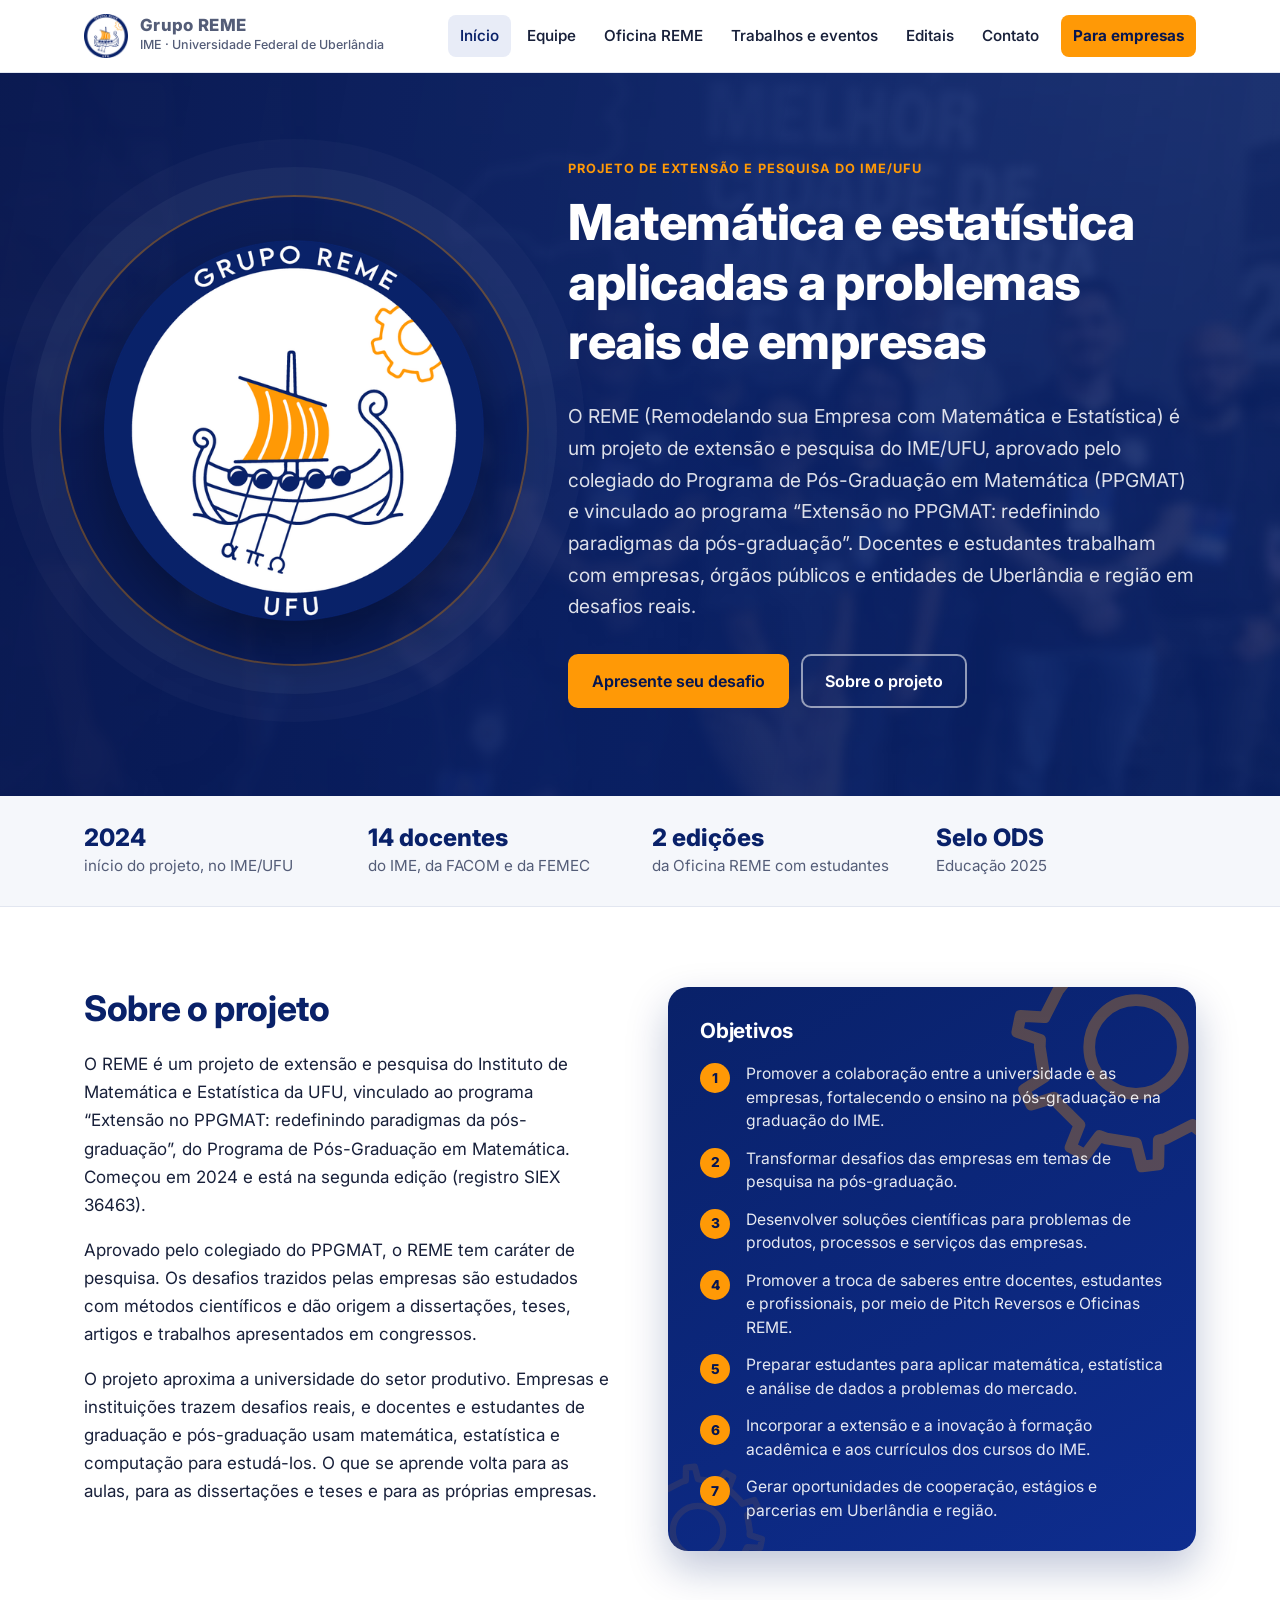
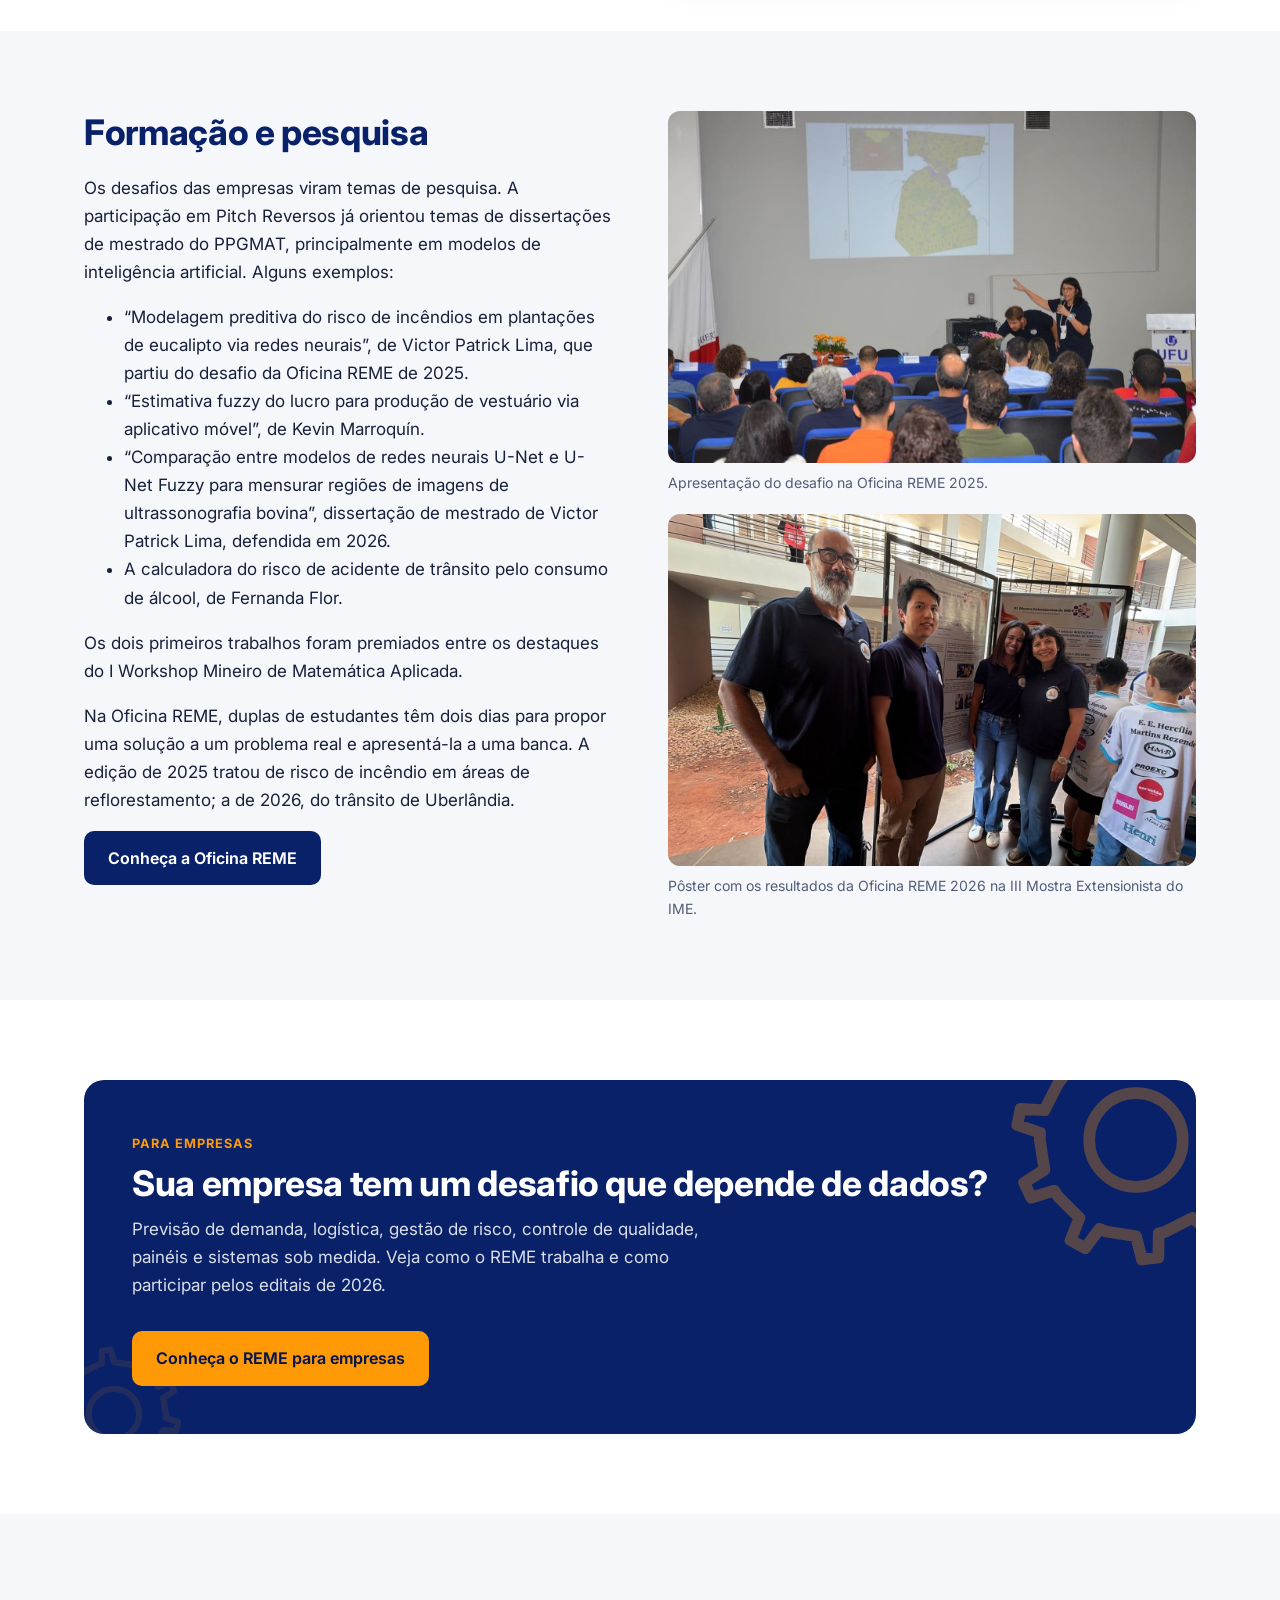
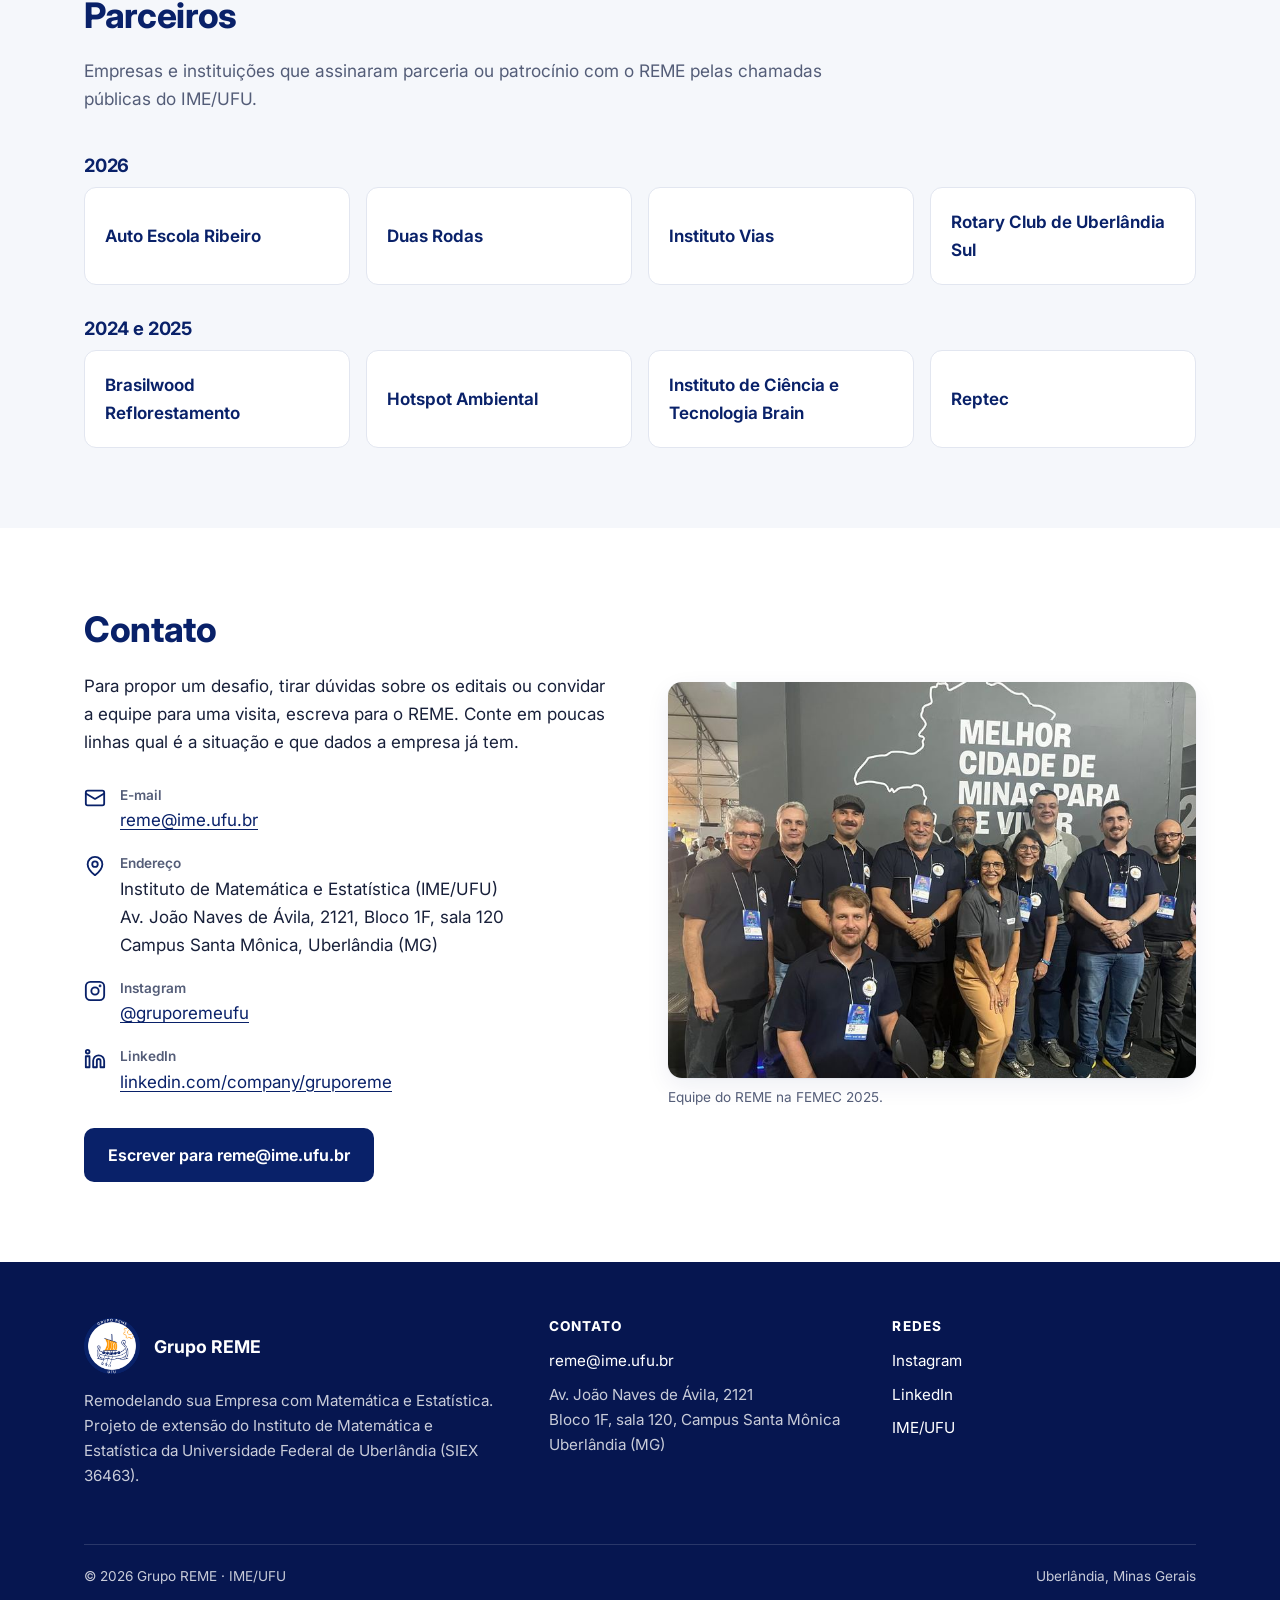
==== commit 8ecc40f0: "Padroniza os cartões da equipe com dados do Lattes Todos os cartões passam a seguir o mesmo modelo, " ====
--- a/index.html
+++ b/index.html
@@ -25,7 +25,7 @@
 <link rel="preconnect" href="https://fonts.googleapis.com">
 <link rel="preconnect" href="https://fonts.gstatic.com" crossorigin>
 <link href="https://fonts.googleapis.com/css2?family=Inter:wght@400..800&display=swap" rel="stylesheet">
-<link rel="stylesheet" href="assets/css/site.css?v=20261026">
+<link rel="stylesheet" href="assets/css/site.css?v=20261113">
 <script type="application/ld+json">
 {
   "@context": "https://schema.org",
@@ -111,7 +111,7 @@
   <div class="container">
     <ul>
       <li><strong>2024</strong><span>início do projeto, no IME/UFU</span></li>
-      <li><strong>15 docentes</strong><span>do IME, da FACOM e da FEMEC</span></li>
+      <li><strong>14 docentes</strong><span>do IME, da FACOM e da FEMEC</span></li>
       <li><strong>2 edições</strong><span>da Oficina REME com estudantes</span></li>
       <li><strong>Selo ODS</strong><span>Educação 2025</span></li>
     </ul>
--- a/assets/css/site.css
+++ b/assets/css/site.css
@@ -228,15 +228,18 @@
 .person .body { padding: 20px 22px 22px; display: flex; flex-direction: column; flex: 1; }
 .person h3 { font-size: 1.08rem; margin-bottom: .25em; }
 .person .role { color: #b35f00; font-size: .8rem; font-weight: 700; text-transform: uppercase; letter-spacing: .06em; margin-bottom: .4em; }
-.person .area { color: var(--ink); margin-bottom: .5em; font-size: .98rem; }
-.person .meta { color: var(--muted); font-size: .9rem; margin-bottom: 1em; }
+.person .bio { display: grid; gap: .55em; margin: .45em 0 1.1em; font-size: .92rem; }
+.person .bio dt { color: var(--muted); font-size: .7rem; font-weight: 700; text-transform: uppercase; letter-spacing: .06em; margin-bottom: .1em; }
+.person .bio dd { margin: 0; color: var(--ink); line-height: 1.4; }
+.person .bio dd + dd { margin-top: .2em; }
+.person .bio abbr { text-decoration: none; cursor: help; }
 .person .links { margin-top: auto; font-size: .92rem; font-weight: 600; }
 @media (max-width: 560px) {
   .team { grid-template-columns: 1fr; gap: 14px; }
   .person { flex-direction: row; align-items: flex-start; }
   .person img { width: 96px; height: 96px; flex: none; margin: 18px 0 18px 18px; border-radius: 50%; }
   .person .body { padding: 16px 18px; }
-  .person .area, .person .meta { margin-bottom: .4em; }
+  .person .bio { margin-bottom: .8em; }
 }
 
 /* Galeria */
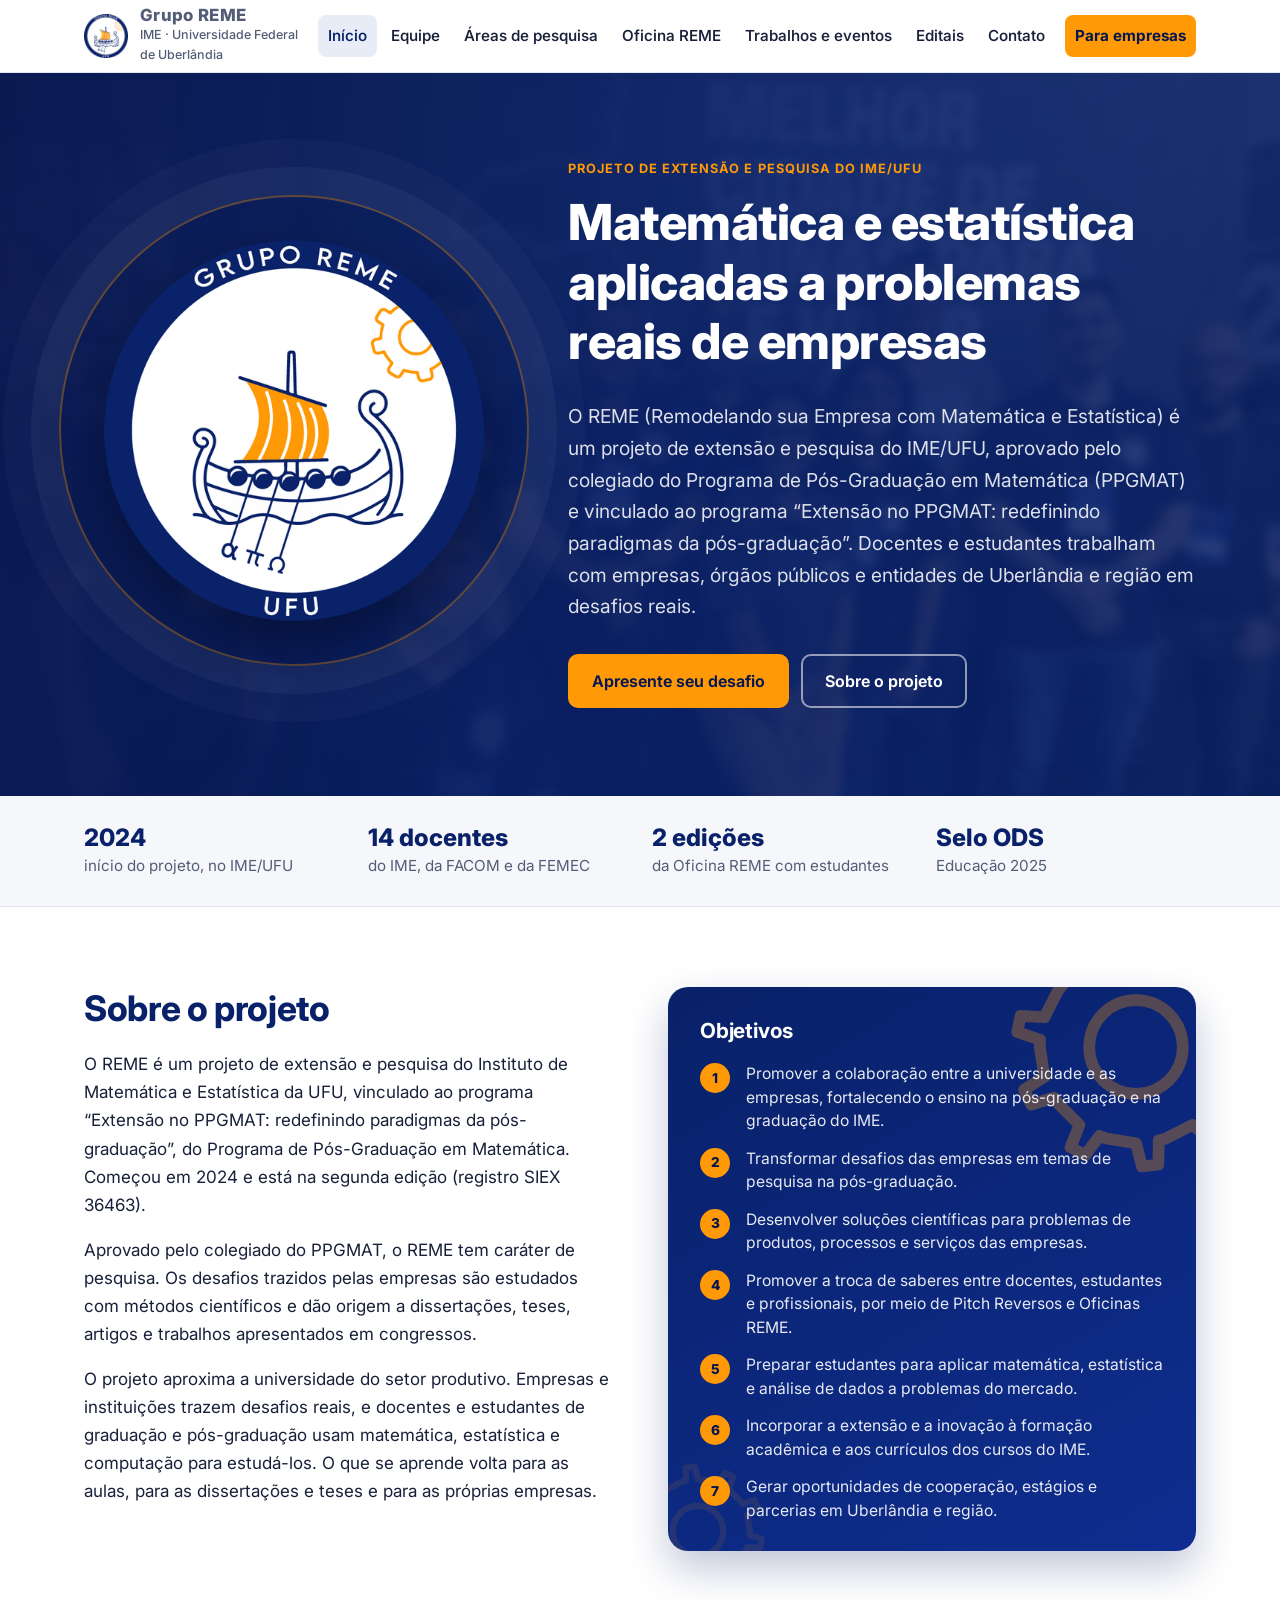
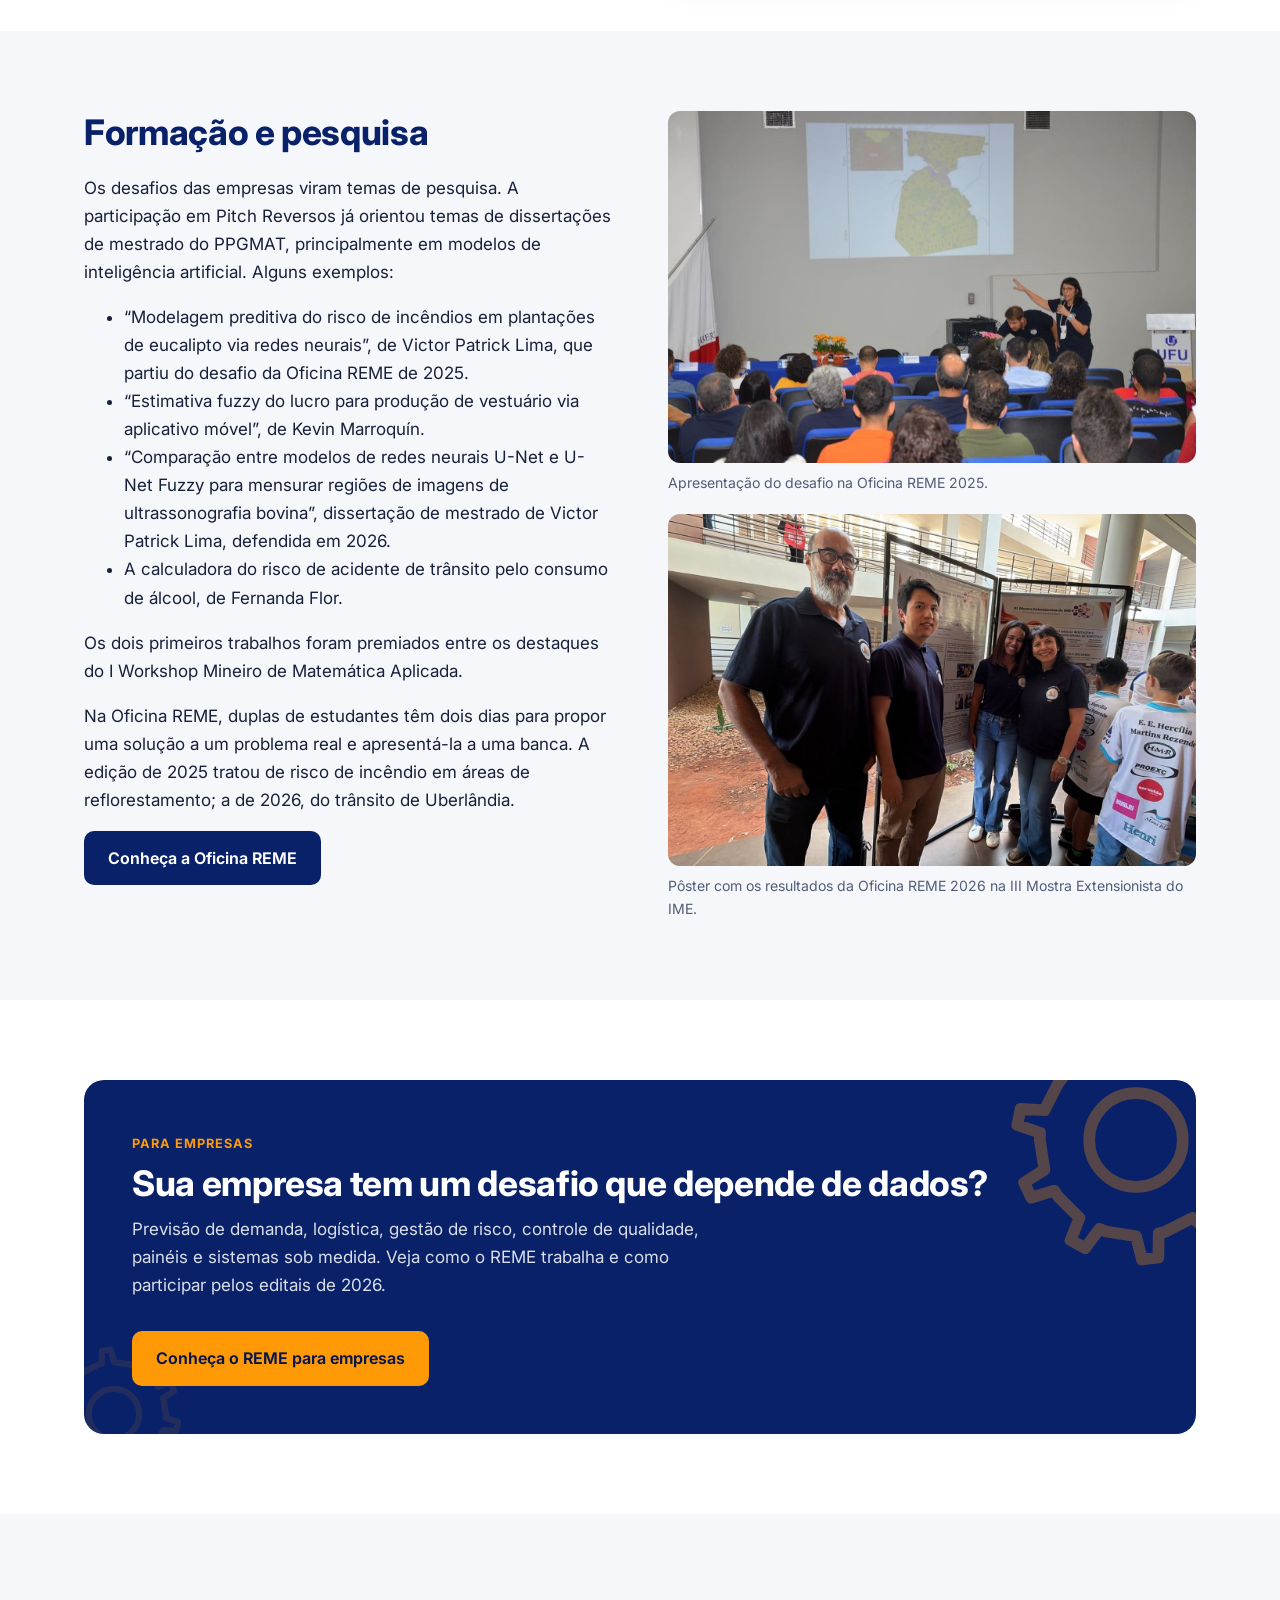
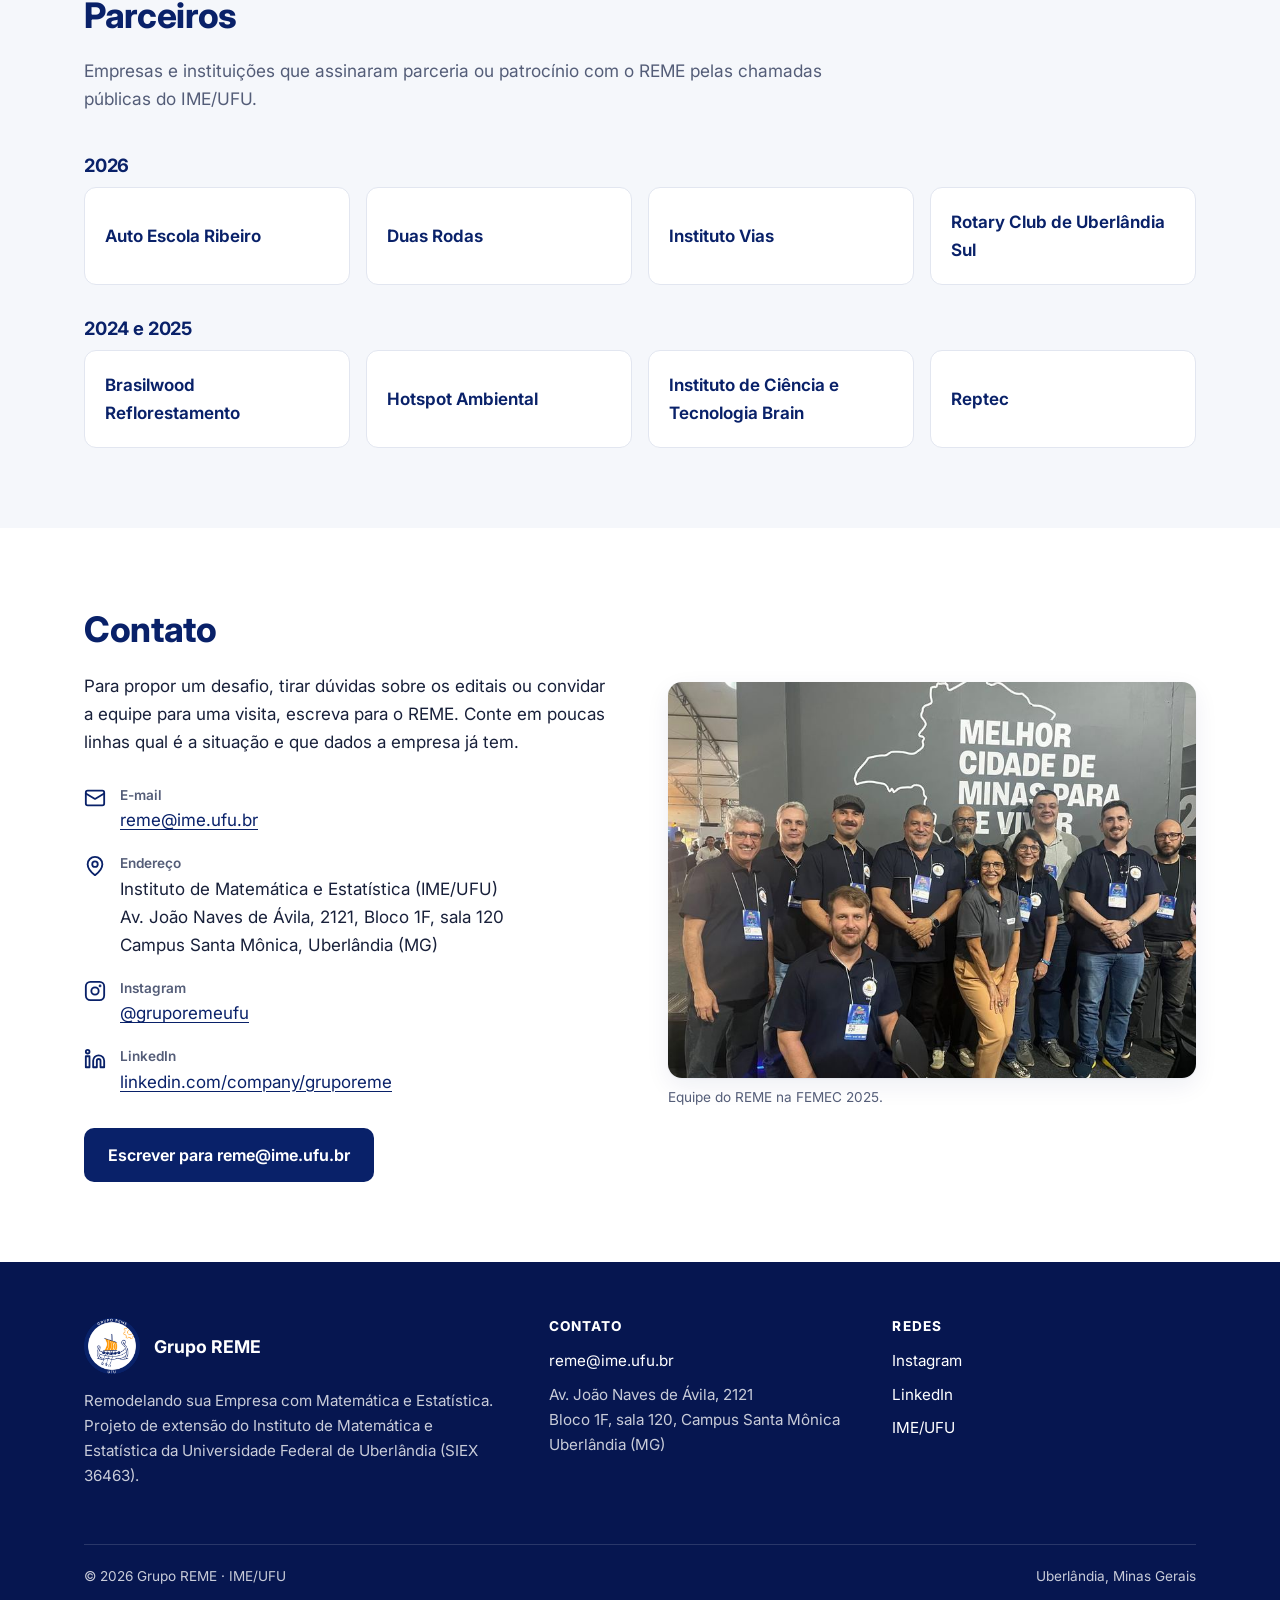
==== commit 5707623f: "Cria a página Áreas de pesquisa A nova página apresenta as quatro áreas de competência do folder do " ====
--- a/index.html
+++ b/index.html
@@ -25,7 +25,7 @@
 <link rel="preconnect" href="https://fonts.googleapis.com">
 <link rel="preconnect" href="https://fonts.gstatic.com" crossorigin>
 <link href="https://fonts.googleapis.com/css2?family=Inter:wght@400..800&display=swap" rel="stylesheet">
-<link rel="stylesheet" href="assets/css/site.css?v=20261113">
+<link rel="stylesheet" href="assets/css/site.css?v=20261113b">
 <script type="application/ld+json">
 {
   "@context": "https://schema.org",
@@ -80,6 +80,7 @@
       <ul>
         <li><a href="index.html" aria-current="page">Início</a></li>
         <li><a href="quemsomos.html">Equipe</a></li>
+        <li><a href="areas.html">Áreas de pesquisa</a></li>
         <li><a href="oficinas.html">Oficina REME</a></li>
         <li><a href="projetos.html">Trabalhos e eventos</a></li>
         <li><a href="editais.html">Editais</a></li>
--- a/assets/css/site.css
+++ b/assets/css/site.css
@@ -59,7 +59,7 @@
 @media (max-width: 480px) { .brand > span > span { display: none; } }
 .nav ul { list-style: none; display: flex; gap: 4px; margin: 0; padding: 0; align-items: center; }
 .nav a {
-  display: block; padding: 8px 12px; border-radius: 8px;
+  display: block; padding: 8px 10px; border-radius: 8px;
   text-decoration: none; color: var(--ink); font-size: .95rem; font-weight: 550; white-space: nowrap;
 }
 .nav a:hover { background: var(--navy-soft); color: var(--navy); }
@@ -72,7 +72,7 @@
 }
 .nav-toggle svg { width: 22px; height: 22px; margin: auto; }
 
-@media (max-width: 1100px) {
+@media (max-width: 1180px) {
   .nav-toggle { display: grid; place-items: center; }
   .nav { position: absolute; left: 0; right: 0; top: 72px; background: #fff; border-bottom: 1px solid var(--line); display: none; }
   .nav.open { display: block; }
@@ -388,3 +388,28 @@
 .btn-outline { border-color: var(--navy); color: var(--navy); }
 .btn-outline:hover { background: var(--navy-soft); color: var(--navy); }
 @media (max-width: 700px) { .upcoming-card { grid-template-columns: 1fr; } .upcoming-art { max-width: 260px; } }
+
+/* Áreas de pesquisa (areas.html): cada área tem a sua cor, como no folder */
+.area--dados { --area: #a85a00; --area-soft: var(--orange-soft); }
+.area--modelagem { --area: #3b4fae; --area-soft: #e8ecf7; }
+.area--engenharia { --area: var(--navy); --area-soft: #dfe5f5; }
+.area--seguranca { --area: #b8382a; --area-soft: #fdebe7; }
+.area-icon { display: grid; place-items: center; flex: none; width: 52px; height: 52px; border-radius: 14px; background: var(--area-soft); color: var(--area); }
+.area-icon svg { width: 26px; height: 26px; }
+.area-jump { list-style: none; padding: 0; margin: 28px 0 0; display: flex; flex-wrap: wrap; gap: 10px; }
+.area-jump a {
+  display: inline-flex; align-items: center; gap: 10px; padding: 6px 16px 6px 6px; border-radius: 999px;
+  background: rgba(255, 255, 255, .1); border: 1px solid rgba(255, 255, 255, .22); color: #fff;
+  text-decoration: none; font-weight: 600; font-size: .95rem;
+}
+.area-jump a:hover { background: rgba(255, 255, 255, .18); }
+.area-jump .area-icon { width: 30px; height: 30px; border-radius: 50%; }
+.area-jump .area-icon svg { width: 16px; height: 16px; }
+.area-head { display: flex; gap: 20px; align-items: flex-start; max-width: 50em; margin-bottom: 40px; }
+.area-head h2 { margin-bottom: .25em; }
+.area-head p { color: var(--muted); font-size: 1.08rem; margin: 0; }
+.area-topics .card { border-top: 4px solid var(--area); }
+.area-topics .card > p { color: var(--muted); }
+.area-topics .card ul { color: var(--ink); }
+.area-topics h4 { font-size: .75rem; text-transform: uppercase; letter-spacing: .06em; color: var(--area); }
+@media (max-width: 560px) { .area-head { flex-direction: column; gap: 14px; } }
